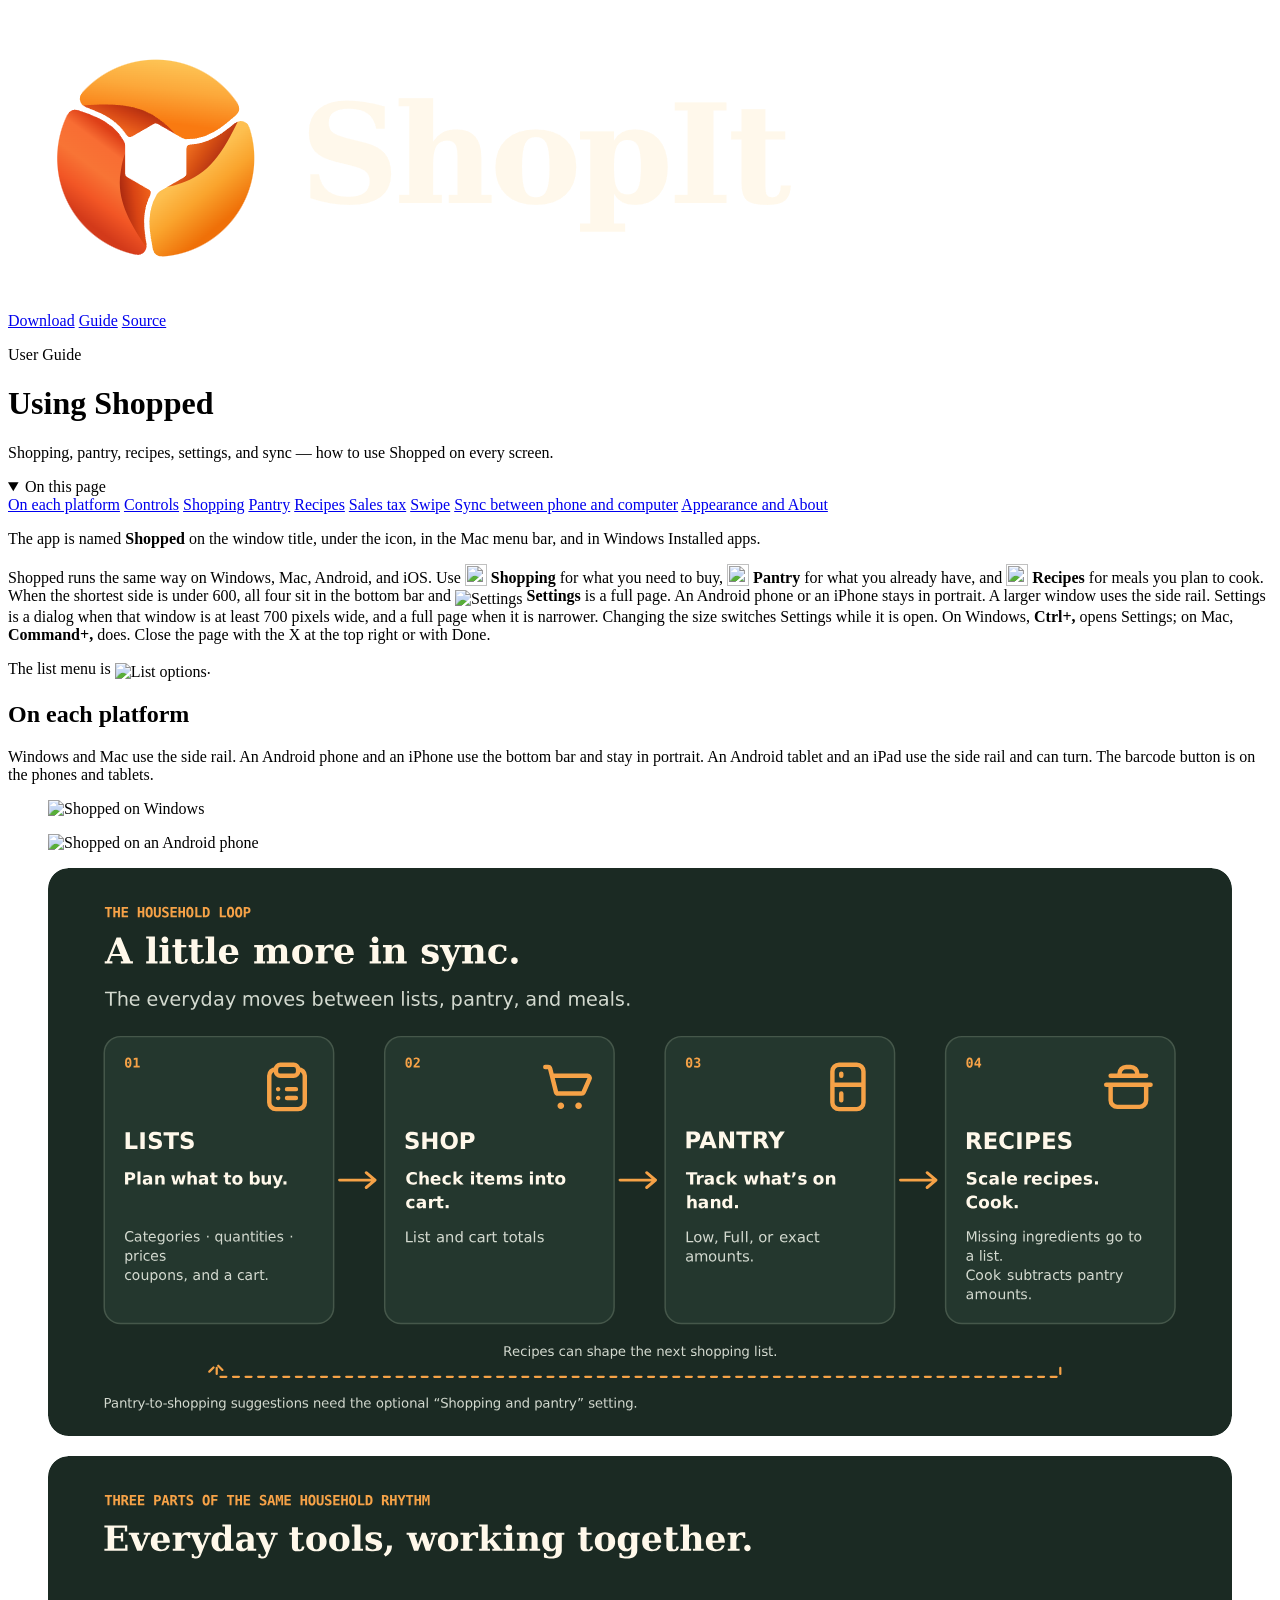
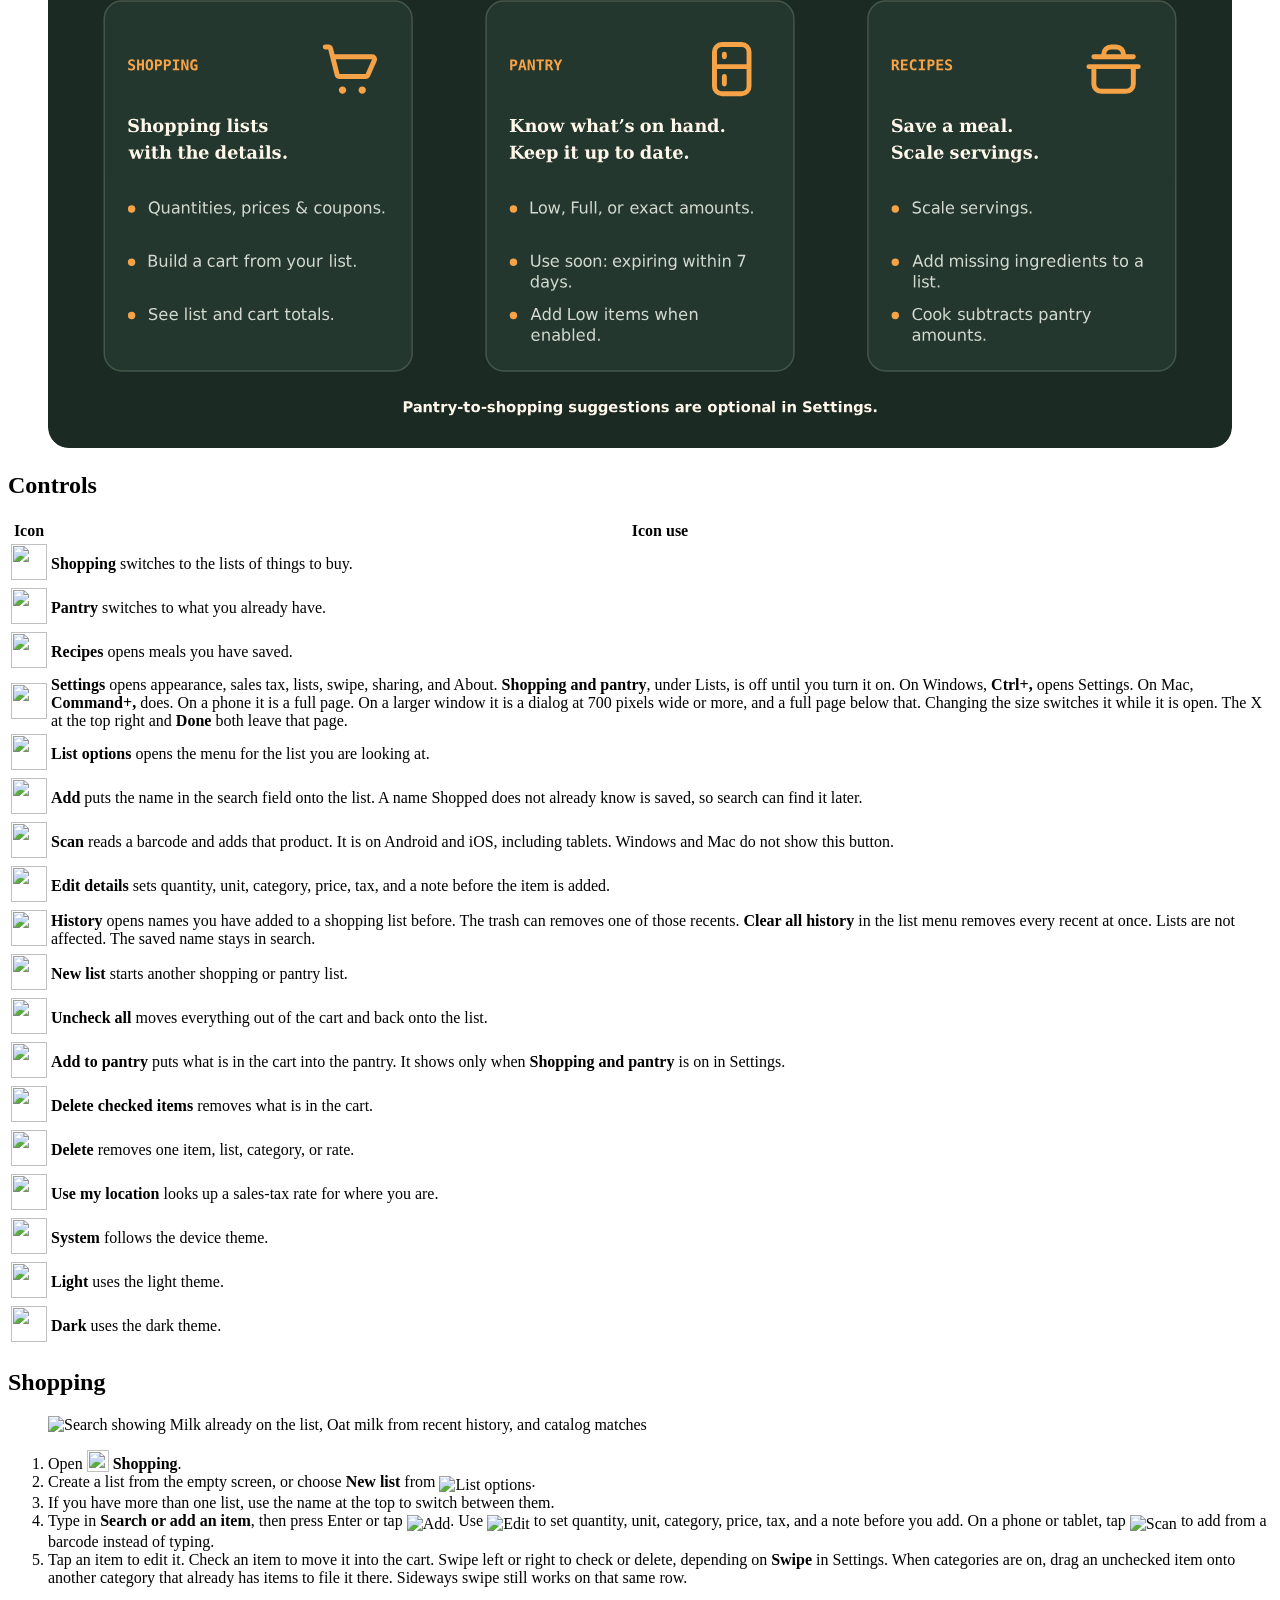
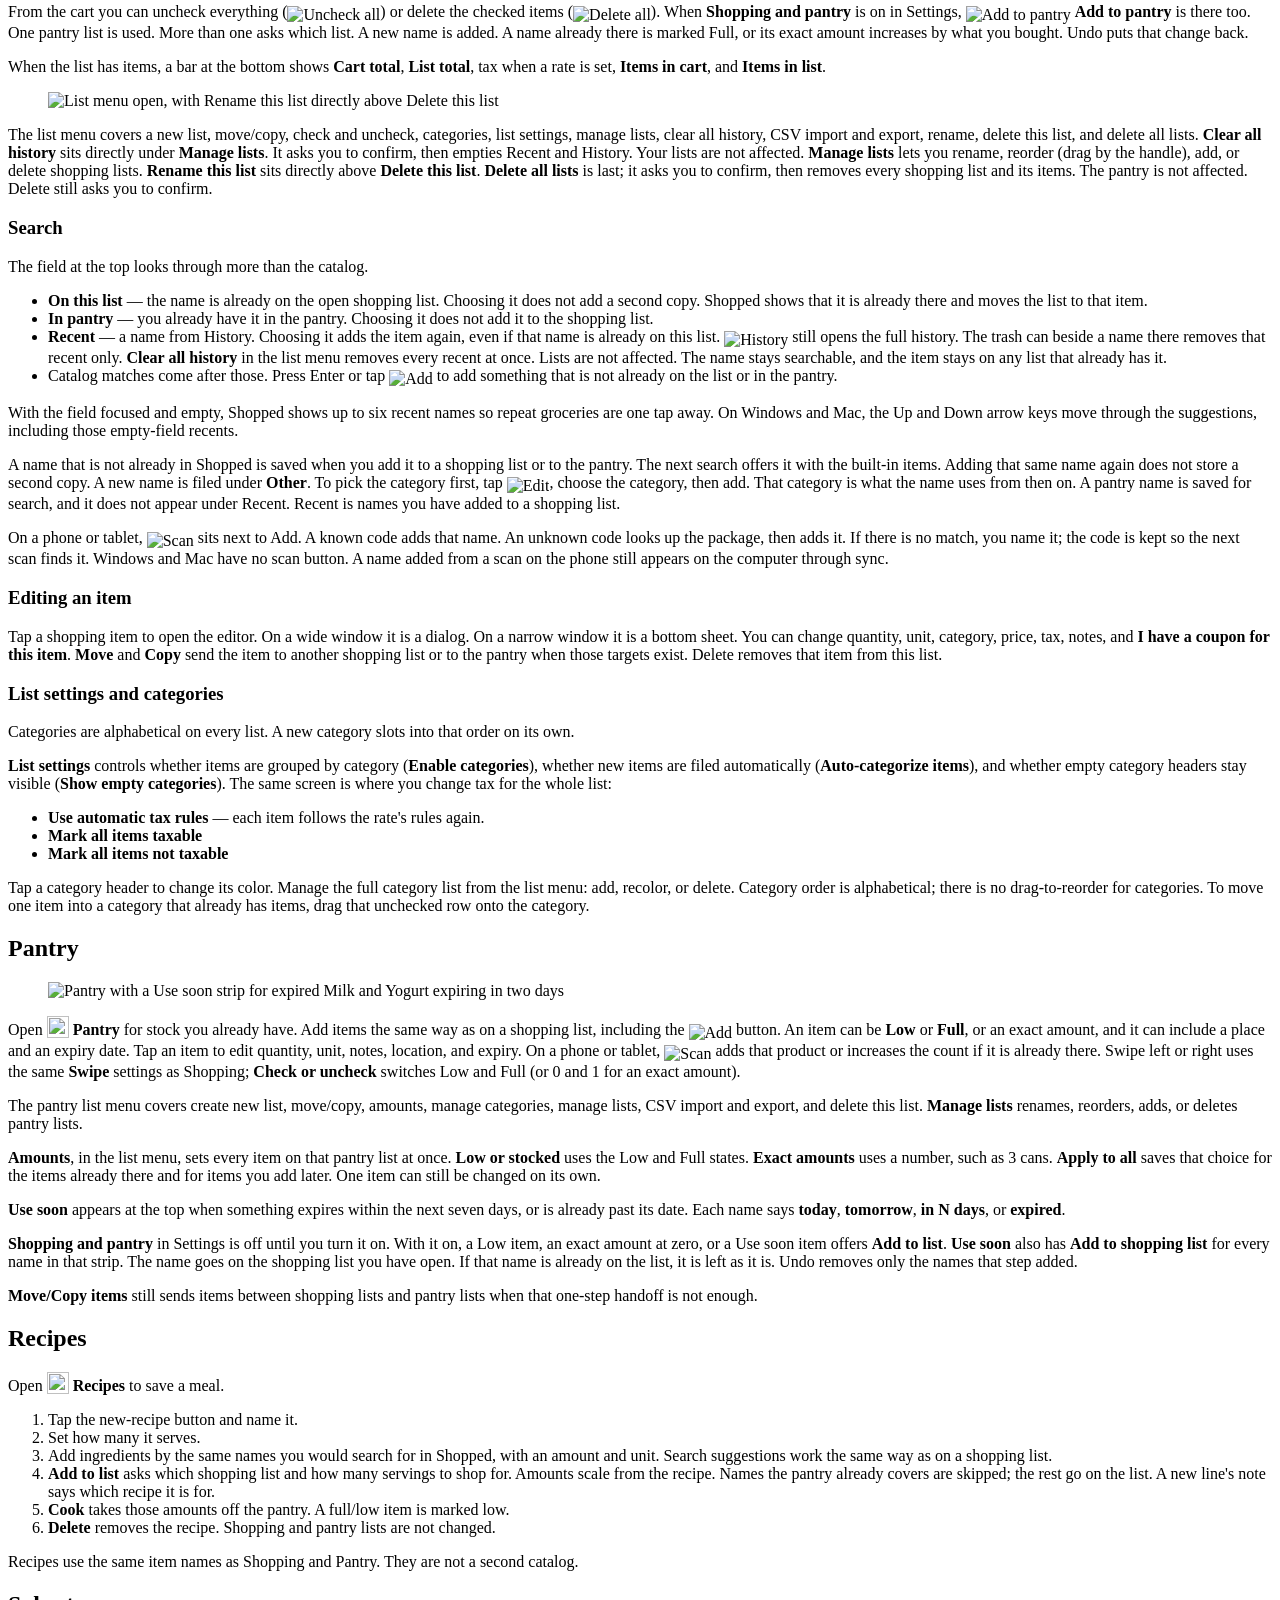
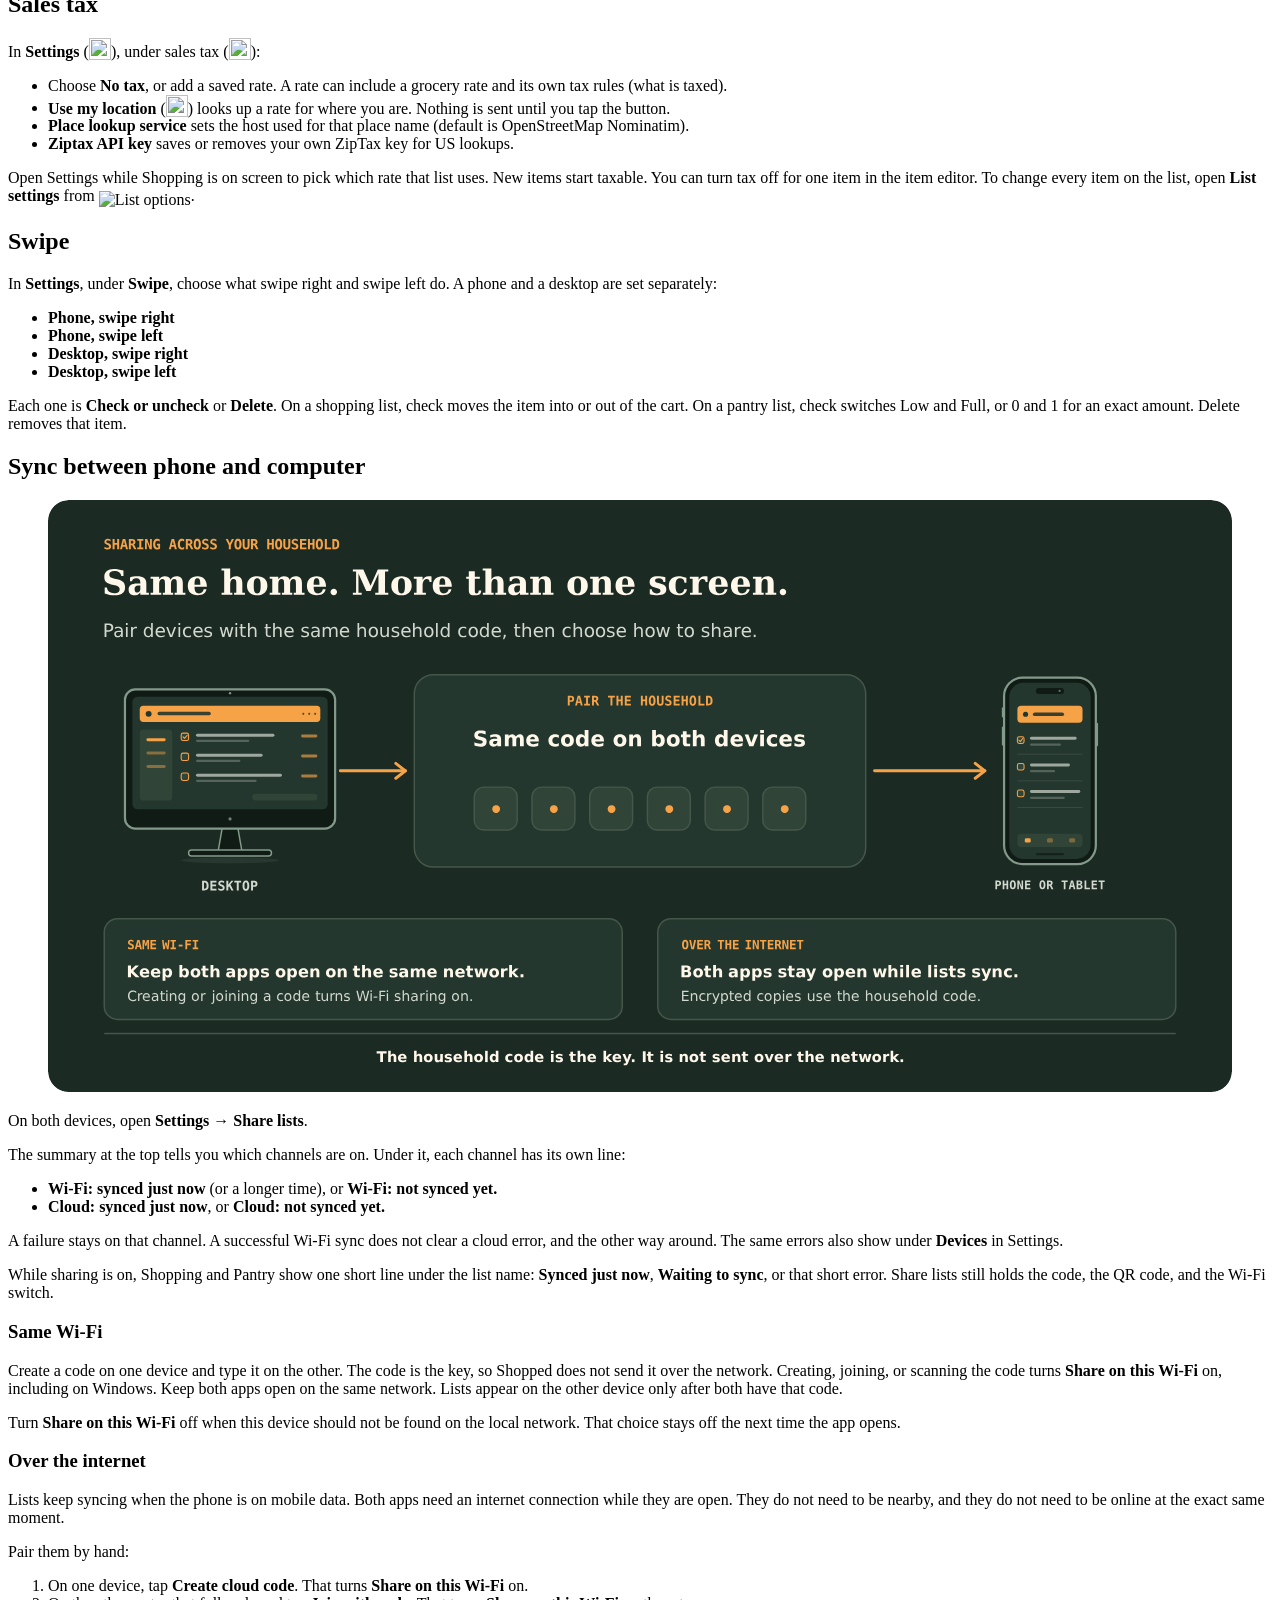
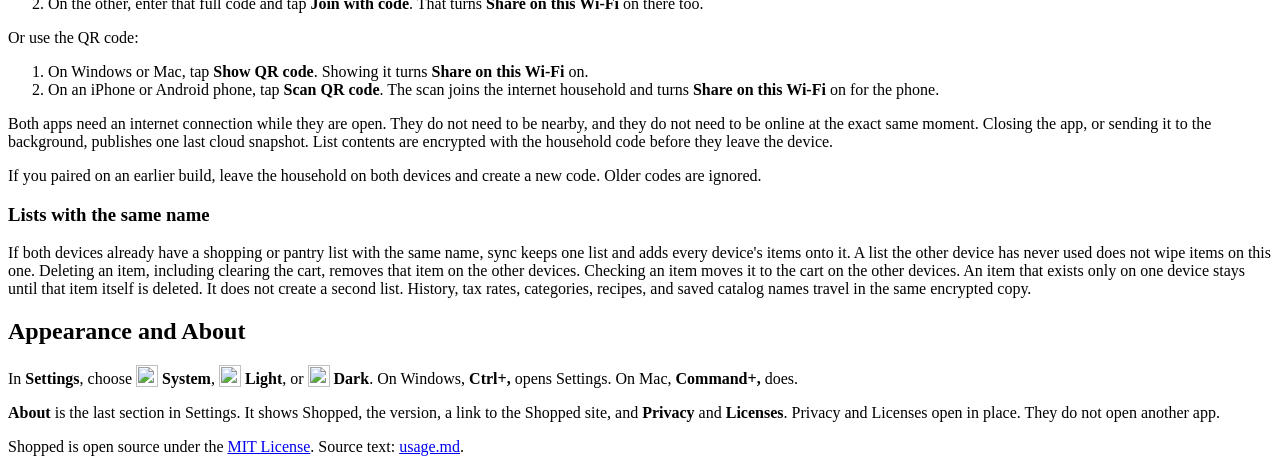
==== docs/guide.html @ 1390ad04 "Rename ShopIt to Shopped across the app, installers, and signing. Co-authored-by: Cursor <cursoragen" ====
<!DOCTYPE html>
<html lang="en">
  <head>
    <meta charset="utf-8" />
    <meta name="viewport" content="width=device-width, initial-scale=1" />
    <title>Using Shopped — User Guide</title>
    <meta
      name="description"
      content="User guide for Shopped: shopping lists, pantry, recipes, settings, and sync on Windows, macOS, Android, and iOS."
    />
    <meta property="og:title" content="Using Shopped" />
    <meta
      property="og:description"
      content="Walk through Shopping, Pantry, Recipes, Settings, and sync."
    />
    <meta property="og:image" content="assets/readme-banner-dark.png" />
    <link rel="icon" href="brand/shopped-horizontal-dark.png" type="image/png" />
    <link rel="preconnect" href="https://fonts.googleapis.com" />
    <link rel="preconnect" href="https://fonts.gstatic.com" crossorigin />
    <link
      href="https://fonts.googleapis.com/css2?family=Fraunces:opsz,wght@9..144,560;9..144,700&family=Nunito+Sans:opsz,wght@6..12,500;6..12,700&display=swap"
      rel="stylesheet"
    />
    <link rel="stylesheet" href="site.css" />
  </head>
  <body class="guide-page" id="top">
    <div class="wrap guide-wrap">
      <header class="site-header">
        <a class="mark" href="./">
          <img
            src="brand/shopped-horizontal-dark.png"
            alt="Shopped"
            width="832"
            height="300"
          />
        </a>
        <nav class="nav" aria-label="Primary">
          <a href="./#download">Download</a>
          <a href="guide.html" aria-current="page">Guide</a>
          <a href="https://github.com/nuclearfessel/Shopped">Source</a>
        </nav>
      </header>

      <main>
        <header class="guide-intro">
          <p class="eyebrow">User Guide</p>
          <h1>Using Shopped</h1>
          <p class="lede">
            Shopping, pantry, recipes, settings, and sync — how to use Shopped
            on every screen.
          </p>
        </header>

        <details class="guide-toc" id="toc" open>
          <summary class="guide-toc-summary">On this page</summary>
          <nav class="guide-toc-links" aria-label="On this page">
            <!-- GUIDE_TOC_START -->
            <a href="#on-each-platform">On each platform</a>
            <a href="#controls">Controls</a>
            <a href="#shopping">Shopping</a>
            <a href="#pantry">Pantry</a>
            <a href="#recipes">Recipes</a>
            <a href="#sales-tax">Sales tax</a>
            <a href="#swipe">Swipe</a>
            <a href="#sync-between-phone-and-computer">Sync between phone and computer</a>
            <a href="#appearance-and-about">Appearance and About</a>
            <!-- GUIDE_TOC_END -->
          </nav>
        </details>

        <article class="guide-body" id="guide-body">
          <!-- GUIDE_BODY_START -->
<p>The app is named <strong>Shopped</strong> on the window title, under the icon, in the Mac menu bar, and in Windows Installed apps.</p>
<p>Shopped runs the same way on Windows, Mac, Android, and iOS. Use <img style="vertical-align: -0.2em" class="guide-icon" src="icons/shopping.png" width="22" height="22" alt="" role="presentation"> <strong>Shopping</strong> for what you need to buy, <img style="vertical-align: -0.2em" class="guide-icon" src="icons/pantry.png" width="22" height="22" alt="" role="presentation"> <strong>Pantry</strong> for what you already have, and <img style="vertical-align: -0.2em" class="guide-icon" src="icons/recipes.png" width="22" height="22" alt="" role="presentation"> <strong>Recipes</strong> for meals you plan to cook. When the shortest side is under 600, all four sit in the bottom bar and <img style="vertical-align: -0.2em" class="guide-icon" src="icons/settings.png" width="22" height="22" alt="Settings"> <strong>Settings</strong> is a full page. An Android phone or an iPhone stays in portrait. A larger window uses the side rail. Settings is a dialog when that window is at least 700 pixels wide, and a full page when it is narrower. Changing the size switches Settings while it is open. On Windows, <strong>Ctrl+,</strong> opens Settings; on Mac, <strong>Command+,</strong> does. Close the page with the X at the top right or with Done.</p>
<p>The list menu is <img style="vertical-align: -0.2em" class="guide-icon" src="icons/more.png" width="22" height="22" alt="List options">.</p>
<h2 id="on-each-platform">On each platform</h2>
<p>Windows and Mac use the side rail. An Android phone and an iPhone use the bottom bar and stay in portrait. An Android tablet and an iPad use the side rail and can turn. The barcode button is on the phones and tablets.</p>
<div class="guide-shots"><figure class="guide-figure guide-figure-desktop"><img src="screenshots/windows.png" alt="Shopped on Windows" width="800"></figure><figure class="guide-figure guide-figure-phone"><img src="screenshots/android.png" alt="Shopped on an Android phone" width="280"></figure></div>

<figure class="guide-figure guide-figure-wide"><img src="assets/workflow-dark.svg" alt="Shopped household loop: plan a shopping list, check items into the cart, track pantry items as Low, Full, or exact amounts, then scale a recipe and cook. Pantry-to-shopping suggestions require the optional Shopping and pantry setting." width="100%"></figure>
<figure class="guide-figure guide-figure-wide"><img src="assets/features-dark.svg" alt="Shopped has three connected areas: shopping lists with quantities, prices, coupons, and cart totals; pantry tracking with Low, Full, exact amounts, and Use soon; and recipes with serving scaling, missing-ingredient lists, and pantry deductions on Cook." width="100%"></figure>
<h2 id="controls">Controls</h2>
<table>
<thead>
<tr>
<th>Icon</th>
<th>Icon use</th>
</tr>
</thead>
<tbody>
<tr>
<td><img class="guide-icon" src="icons/shopping.png" width="36" height="36" alt="" role="presentation"></td>
<td><strong>Shopping</strong> switches to the lists of things to buy.</td>
</tr>
<tr>
<td><img class="guide-icon" src="icons/pantry.png" width="36" height="36" alt="" role="presentation"></td>
<td><strong>Pantry</strong> switches to what you already have.</td>
</tr>
<tr>
<td><img class="guide-icon" src="icons/recipes.png" width="36" height="36" alt="" role="presentation"></td>
<td><strong>Recipes</strong> opens meals you have saved.</td>
</tr>
<tr>
<td><img class="guide-icon" src="icons/settings.png" width="36" height="36" alt="" role="presentation"></td>
<td><strong>Settings</strong> opens appearance, sales tax, lists, swipe, sharing, and About. <strong>Shopping and pantry</strong>, under Lists, is off until you turn it on. On Windows, <strong>Ctrl+,</strong> opens Settings. On Mac, <strong>Command+,</strong> does. On a phone it is a full page. On a larger window it is a dialog at 700 pixels wide or more, and a full page below that. Changing the size switches it while it is open. The X at the top right and <strong>Done</strong> both leave that page.</td>
</tr>
<tr>
<td><img class="guide-icon" src="icons/more.png" width="36" height="36" alt="" role="presentation"></td>
<td><strong>List options</strong> opens the menu for the list you are looking at.</td>
</tr>
<tr>
<td><img class="guide-icon" src="icons/plus.png" width="36" height="36" alt="" role="presentation"></td>
<td><strong>Add</strong> puts the name in the search field onto the list. A name Shopped does not already know is saved, so search can find it later.</td>
</tr>
<tr>
<td><img class="guide-icon" src="icons/scan.png" width="36" height="36" alt="" role="presentation"></td>
<td><strong>Scan</strong> reads a barcode and adds that product. It is on Android and iOS, including tablets. Windows and Mac do not show this button.</td>
</tr>
<tr>
<td><img class="guide-icon" src="icons/pen.png" width="36" height="36" alt="" role="presentation"></td>
<td><strong>Edit details</strong> sets quantity, unit, category, price, tax, and a note before the item is added.</td>
</tr>
<tr>
<td><img class="guide-icon" src="icons/history.png" width="36" height="36" alt="" role="presentation"></td>
<td><strong>History</strong> opens names you have added to a shopping list before. The trash can removes one of those recents. <strong>Clear all history</strong> in the list menu removes every recent at once. Lists are not affected. The saved name stays in search.</td>
</tr>
<tr>
<td><img class="guide-icon" src="icons/new-list.png" width="36" height="36" alt="" role="presentation"></td>
<td><strong>New list</strong> starts another shopping or pantry list.</td>
</tr>
<tr>
<td><img class="guide-icon" src="icons/uncheck.png" width="36" height="36" alt="" role="presentation"></td>
<td><strong>Uncheck all</strong> moves everything out of the cart and back onto the list.</td>
</tr>
<tr>
<td><img class="guide-icon" src="icons/pantry.png" width="36" height="36" alt="" role="presentation"></td>
<td><strong>Add to pantry</strong> puts what is in the cart into the pantry. It shows only when <strong>Shopping and pantry</strong> is on in Settings.</td>
</tr>
<tr>
<td><img class="guide-icon" src="icons/delete.png" width="36" height="36" alt="" role="presentation"></td>
<td><strong>Delete checked items</strong> removes what is in the cart.</td>
</tr>
<tr>
<td><img class="guide-icon" src="icons/bin.png" width="36" height="36" alt="" role="presentation"></td>
<td><strong>Delete</strong> removes one item, list, category, or rate.</td>
</tr>
<tr>
<td><img class="guide-icon" src="icons/locate.png" width="36" height="36" alt="" role="presentation"></td>
<td><strong>Use my location</strong> looks up a sales-tax rate for where you are.</td>
</tr>
<tr>
<td><img class="guide-icon" src="icons/monitor.png" width="36" height="36" alt="" role="presentation"></td>
<td><strong>System</strong> follows the device theme.</td>
</tr>
<tr>
<td><img class="guide-icon" src="icons/sun.png" width="36" height="36" alt="" role="presentation"></td>
<td><strong>Light</strong> uses the light theme.</td>
</tr>
<tr>
<td><img class="guide-icon" src="icons/moon.png" width="36" height="36" alt="" role="presentation"></td>
<td><strong>Dark</strong> uses the dark theme.</td>
</tr>
</tbody>
</table>

<h2 id="shopping">Shopping</h2>
<figure class="guide-figure"><img src="screenshots/search.png" alt="Search showing Milk already on the list, Oat milk from recent history, and catalog matches" width="720"></figure>

<ol>
<li>Open <img style="vertical-align: -0.2em" class="guide-icon" src="icons/shopping.png" width="22" height="22" alt="" role="presentation"> <strong>Shopping</strong>.</li>
<li>Create a list from the empty screen, or choose <strong>New list</strong> from <img style="vertical-align: -0.2em" class="guide-icon" src="icons/more.png" width="22" height="22" alt="List options">.</li>
<li>If you have more than one list, use the name at the top to switch between them.</li>
<li>Type in <strong>Search or add an item</strong>, then press Enter or tap <img style="vertical-align: -0.2em" class="guide-icon" src="icons/plus.png" width="22" height="22" alt="Add">. Use <img style="vertical-align: -0.2em" class="guide-icon" src="icons/pen.png" width="22" height="22" alt="Edit"> to set quantity, unit, category, price, tax, and a note before you add. On a phone or tablet, tap <img style="vertical-align: -0.2em" class="guide-icon" src="icons/scan.png" width="22" height="22" alt="Scan"> to add from a barcode instead of typing.</li>
<li>Tap an item to edit it. Check an item to move it into the cart. Swipe left or right to check or delete, depending on <strong>Swipe</strong> in Settings. When categories are on, drag an unchecked item onto another category that already has items to file it there. Sideways swipe still works on that same row.</li>
</ol>
<p>From the cart you can uncheck everything (<img style="vertical-align: -0.2em" class="guide-icon" src="icons/uncheck.png" width="22" height="22" alt="Uncheck all">) or delete the checked items (<img style="vertical-align: -0.2em" class="guide-icon" src="icons/delete.png" width="22" height="22" alt="Delete all">). When <strong>Shopping and pantry</strong> is on in Settings, <img style="vertical-align: -0.2em" class="guide-icon" src="icons/pantry.png" width="22" height="22" alt="Add to pantry"> <strong>Add to pantry</strong> is there too. One pantry list is used. More than one asks which list. A new name is added. A name already there is marked Full, or its exact amount increases by what you bought. Undo puts that change back.</p>
<p>When the list has items, a bar at the bottom shows <strong>Cart total</strong>, <strong>List total</strong>, tax when a rate is set, <strong>Items in cart</strong>, and <strong>Items in list</strong>.</p>
<figure class="guide-figure"><img src="screenshots/menu.png" alt="List menu open, with Rename this list directly above Delete this list" width="720"></figure>

<p>The list menu covers a new list, move/copy, check and uncheck, categories, list settings, manage lists, clear all history, CSV import and export, rename, delete this list, and delete all lists. <strong>Clear all history</strong> sits directly under <strong>Manage lists</strong>. It asks you to confirm, then empties Recent and History. Your lists are not affected. <strong>Manage lists</strong> lets you rename, reorder (drag by the handle), add, or delete shopping lists. <strong>Rename this list</strong> sits directly above <strong>Delete this list</strong>. <strong>Delete all lists</strong> is last; it asks you to confirm, then removes every shopping list and its items. The pantry is not affected. Delete still asks you to confirm.</p>
<h3>Search</h3>
<p>The field at the top looks through more than the catalog.</p>
<ul>
<li><strong>On this list</strong> — the name is already on the open shopping list. Choosing it does not add a second copy. Shopped shows that it is already there and moves the list to that item.</li>
<li><strong>In pantry</strong> — you already have it in the pantry. Choosing it does not add it to the shopping list.</li>
<li><strong>Recent</strong> — a name from History. Choosing it adds the item again, even if that name is already on this list. <img style="vertical-align: -0.2em" class="guide-icon" src="icons/history.png" width="22" height="22" alt="History"> still opens the full history. The trash can beside a name there removes that recent only. <strong>Clear all history</strong> in the list menu removes every recent at once. Lists are not affected. The name stays searchable, and the item stays on any list that already has it.</li>
<li>Catalog matches come after those. Press Enter or tap <img style="vertical-align: -0.2em" class="guide-icon" src="icons/plus.png" width="22" height="22" alt="Add"> to add something that is not already on the list or in the pantry.</li>
</ul>
<p>With the field focused and empty, Shopped shows up to six recent names so repeat groceries are one tap away. On Windows and Mac, the Up and Down arrow keys move through the suggestions, including those empty-field recents.</p>
<p>A name that is not already in Shopped is saved when you add it to a shopping list or to the pantry. The next search offers it with the built-in items. Adding that same name again does not store a second copy. A new name is filed under <strong>Other</strong>. To pick the category first, tap <img style="vertical-align: -0.2em" class="guide-icon" src="icons/pen.png" width="22" height="22" alt="Edit">, choose the category, then add. That category is what the name uses from then on. A pantry name is saved for search, and it does not appear under Recent. Recent is names you have added to a shopping list.</p>
<p>On a phone or tablet, <img style="vertical-align: -0.2em" class="guide-icon" src="icons/scan.png" width="22" height="22" alt="Scan"> sits next to Add. A known code adds that name. An unknown code looks up the package, then adds it. If there is no match, you name it; the code is kept so the next scan finds it. Windows and Mac have no scan button. A name added from a scan on the phone still appears on the computer through sync.</p>
<h3>Editing an item</h3>
<p>Tap a shopping item to open the editor. On a wide window it is a dialog. On a narrow window it is a bottom sheet. You can change quantity, unit, category, price, tax, notes, and <strong>I have a coupon for this item</strong>. <strong>Move</strong> and <strong>Copy</strong> send the item to another shopping list or to the pantry when those targets exist. Delete removes that item from this list.</p>
<h3>List settings and categories</h3>
<p>Categories are alphabetical on every list. A new category slots into that order on its own.</p>
<p><strong>List settings</strong> controls whether items are grouped by category (<strong>Enable categories</strong>), whether new items are filed automatically (<strong>Auto-categorize items</strong>), and whether empty category headers stay visible (<strong>Show empty categories</strong>). The same screen is where you change tax for the whole list:</p>
<ul>
<li><strong>Use automatic tax rules</strong> — each item follows the rate's rules again.</li>
<li><strong>Mark all items taxable</strong></li>
<li><strong>Mark all items not taxable</strong></li>
</ul>
<p>Tap a category header to change its color. Manage the full category list from the list menu: add, recolor, or delete. Category order is alphabetical; there is no drag-to-reorder for categories. To move one item into a category that already has items, drag that unchecked row onto the category.</p>
<h2 id="pantry">Pantry</h2>
<figure class="guide-figure"><img src="screenshots/pantry.png" alt="Pantry with a Use soon strip for expired Milk and Yogurt expiring in two days" width="720"></figure>

<p>Open <img style="vertical-align: -0.2em" class="guide-icon" src="icons/pantry.png" width="22" height="22" alt="" role="presentation"> <strong>Pantry</strong> for stock you already have. Add items the same way as on a shopping list, including the <img style="vertical-align: -0.2em" class="guide-icon" src="icons/plus.png" width="22" height="22" alt="Add"> button. An item can be <strong>Low</strong> or <strong>Full</strong>, or an exact amount, and it can include a place and an expiry date. Tap an item to edit quantity, unit, notes, location, and expiry. On a phone or tablet, <img style="vertical-align: -0.2em" class="guide-icon" src="icons/scan.png" width="22" height="22" alt="Scan"> adds that product or increases the count if it is already there. Swipe left or right uses the same <strong>Swipe</strong> settings as Shopping; <strong>Check or uncheck</strong> switches Low and Full (or 0 and 1 for an exact amount).</p>
<p>The pantry list menu covers create new list, move/copy, amounts, manage categories, manage lists, CSV import and export, and delete this list. <strong>Manage lists</strong> renames, reorders, adds, or deletes pantry lists.</p>
<p><strong>Amounts</strong>, in the list menu, sets every item on that pantry list at once. <strong>Low or stocked</strong> uses the Low and Full states. <strong>Exact amounts</strong> uses a number, such as 3 cans. <strong>Apply to all</strong> saves that choice for the items already there and for items you add later. One item can still be changed on its own.</p>
<p><strong>Use soon</strong> appears at the top when something expires within the next seven days, or is already past its date. Each name says <strong>today</strong>, <strong>tomorrow</strong>, <strong>in N days</strong>, or <strong>expired</strong>.</p>
<p><strong>Shopping and pantry</strong> in Settings is off until you turn it on. With it on, a Low item, an exact amount at zero, or a Use soon item offers <strong>Add to list</strong>. <strong>Use soon</strong> also has <strong>Add to shopping list</strong> for every name in that strip. The name goes on the shopping list you have open. If that name is already on the list, it is left as it is. Undo removes only the names that step added.</p>
<p><strong>Move/Copy items</strong> still sends items between shopping lists and pantry lists when that one-step handoff is not enough.</p>
<h2 id="recipes">Recipes</h2>
<p>Open <img style="vertical-align: -0.2em" class="guide-icon" src="icons/recipes.png" width="22" height="22" alt="" role="presentation"> <strong>Recipes</strong> to save a meal.</p>
<ol>
<li>Tap the new-recipe button and name it.</li>
<li>Set how many it serves.</li>
<li>Add ingredients by the same names you would search for in Shopped, with an amount and unit. Search suggestions work the same way as on a shopping list.</li>
<li><strong>Add to list</strong> asks which shopping list and how many servings to shop for. Amounts scale from the recipe. Names the pantry already covers are skipped; the rest go on the list. A new line's note says which recipe it is for.</li>
<li><strong>Cook</strong> takes those amounts off the pantry. A full/low item is marked low.</li>
<li><strong>Delete</strong> removes the recipe. Shopping and pantry lists are not changed.</li>
</ol>
<p>Recipes use the same item names as Shopping and Pantry. They are not a second catalog.</p>
<h2 id="sales-tax">Sales tax</h2>
<p>In <strong>Settings</strong> (<img style="vertical-align: -0.2em" class="guide-icon" src="icons/settings.png" width="22" height="22" alt="" role="presentation">), under sales tax (<img style="vertical-align: -0.2em" class="guide-icon" src="icons/tax.png" width="22" height="22" alt="" role="presentation">):</p>
<ul>
<li>Choose <strong>No tax</strong>, or add a saved rate. A rate can include a grocery rate and its own tax rules (what is taxed).</li>
<li><strong>Use my location</strong> (<img style="vertical-align: -0.2em" class="guide-icon" src="icons/locate.png" width="22" height="22" alt="" role="presentation">) looks up a rate for where you are. Nothing is sent until you tap the button.</li>
<li><strong>Place lookup service</strong> sets the host used for that place name (default is OpenStreetMap Nominatim).</li>
<li><strong>Ziptax API key</strong> saves or removes your own ZipTax key for US lookups.</li>
</ul>
<p>Open Settings while Shopping is on screen to pick which rate that list uses. New items start taxable. You can turn tax off for one item in the item editor. To change every item on the list, open <strong>List settings</strong> from <img style="vertical-align: -0.2em" class="guide-icon" src="icons/more.png" width="22" height="22" alt="List options">.</p>
<h2 id="swipe">Swipe</h2>
<p>In <strong>Settings</strong>, under <strong>Swipe</strong>, choose what swipe right and swipe left do. A phone and a desktop are set separately:</p>
<ul>
<li><strong>Phone, swipe right</strong></li>
<li><strong>Phone, swipe left</strong></li>
<li><strong>Desktop, swipe right</strong></li>
<li><strong>Desktop, swipe left</strong></li>
</ul>
<p>Each one is <strong>Check or uncheck</strong> or <strong>Delete</strong>. On a shopping list, check moves the item into or out of the cart. On a pantry list, check switches Low and Full, or 0 and 1 for an exact amount. Delete removes that item.</p>
<h2 id="sync-between-phone-and-computer">Sync between phone and computer</h2>
<figure class="guide-figure guide-figure-wide"><img src="assets/sharing-dark.svg" alt="Illustrative Shopped device diagram: enter the same household code on both devices. Share on the same Wi-Fi while both apps are open, or over the internet while both apps are open. List copies are encrypted, and the household code itself is not sent over the network." width="100%"></figure>
<p>On both devices, open <strong>Settings → Share lists</strong>.</p>
<p>The summary at the top tells you which channels are on. Under it, each channel has its own line:</p>
<ul>
<li><strong>Wi-Fi: synced just now</strong> (or a longer time), or <strong>Wi-Fi: not synced yet.</strong></li>
<li><strong>Cloud: synced just now</strong>, or <strong>Cloud: not synced yet.</strong></li>
</ul>
<p>A failure stays on that channel. A successful Wi-Fi sync does not clear a cloud error, and the other way around. The same errors also show under <strong>Devices</strong> in Settings.</p>
<p>While sharing is on, Shopping and Pantry show one short line under the list name: <strong>Synced just now</strong>, <strong>Waiting to sync</strong>, or that short error. Share lists still holds the code, the QR code, and the Wi-Fi switch.</p>
<h3>Same Wi-Fi</h3>
<p>Create a code on one device and type it on the other. The code is the key, so Shopped does not send it over the network. Creating, joining, or scanning the code turns <strong>Share on this Wi-Fi</strong> on, including on Windows. Keep both apps open on the same network. Lists appear on the other device only after both have that code.</p>
<p>Turn <strong>Share on this Wi-Fi</strong> off when this device should not be found on the local network. That choice stays off the next time the app opens.</p>
<h3>Over the internet</h3>
<p>Lists keep syncing when the phone is on mobile data. Both apps need an internet connection while they are open. They do not need to be nearby, and they do not need to be online at the exact same moment.</p>
<p>Pair them by hand:</p>
<ol>
<li>On one device, tap <strong>Create cloud code</strong>. That turns <strong>Share on this Wi-Fi</strong> on.</li>
<li>On the other, enter that full code and tap <strong>Join with code</strong>. That turns <strong>Share on this Wi-Fi</strong> on there too.</li>
</ol>
<p>Or use the QR code:</p>
<ol>
<li>On Windows or Mac, tap <strong>Show QR code</strong>. Showing it turns <strong>Share on this Wi-Fi</strong> on.</li>
<li>On an iPhone or Android phone, tap <strong>Scan QR code</strong>. The scan joins the internet household and turns <strong>Share on this Wi-Fi</strong> on for the phone.</li>
</ol>
<p>Both apps need an internet connection while they are open. They do not need to be nearby, and they do not need to be online at the exact same moment. Closing the app, or sending it to the background, publishes one last cloud snapshot. List contents are encrypted with the household code before they leave the device.</p>
<p>If you paired on an earlier build, leave the household on both devices and create a new code. Older codes are ignored.</p>
<h3>Lists with the same name</h3>
<p>If both devices already have a shopping or pantry list with the same name, sync keeps one list and adds every device's items onto it. A list the other device has never used does not wipe items on this one. Deleting an item, including clearing the cart, removes that item on the other devices. Checking an item moves it to the cart on the other devices. An item that exists only on one device stays until that item itself is deleted. It does not create a second list. History, tax rates, categories, recipes, and saved catalog names travel in the same encrypted copy.</p>
<h2 id="appearance-and-about">Appearance and About</h2>
<p>In <strong>Settings</strong>, choose <img style="vertical-align: -0.2em" class="guide-icon" src="icons/monitor.png" width="22" height="22" alt="" role="presentation"> <strong>System</strong>, <img style="vertical-align: -0.2em" class="guide-icon" src="icons/sun.png" width="22" height="22" alt="" role="presentation"> <strong>Light</strong>, or <img style="vertical-align: -0.2em" class="guide-icon" src="icons/moon.png" width="22" height="22" alt="" role="presentation"> <strong>Dark</strong>. On Windows, <strong>Ctrl+,</strong> opens Settings. On Mac, <strong>Command+,</strong> does.</p>
<p><strong>About</strong> is the last section in Settings. It shows Shopped, the version, a link to the Shopped site, and <strong>Privacy</strong> and <strong>Licenses</strong>. Privacy and Licenses open in place. They do not open another app.</p>
          <!-- GUIDE_BODY_END -->
        </article>
      </main>

      <footer class="site-footer">
        <p>
          Shopped is open source under the
          <a href="https://github.com/nuclearfessel/Shopped/blob/main/LICENSE"
            >MIT License</a
          >.
          Source text:
          <a href="usage.md">usage.md</a>.
        </p>
      </footer>
    </div>

    <a
      class="back-to-top"
      href="#top"
      id="back-to-top"
      hidden
      aria-label="Back to top"
      >Back to top</a
    >
    <script>
      (function () {
        var button = document.getElementById("back-to-top");
        var toc = document.getElementById("toc");
        var narrow = window.matchMedia("(max-width: 900px)");

        function syncTop() {
          if (!button) return;
          button.hidden = window.scrollY < 1;
        }

        function syncToc() {
          if (!toc) return;
          if (narrow.matches) toc.removeAttribute("open");
          else toc.setAttribute("open", "");
        }

        function closeTocOutside(event) {
          if (!toc || !narrow.matches || !toc.open) return;
          if (toc.contains(event.target)) return;
          toc.removeAttribute("open");
        }

        window.addEventListener("scroll", syncTop, { passive: true });
        document.addEventListener("pointerdown", closeTocOutside);
        if (narrow.addEventListener) narrow.addEventListener("change", syncToc);
        else narrow.addListener(syncToc);
        syncTop();
        syncToc();
      })();
    </script>
  </body>
</html>
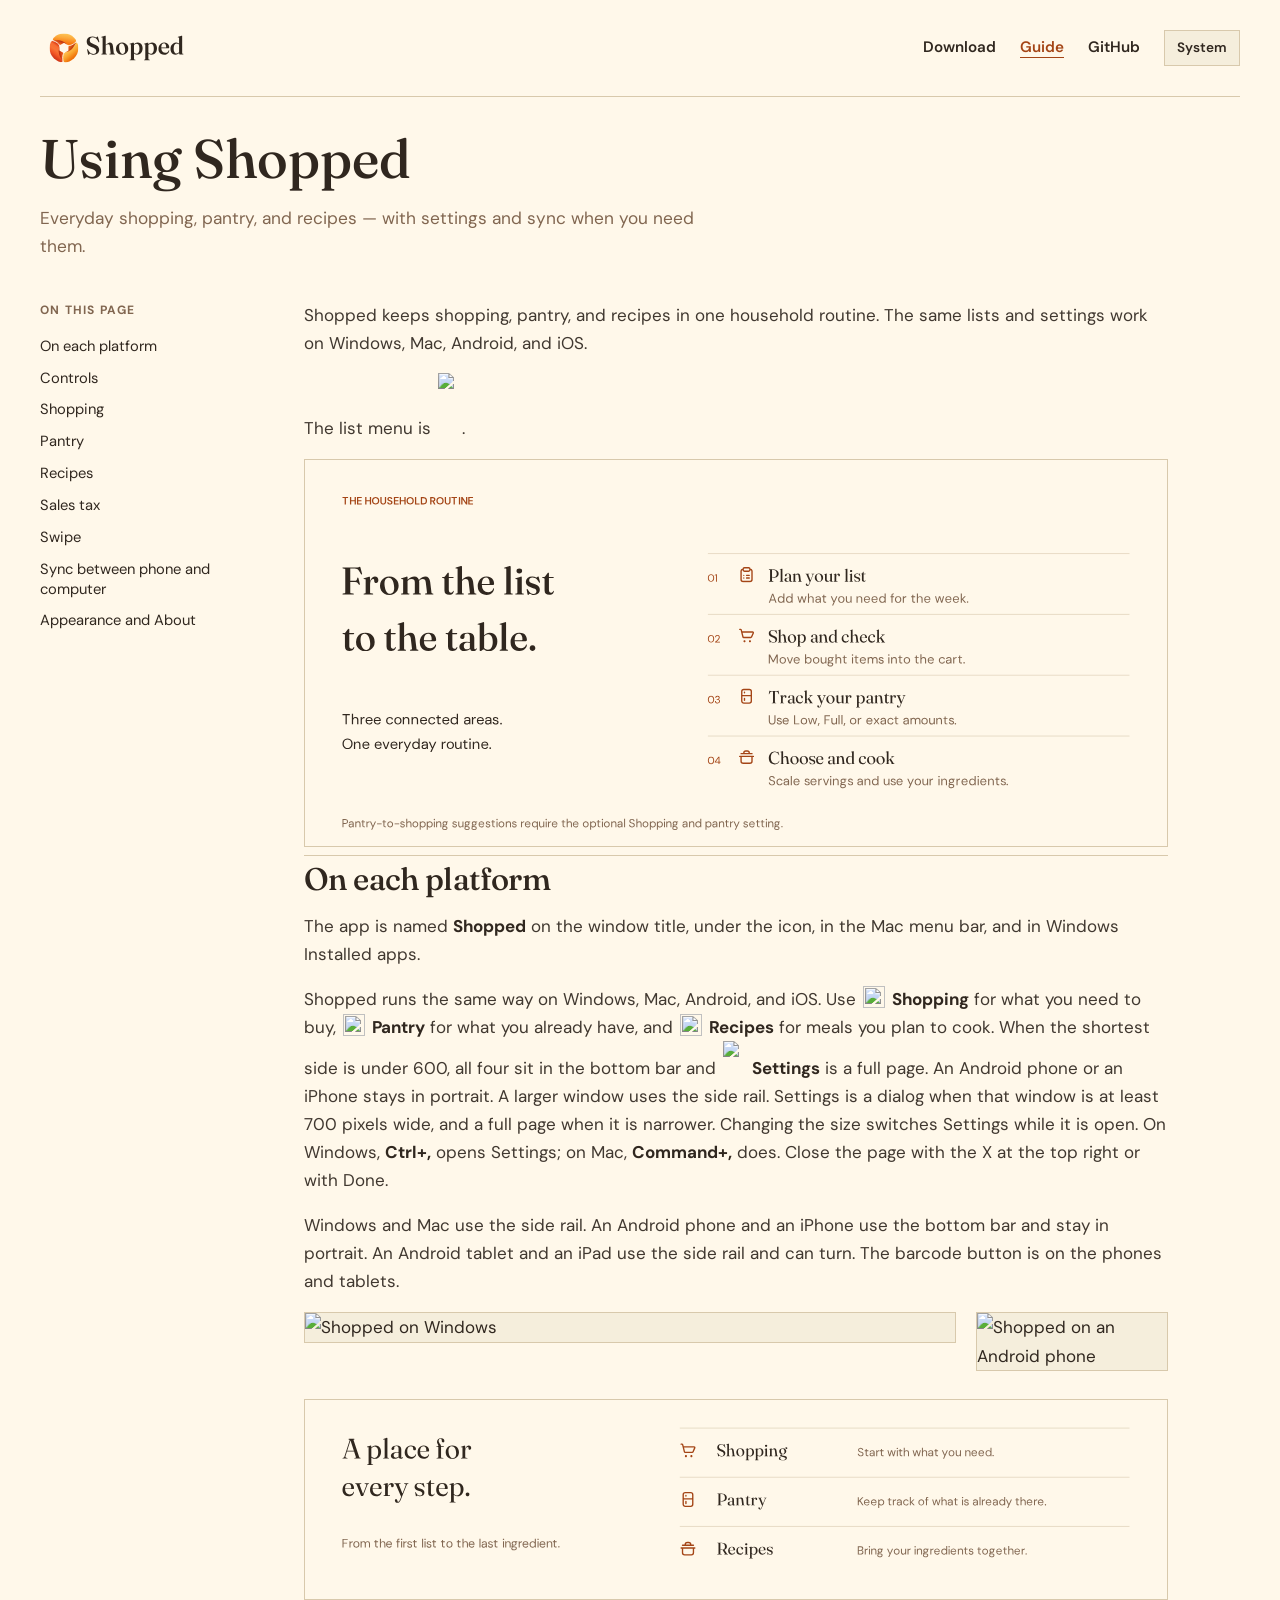
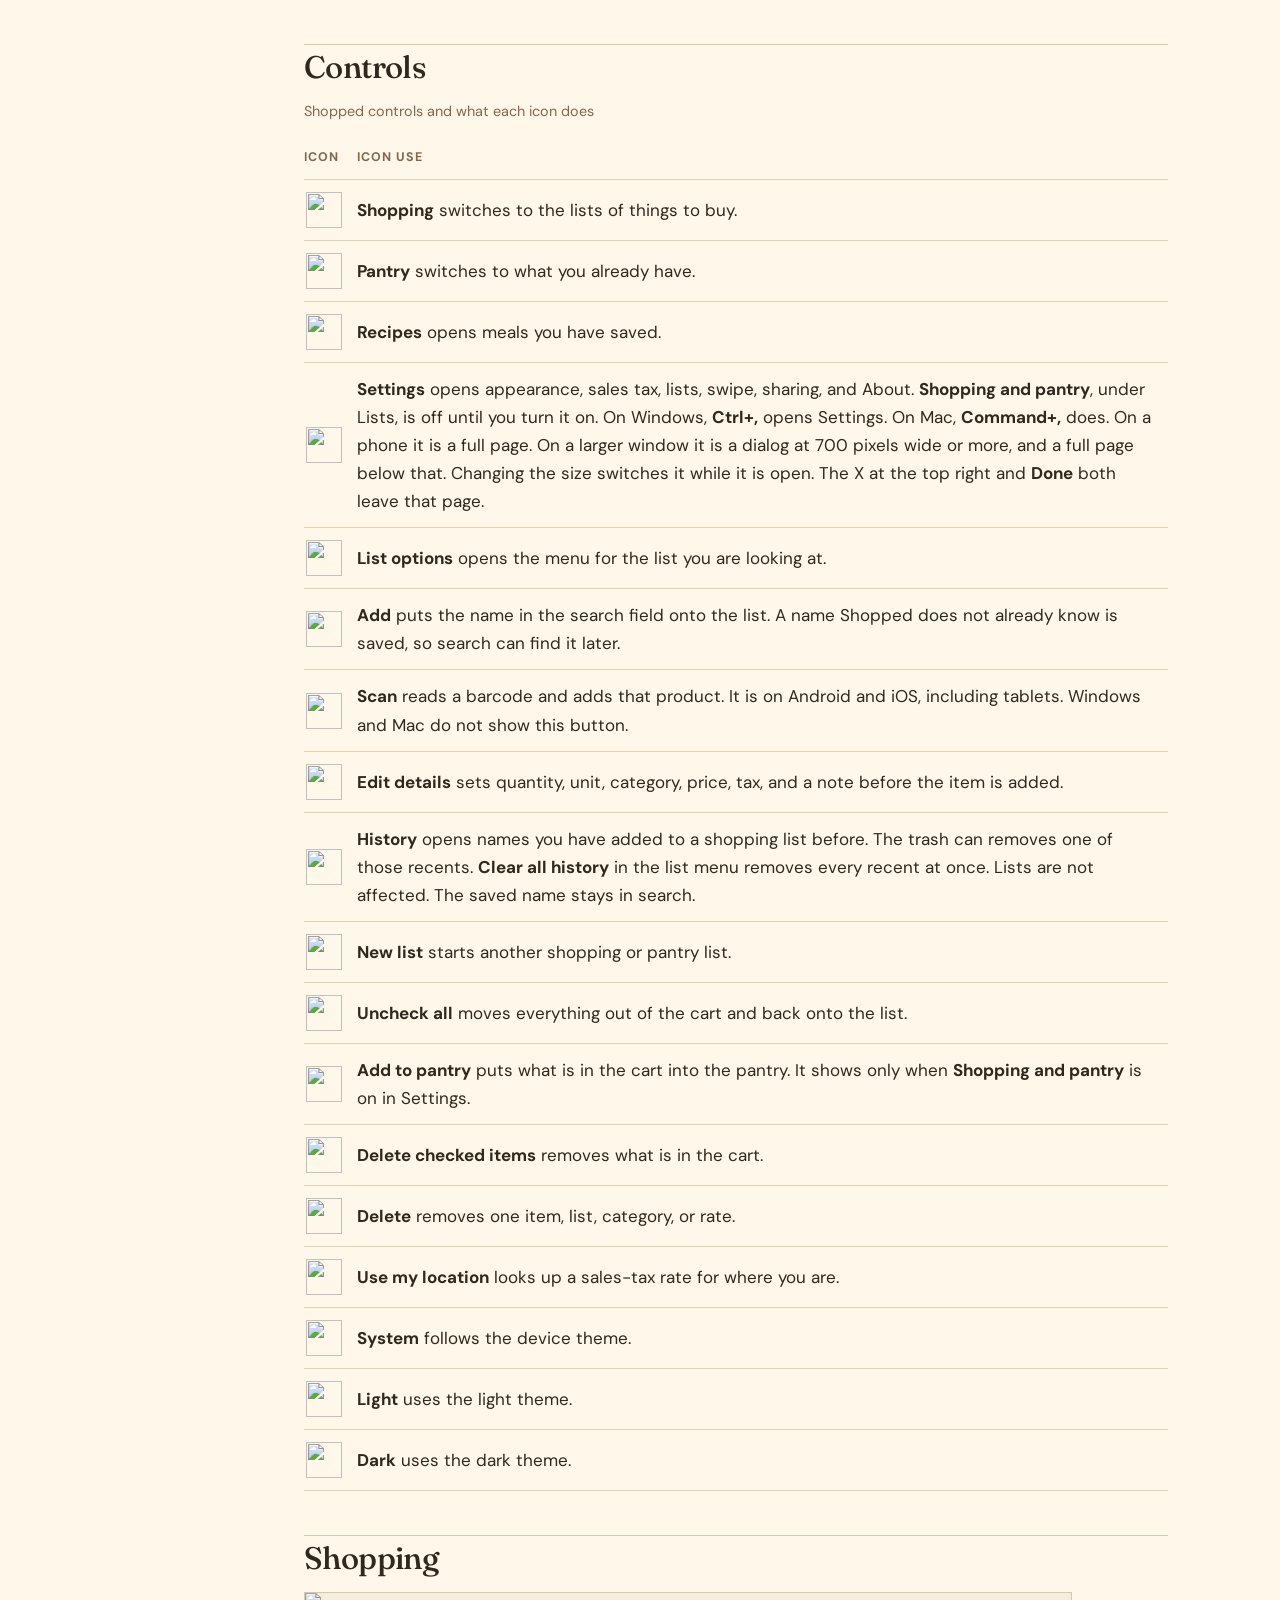
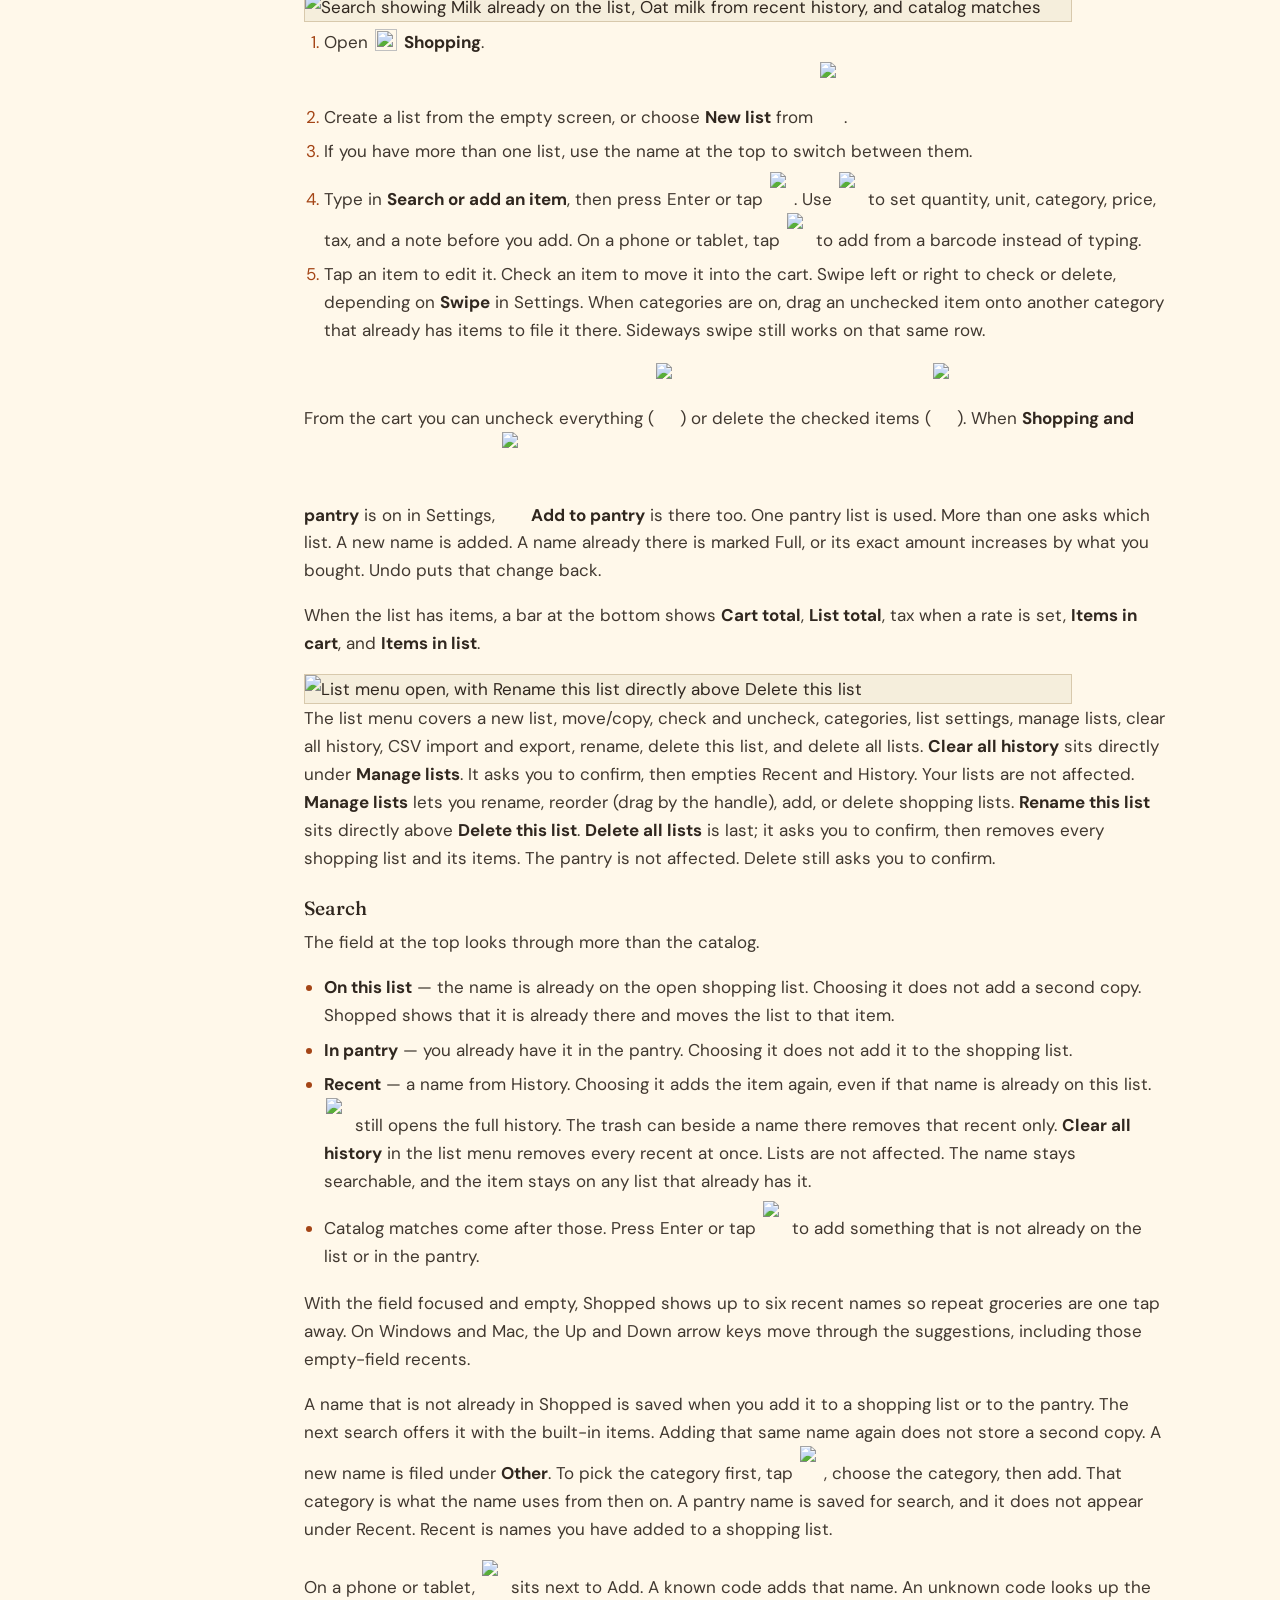
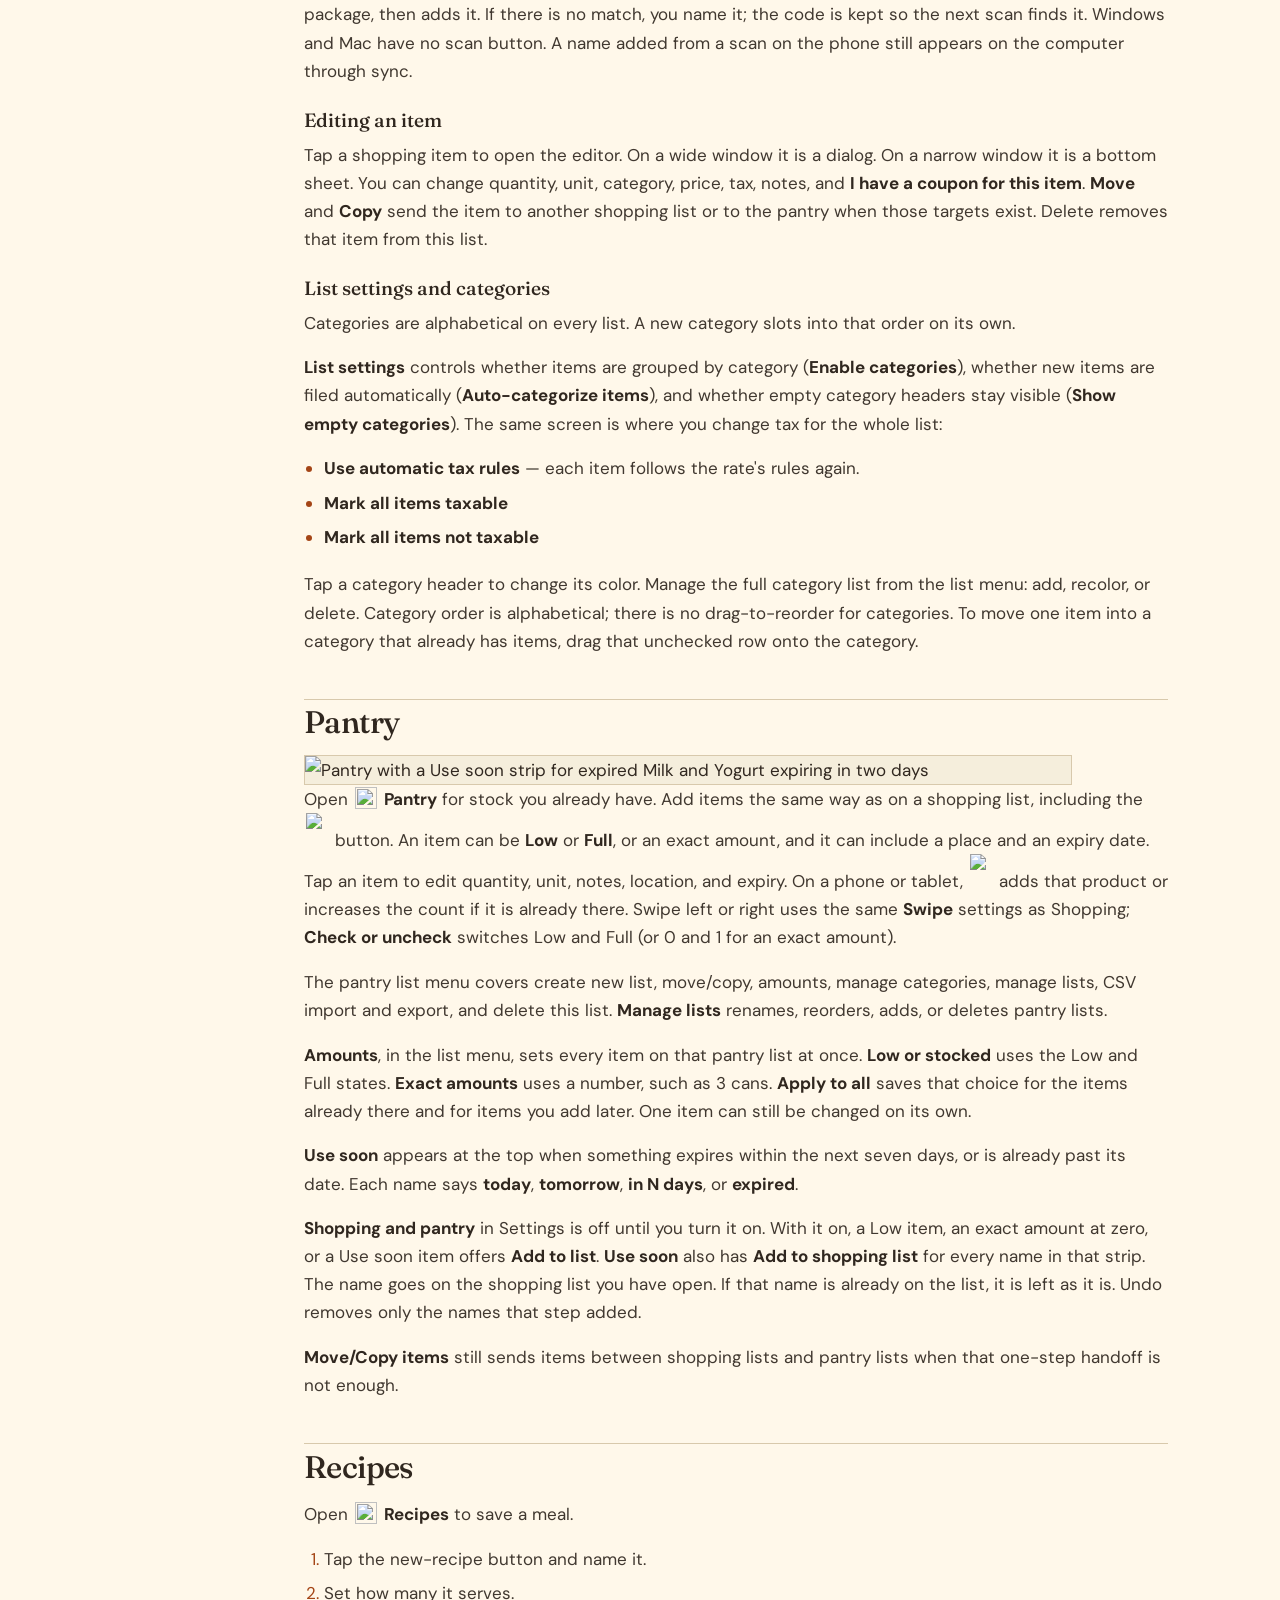
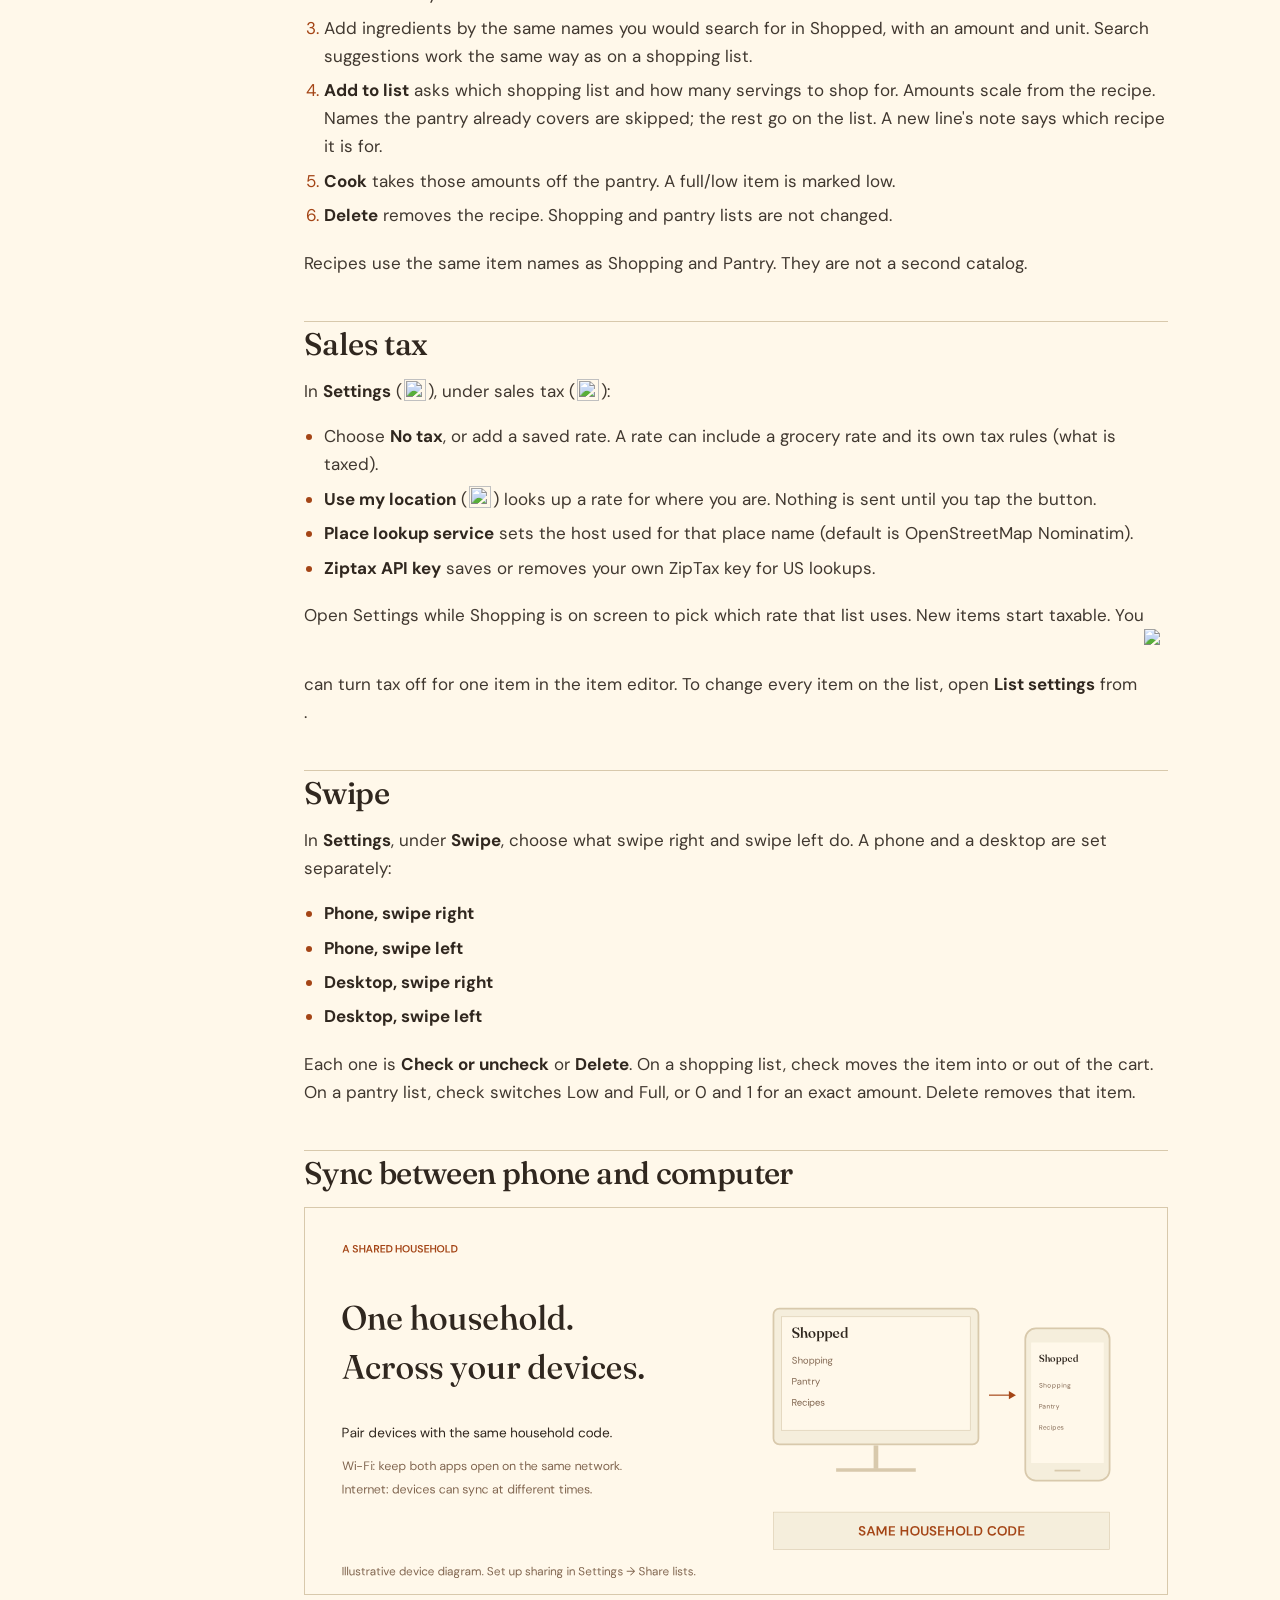
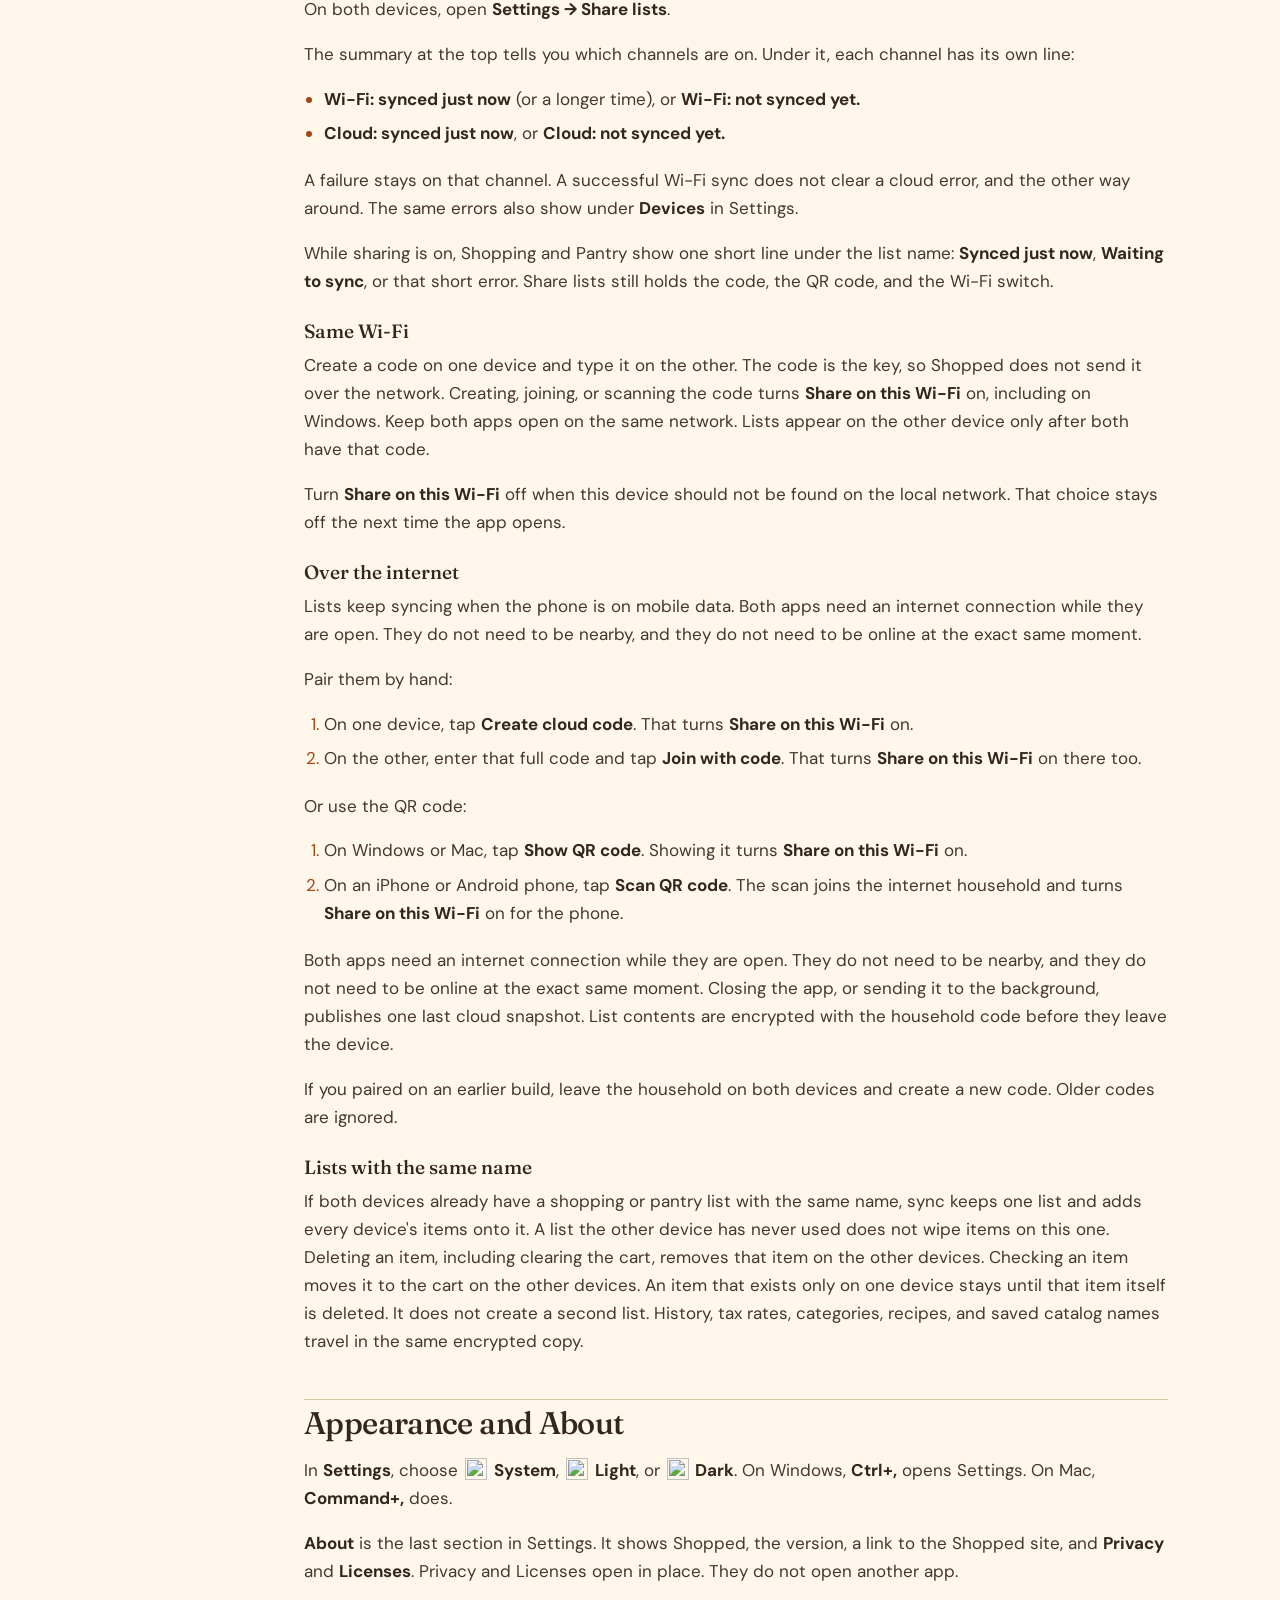
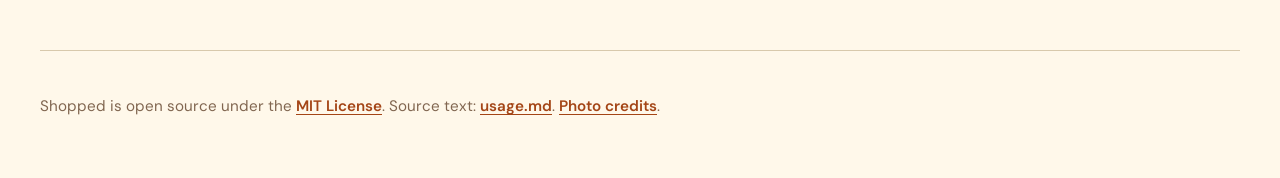
==== commit 56d77c81: "Revamp GitHub Pages with the Shopped brand handoff graphics. Co-authored-by: Cursor <cursoragent@cur" ====
--- a/docs/guide.html
+++ b/docs/guide.html
@@ -13,47 +13,57 @@
       property="og:description"
       content="Walk through Shopping, Pantry, Recipes, Settings, and sync."
     />
-    <meta property="og:image" content="assets/readme-banner-dark.png" />
-    <link rel="icon" href="brand/shopped-horizontal-dark.png" type="image/png" />
-    <link rel="preconnect" href="https://fonts.googleapis.com" />
-    <link rel="preconnect" href="https://fonts.gstatic.com" crossorigin />
+    <meta
+      property="og:image"
+      content="https://nuclearfessel.github.io/Shopped/assets/brand/Graphics/social-card-light.png"
+    />
+    <meta property="og:image:width" content="1200" />
+    <meta property="og:image:height" content="630" />
     <link
-      href="https://fonts.googleapis.com/css2?family=Fraunces:opsz,wght@9..144,560;9..144,700&family=Nunito+Sans:opsz,wght@6..12,500;6..12,700&display=swap"
-      rel="stylesheet"
+      rel="icon"
+      href="assets/brand/Brand/logo-color.png"
+      type="image/png"
     />
+    <link rel="stylesheet" href="assets/brand/Web/brand.css" />
     <link rel="stylesheet" href="site.css" />
+    <script src="theme.js"></script>
   </head>
-  <body class="guide-page" id="top">
-    <div class="wrap guide-wrap">
+  <body class="brand-site guide-page" id="top">
+    <a class="skip-link" href="#main">Skip to content</a>
+    <div class="site-shell">
       <header class="site-header">
-        <a class="mark" href="./">
+        <a class="site-brand" href="./">
           <img
-            src="brand/shopped-horizontal-dark.png"
+            src="assets/brand/Brand/shopped-horizontal-light.svg"
+            data-theme-src-light="assets/brand/Brand/shopped-horizontal-light.svg"
+            data-theme-src-dark="assets/brand/Brand/shopped-horizontal-dark.svg"
             alt="Shopped"
-            width="832"
-            height="300"
+            width="511"
+            height="160"
           />
         </a>
-        <nav class="nav" aria-label="Primary">
+        <nav class="site-nav" aria-label="Primary">
           <a href="./#download">Download</a>
           <a href="guide.html" aria-current="page">Guide</a>
-          <a href="https://github.com/nuclearfessel/Shopped">Source</a>
+          <a href="https://github.com/nuclearfessel/Shopped">GitHub</a>
+          <button type="button" class="theme-toggle" data-theme-toggle>
+            <span data-theme-label>System</span>
+          </button>
         </nav>
       </header>
 
-      <main>
+      <main id="main">
         <header class="guide-intro">
-          <p class="eyebrow">User Guide</p>
           <h1>Using Shopped</h1>
           <p class="lede">
-            Shopping, pantry, recipes, settings, and sync — how to use Shopped
-            on every screen.
+            Everyday shopping, pantry, and recipes — with settings and sync when
+            you need them.
           </p>
         </header>
 
-        <details class="guide-toc" id="toc" open>
-          <summary class="guide-toc-summary">On this page</summary>
-          <nav class="guide-toc-links" aria-label="On this page">
+        <div class="guide-layout">
+          <aside class="guide-nav" aria-label="On this page">
+            <p class="guide-nav-title">On this page</p>
             <!-- GUIDE_TOC_START -->
             <a href="#on-each-platform">On each platform</a>
             <a href="#controls">Controls</a>
@@ -65,26 +75,44 @@
             <a href="#sync-between-phone-and-computer">Sync between phone and computer</a>
             <a href="#appearance-and-about">Appearance and About</a>
             <!-- GUIDE_TOC_END -->
-          </nav>
-        </details>
-
-        <article class="guide-body" id="guide-body">
+          </aside>
+
+          <div>
+            <details class="guide-toc" id="toc">
+              <summary class="guide-toc-summary">On this page</summary>
+              <nav class="guide-toc-links" aria-label="On this page">
+                <a href="#on-each-platform">On each platform</a>
+                <a href="#controls">Controls</a>
+                <a href="#shopping">Shopping</a>
+                <a href="#pantry">Pantry</a>
+                <a href="#recipes">Recipes</a>
+                <a href="#sales-tax">Sales tax</a>
+                <a href="#swipe">Swipe</a>
+                <a href="#sync-between-phone-and-computer">Sync between phone and computer</a>
+                <a href="#appearance-and-about">Appearance and About</a>
+              </nav>
+            </details>
+
+            <article class="guide-body" id="guide-body">
           <!-- GUIDE_BODY_START -->
+<p>Shopped keeps shopping, pantry, and recipes in one household routine. The same lists and settings work on Windows, Mac, Android, and iOS.</p>
+<p>The list menu is <img style="vertical-align: -0.2em" class="guide-icon" src="icons/more.png" width="22" height="22" alt="List options">.</p>
+<figure class="guide-figure guide-figure-wide"><img src="assets/brand/Graphics/workflow-light.svg" data-theme-src-light="assets/brand/Graphics/workflow-light.svg" data-theme-src-dark="assets/brand/Graphics/workflow-dark.svg" alt="Plan a shopping list, shop and check items, track pantry amounts, then choose and cook a recipe. Shopping and pantry suggestions require opting in." width="1472" height="660"></figure>
+
+<h2 id="on-each-platform">On each platform</h2>
 <p>The app is named <strong>Shopped</strong> on the window title, under the icon, in the Mac menu bar, and in Windows Installed apps.</p>
 <p>Shopped runs the same way on Windows, Mac, Android, and iOS. Use <img style="vertical-align: -0.2em" class="guide-icon" src="icons/shopping.png" width="22" height="22" alt="" role="presentation"> <strong>Shopping</strong> for what you need to buy, <img style="vertical-align: -0.2em" class="guide-icon" src="icons/pantry.png" width="22" height="22" alt="" role="presentation"> <strong>Pantry</strong> for what you already have, and <img style="vertical-align: -0.2em" class="guide-icon" src="icons/recipes.png" width="22" height="22" alt="" role="presentation"> <strong>Recipes</strong> for meals you plan to cook. When the shortest side is under 600, all four sit in the bottom bar and <img style="vertical-align: -0.2em" class="guide-icon" src="icons/settings.png" width="22" height="22" alt="Settings"> <strong>Settings</strong> is a full page. An Android phone or an iPhone stays in portrait. A larger window uses the side rail. Settings is a dialog when that window is at least 700 pixels wide, and a full page when it is narrower. Changing the size switches Settings while it is open. On Windows, <strong>Ctrl+,</strong> opens Settings; on Mac, <strong>Command+,</strong> does. Close the page with the X at the top right or with Done.</p>
-<p>The list menu is <img style="vertical-align: -0.2em" class="guide-icon" src="icons/more.png" width="22" height="22" alt="List options">.</p>
-<h2 id="on-each-platform">On each platform</h2>
 <p>Windows and Mac use the side rail. An Android phone and an iPhone use the bottom bar and stay in portrait. An Android tablet and an iPad use the side rail and can turn. The barcode button is on the phones and tablets.</p>
 <div class="guide-shots"><figure class="guide-figure guide-figure-desktop"><img src="screenshots/windows.png" alt="Shopped on Windows" width="800"></figure><figure class="guide-figure guide-figure-phone"><img src="screenshots/android.png" alt="Shopped on an Android phone" width="280"></figure></div>
 
-<figure class="guide-figure guide-figure-wide"><img src="assets/workflow-dark.svg" alt="Shopped household loop: plan a shopping list, check items into the cart, track pantry items as Low, Full, or exact amounts, then scale a recipe and cook. Pantry-to-shopping suggestions require the optional Shopping and pantry setting." width="100%"></figure>
-<figure class="guide-figure guide-figure-wide"><img src="assets/features-dark.svg" alt="Shopped has three connected areas: shopping lists with quantities, prices, coupons, and cart totals; pantry tracking with Low, Full, exact amounts, and Use soon; and recipes with serving scaling, missing-ingredient lists, and pantry deductions on Cook." width="100%"></figure>
+<figure class="guide-figure guide-figure-wide"><img src="assets/brand/Graphics/features-light.svg" data-theme-src-light="assets/brand/Graphics/features-light.svg" data-theme-src-dark="assets/brand/Graphics/features-dark.svg" alt="Shopped's three equal areas: Shopping, Pantry and Recipes. Keyline icons, MIT licensed." width="1472" height="340"></figure>
 <h2 id="controls">Controls</h2>
-<table>
+<div class="table-scroll"><table>
+<caption>Shopped controls and what each icon does</caption>
 <thead>
 <tr>
-<th>Icon</th>
-<th>Icon use</th>
+<th scope="col">Icon</th>
+<th scope="col">Icon use</th>
 </tr>
 </thead>
 <tbody>
@@ -161,7 +189,7 @@
 <td><strong>Dark</strong> uses the dark theme.</td>
 </tr>
 </tbody>
-</table>
+</table></div>
 
 <h2 id="shopping">Shopping</h2>
 <figure class="guide-figure"><img src="screenshots/search.png" alt="Search showing Milk already on the list, Oat milk from recent history, and catalog matches" width="720"></figure>
@@ -239,7 +267,7 @@
 </ul>
 <p>Each one is <strong>Check or uncheck</strong> or <strong>Delete</strong>. On a shopping list, check moves the item into or out of the cart. On a pantry list, check switches Low and Full, or 0 and 1 for an exact amount. Delete removes that item.</p>
 <h2 id="sync-between-phone-and-computer">Sync between phone and computer</h2>
-<figure class="guide-figure guide-figure-wide"><img src="assets/sharing-dark.svg" alt="Illustrative Shopped device diagram: enter the same household code on both devices. Share on the same Wi-Fi while both apps are open, or over the internet while both apps are open. List copies are encrypted, and the household code itself is not sent over the network." width="100%"></figure>
+<figure class="guide-figure guide-figure-wide"><img src="assets/brand/Graphics/sharing-light.svg" data-theme-src-light="assets/brand/Graphics/sharing-light.svg" data-theme-src-dark="assets/brand/Graphics/sharing-dark.svg" alt="Illustrative Shopped desktop and phone sharing diagram. Pair with the same household code; use Wi-Fi or internet sharing." width="1472" height="660"></figure>
 <p>On both devices, open <strong>Settings → Share lists</strong>.</p>
 <p>The summary at the top tells you which channels are on. Under it, each channel has its own line:</p>
 <ul>
@@ -271,7 +299,9 @@
 <p>In <strong>Settings</strong>, choose <img style="vertical-align: -0.2em" class="guide-icon" src="icons/monitor.png" width="22" height="22" alt="" role="presentation"> <strong>System</strong>, <img style="vertical-align: -0.2em" class="guide-icon" src="icons/sun.png" width="22" height="22" alt="" role="presentation"> <strong>Light</strong>, or <img style="vertical-align: -0.2em" class="guide-icon" src="icons/moon.png" width="22" height="22" alt="" role="presentation"> <strong>Dark</strong>. On Windows, <strong>Ctrl+,</strong> opens Settings. On Mac, <strong>Command+,</strong> does.</p>
 <p><strong>About</strong> is the last section in Settings. It shows Shopped, the version, a link to the Shopped site, and <strong>Privacy</strong> and <strong>Licenses</strong>. Privacy and Licenses open in place. They do not open another app.</p>
           <!-- GUIDE_BODY_END -->
-        </article>
+            </article>
+          </div>
+        </div>
       </main>
 
       <footer class="site-footer">
@@ -282,6 +312,7 @@
           >.
           Source text:
           <a href="usage.md">usage.md</a>.
+          <a href="assets/brand/Photography/PHOTO-CREDITS.md">Photo credits</a>.
         </p>
       </footer>
     </div>
@@ -292,7 +323,7 @@
       id="back-to-top"
       hidden
       aria-label="Back to top"
-      >Back to top</a
+      >Top</a
     >
     <script>
       (function () {
@@ -308,7 +339,7 @@
         function syncToc() {
           if (!toc) return;
           if (narrow.matches) toc.removeAttribute("open");
-          else toc.setAttribute("open", "");
+          else toc.removeAttribute("open");
         }
 
         function closeTocOutside(event) {
--- a/docs/assets/brand/Web/brand.css
+++ b/docs/assets/brand/Web/brand.css
@@ -0,0 +1,36 @@
+@font-face{font-family:"Fraunces";src:url("../Fonts/Fraunces.woff") format("woff");font-weight:100 900;font-style:normal;font-display:swap;}
+@font-face{font-family:"DMSans";src:url("../Fonts/DMSans.woff") format("woff");font-weight:100 900;font-style:normal;font-display:swap;}
+:root{color-scheme:light;--brand-bg:#FFF8EA;--brand-panel:#F5EEDC;--brand-ink:#30271F;--brand-dim:#816650;--brand-line:#D8C9AC;--brand-accent:#A44516;}
+:root[data-theme="light"]{color-scheme:light;--brand-bg:#FFF8EA;--brand-panel:#F5EEDC;--brand-ink:#30271F;--brand-dim:#816650;--brand-line:#D8C9AC;--brand-accent:#A44516;}
+:root[data-theme="dark"]{color-scheme:dark;--brand-bg:#172820;--brand-panel:#22382C;--brand-ink:#FFF8EA;--brand-dim:#D3C7AD;--brand-line:#49604E;--brand-accent:#FFA754;}
+@media(prefers-color-scheme:light){:root:not([data-theme]){color-scheme:light;--brand-bg:#FFF8EA;--brand-panel:#F5EEDC;--brand-ink:#30271F;--brand-dim:#816650;--brand-line:#D8C9AC;--brand-accent:#A44516;}}
+@media(prefers-color-scheme:dark){:root:not([data-theme]){color-scheme:dark;--brand-bg:#172820;--brand-panel:#22382C;--brand-ink:#FFF8EA;--brand-dim:#D3C7AD;--brand-line:#49604E;--brand-accent:#FFA754;}}
+.brand-site{margin:0;background:var(--brand-bg);color:var(--brand-ink);font:400 18px/1.65 "DMSans",sans-serif;}
+.brand-site h1,.brand-site h2,.brand-site h3{font-family:"Fraunces",serif;line-height:1.12;font-weight:500;text-wrap:balance;}
+
+.brand-site *{box-sizing:border-box}
+.brand-site .site-shell{width:min(100% - 48px,1200px);margin-inline:auto}
+.brand-site .site-header{display:flex;align-items:center;justify-content:space-between;gap:24px;padding-block:24px;border-bottom:1px solid var(--brand-line)}
+.brand-site .site-brand img{display:block;height:48px;width:auto;max-width:100%}
+.brand-site .site-nav{display:flex;flex-wrap:wrap;align-items:baseline;gap:24px}
+.brand-site a{color:var(--brand-accent);text-underline-offset:.2em}
+.brand-site :focus-visible{outline:3px solid var(--brand-accent);outline-offset:4px}
+.brand-site .hero{display:grid;grid-template-columns:1fr 1fr;gap:64px;align-items:start;padding-block:64px}
+.brand-site h1{font-size:clamp(2.5rem,5vw,5rem);margin:0 0 24px}
+.brand-site .photo-triptych{display:grid;grid-template-columns:repeat(3,minmax(0,1fr));gap:12px}
+.brand-site figure{margin:0}.brand-site .photo-triptych img{display:block;width:100%;aspect-ratio:1/2;object-fit:cover}
+.brand-site figcaption{font-size:.9rem;margin-top:12px}
+.brand-site img{max-width:100%;height:auto}
+.brand-site .guide-layout{display:grid;grid-template-columns:220px minmax(0,1fr);gap:48px;padding-block:48px}
+.brand-site .guide-nav{position:sticky;top:24px;align-self:start;max-height:calc(100vh - 48px);overflow:auto}
+.brand-site .guide-nav a{display:block;padding-block:6px}
+.brand-site .guide-body{min-width:0;max-width:72ch}
+.brand-site section{margin-block:48px}
+.brand-site :is(h2,h3,[id]){scroll-margin-top:24px}
+.brand-site .table-scroll,.brand-site pre{max-width:100%;overflow-x:auto}
+.brand-site table{width:100%;border-collapse:collapse}
+.brand-site :is(th,td){padding:12px 16px;text-align:left;vertical-align:top;border-bottom:1px solid var(--brand-line)}
+.brand-site code,.brand-site kbd{font-family:"BrandMono",ui-monospace,monospace}
+.brand-site .photo-credit{font-size:.8rem;color:var(--brand-dim)}
+@media(max-width:800px){.brand-site .hero,.brand-site .guide-layout{grid-template-columns:1fr;gap:32px}.brand-site .guide-nav{position:static;max-height:none}.brand-site .site-header{align-items:flex-start;flex-direction:column}.brand-site .site-shell{width:calc(100% - 32px)}}
+@media(prefers-reduced-motion:reduce){.brand-site *{scroll-behavior:auto!important;transition:none!important}}
--- a/docs/site.css
+++ b/docs/site.css
@@ -0,0 +1,775 @@
+/* Shopped Pages — extends assets/brand/Web/brand.css tokens. */
+
+.brand-site {
+  --brand-radius: 0;
+  --brand-gap: 12px;
+  --brand-measure: 70ch;
+}
+
+.brand-site a {
+  text-decoration-thickness: 1px;
+}
+
+.brand-site a:hover {
+  text-decoration-thickness: 2px;
+}
+
+.skip-link {
+  position: absolute;
+  left: 1rem;
+  top: -100px;
+  z-index: 100;
+  padding: 0.65rem 1rem;
+  background: var(--brand-accent);
+  color: var(--brand-bg);
+  font-weight: 600;
+  text-decoration: none;
+}
+
+.skip-link:focus {
+  top: 1rem;
+}
+
+.site-shell {
+  width: min(100% - 48px, 1200px);
+  margin-inline: auto;
+}
+
+.site-header {
+  display: flex;
+  align-items: center;
+  justify-content: space-between;
+  gap: 1.25rem;
+  padding-block: 1.25rem;
+  border-bottom: 1px solid var(--brand-line);
+}
+
+.site-brand {
+  display: inline-flex;
+  align-items: center;
+  text-decoration: none;
+  color: inherit;
+}
+
+.site-brand img {
+  display: block;
+  height: 46px;
+  width: auto;
+  max-width: min(220px, 48vw);
+}
+
+.site-nav {
+  display: flex;
+  flex-wrap: wrap;
+  align-items: baseline;
+  gap: 1.1rem 1.5rem;
+  font-size: 0.95rem;
+  font-weight: 600;
+}
+
+.site-nav a {
+  color: var(--brand-ink);
+  text-decoration: none;
+}
+
+.site-nav a:hover,
+.site-nav a:focus-visible,
+.site-nav a[aria-current="page"] {
+  color: var(--brand-accent);
+}
+
+.site-nav a[aria-current="page"] {
+  text-decoration: underline;
+  text-underline-offset: 0.35em;
+}
+
+.theme-toggle {
+  appearance: none;
+  border: 1px solid var(--brand-line);
+  background: var(--brand-panel);
+  color: var(--brand-ink);
+  font: inherit;
+  font-size: 0.85rem;
+  font-weight: 600;
+  min-height: 2.25rem;
+  padding: 0.35rem 0.75rem;
+  cursor: pointer;
+}
+
+.theme-toggle:hover,
+.theme-toggle:focus-visible {
+  border-color: var(--brand-accent);
+  color: var(--brand-accent);
+}
+
+.theme-pair {
+  display: grid;
+  grid-template-areas: "stack";
+}
+
+.theme-pair > * {
+  grid-area: stack;
+}
+
+.theme-pair .for-dark {
+  display: none;
+}
+
+html[data-theme="dark"] .theme-pair .for-light {
+  display: none;
+}
+
+html[data-theme="dark"] .theme-pair .for-dark {
+  display: block;
+}
+
+.hero {
+  display: grid;
+  grid-template-columns: minmax(0, 1.05fr) minmax(0, 0.95fr);
+  gap: 4rem;
+  align-items: start;
+  padding-block: 4rem 3.5rem;
+}
+
+.hero-copy {
+  display: grid;
+  gap: 1.25rem;
+  align-content: start;
+}
+
+.hero-copy h1 {
+  margin: 0;
+  font-size: clamp(2.6rem, 5.5vw, 4.75rem);
+  line-height: 1.05;
+  letter-spacing: -0.03em;
+}
+
+.hero-copy .lede {
+  margin: 0;
+  max-width: 34rem;
+  color: var(--brand-dim);
+  font-size: 1.125rem;
+  line-height: 1.65;
+}
+
+.cta-row {
+  display: flex;
+  flex-wrap: wrap;
+  gap: 0.75rem;
+  margin-top: 0.35rem;
+}
+
+.button {
+  display: inline-flex;
+  align-items: center;
+  justify-content: center;
+  min-height: 2.85rem;
+  padding: 0.65rem 1.15rem;
+  border: 1.5px solid transparent;
+  text-decoration: none;
+  font-weight: 700;
+}
+
+.brand-site .button-primary {
+  background: var(--brand-accent);
+  color: var(--brand-bg);
+  text-decoration: none;
+}
+
+.brand-site .button-primary:hover,
+.brand-site .button-primary:focus-visible {
+  filter: brightness(1.05);
+  color: var(--brand-bg);
+}
+
+.brand-site .button-secondary {
+  background: transparent;
+  color: var(--brand-ink);
+  border-color: var(--brand-line);
+  text-decoration: none;
+}
+
+.brand-site .button-secondary:hover,
+.brand-site .button-secondary:focus-visible {
+  border-color: var(--brand-accent);
+  color: var(--brand-accent);
+}
+
+.brand-site .download-card {
+  color: inherit;
+  text-decoration: none;
+}
+
+.photo-triptych {
+  display: grid;
+  grid-template-columns: repeat(3, minmax(0, 1fr));
+  gap: var(--brand-gap);
+  margin: 0;
+}
+
+.photo-triptych figure {
+  margin: 0;
+  min-width: 0;
+}
+
+.photo-triptych img {
+  display: block;
+  width: 100%;
+  aspect-ratio: 1 / 2;
+  object-fit: cover;
+  background: var(--brand-panel);
+}
+
+.photo-triptych figcaption {
+  margin-top: 0.75rem;
+  font-size: 0.92rem;
+  font-weight: 600;
+  line-height: 1.3;
+}
+
+.photo-credit {
+  margin: 0.85rem 0 0;
+  color: var(--brand-dim);
+  font-size: 0.8rem;
+  line-height: 1.45;
+}
+
+.photo-credit a {
+  color: inherit;
+}
+
+.section {
+  padding-block: 1.25rem 3.75rem;
+  border-top: 1px solid var(--brand-line);
+}
+
+.section > h2 {
+  margin: 0 0 0.75rem;
+  font-size: clamp(1.7rem, 3.5vw, 2.4rem);
+  letter-spacing: -0.02em;
+}
+
+.section > p {
+  margin: 0 0 1.5rem;
+  max-width: 42rem;
+  color: var(--brand-dim);
+  line-height: 1.65;
+}
+
+.shots {
+  display: grid;
+  grid-template-columns: minmax(0, 1.7fr) minmax(0, 0.75fr);
+  gap: 1.25rem;
+  align-items: start;
+}
+
+.shot-frame {
+  margin: 0;
+  min-width: 0;
+}
+
+.shot-frame img {
+  display: block;
+  width: 100%;
+  height: auto;
+  border: 1px solid var(--brand-line);
+  background: var(--brand-panel);
+}
+
+.shot-frame figcaption {
+  margin-top: 0.65rem;
+  color: var(--brand-dim);
+  font-size: 0.9rem;
+}
+
+.shot-phone {
+  max-width: 260px;
+  justify-self: center;
+}
+
+.areas {
+  display: grid;
+  gap: 0;
+}
+
+.area-row {
+  display: grid;
+  grid-template-columns: 3.5rem minmax(0, 1fr);
+  gap: 1rem 1.25rem;
+  align-items: start;
+  padding: 1.35rem 0;
+  border-top: 1px solid var(--brand-line);
+}
+
+.area-row:last-child {
+  border-bottom: 1px solid var(--brand-line);
+}
+
+.area-row img {
+  display: block;
+  width: 2.5rem;
+  height: 2.5rem;
+  margin-top: 0.15rem;
+  color: var(--brand-ink);
+}
+
+.area-row h3 {
+  margin: 0 0 0.35rem;
+  font-size: 1.35rem;
+}
+
+.area-row p {
+  margin: 0;
+  color: var(--brand-dim);
+  max-width: 40rem;
+  line-height: 1.6;
+}
+
+.sharing-block {
+  display: grid;
+  grid-template-columns: minmax(0, 0.9fr) minmax(0, 1.1fr);
+  gap: 2.5rem;
+  align-items: start;
+}
+
+.sharing-block .lede-block {
+  display: grid;
+  gap: 1rem;
+  align-content: start;
+}
+
+.sharing-block > img {
+  display: block;
+  width: 100%;
+  height: auto;
+  border: 1px solid var(--brand-line);
+  background: var(--brand-panel);
+}
+
+.downloads {
+  display: grid;
+  grid-template-columns: repeat(3, minmax(0, 1fr));
+  gap: 0.85rem;
+}
+
+.download-card {
+  display: grid;
+  gap: 0.35rem;
+  padding: 1.1rem 1.15rem;
+  border: 1px solid var(--brand-line);
+  background: var(--brand-panel);
+  text-decoration: none;
+  color: inherit;
+}
+
+.download-card:hover,
+.download-card:focus-visible {
+  border-color: var(--brand-accent);
+}
+
+.download-card strong {
+  font-family: "Fraunces", serif;
+  font-size: 1.2rem;
+  font-weight: 500;
+}
+
+.download-card span {
+  color: var(--brand-dim);
+  font-size: 0.95rem;
+}
+
+.platform-note {
+  margin-top: 1rem;
+  color: var(--brand-dim);
+  font-size: 0.92rem;
+  max-width: 42rem;
+}
+
+.site-footer {
+  padding: 1.75rem 0 2.75rem;
+  border-top: 1px solid var(--brand-line);
+  color: var(--brand-dim);
+  font-size: 0.95rem;
+}
+
+.site-footer a {
+  font-weight: 600;
+}
+
+.back-to-top {
+  position: fixed;
+  right: max(1rem, calc((100vw - 1200px) / 2));
+  bottom: 1.25rem;
+  z-index: 40;
+  display: inline-flex;
+  align-items: center;
+  justify-content: center;
+  min-height: 2.75rem;
+  padding: 0.55rem 0.9rem;
+  border: 1px solid var(--brand-line);
+  background: var(--brand-panel);
+  color: var(--brand-ink);
+  font-size: 0.8rem;
+  font-weight: 700;
+  letter-spacing: 0.06em;
+  text-decoration: none;
+  text-transform: uppercase;
+}
+
+.back-to-top[hidden] {
+  display: none !important;
+}
+
+.back-to-top:hover,
+.back-to-top:focus-visible {
+  border-color: var(--brand-accent);
+  color: var(--brand-accent);
+}
+
+/* Guide */
+.guide-page .guide-layout {
+  display: grid;
+  grid-template-columns: 13.5rem minmax(0, 1fr);
+  gap: 3rem;
+  padding-block: 2.5rem 3rem;
+  align-items: start;
+}
+
+.guide-intro {
+  display: grid;
+  gap: 0.85rem;
+  padding: 2rem 0 0;
+  max-width: 42rem;
+}
+
+.guide-intro h1 {
+  margin: 0;
+  font-size: clamp(2.2rem, 4.5vw, 3.4rem);
+}
+
+.guide-intro .lede {
+  margin: 0;
+  color: var(--brand-dim);
+  font-size: 1.08rem;
+  line-height: 1.65;
+}
+
+.guide-nav {
+  position: sticky;
+  top: 1.25rem;
+  align-self: start;
+  max-height: calc(100vh - 2.5rem);
+  overflow: auto;
+  padding-right: 0.35rem;
+}
+
+.guide-nav-title {
+  margin: 0 0 0.65rem;
+  color: var(--brand-dim);
+  font-size: 0.75rem;
+  font-weight: 700;
+  letter-spacing: 0.1em;
+  text-transform: uppercase;
+}
+
+.guide-nav a {
+  display: block;
+  padding-block: 0.35rem;
+  color: var(--brand-ink);
+  text-decoration: none;
+  font-size: 0.92rem;
+  line-height: 1.35;
+}
+
+.guide-nav a:hover,
+.guide-nav a:focus-visible {
+  color: var(--brand-accent);
+}
+
+.guide-toc {
+  display: none;
+  margin: 0 0 1.25rem;
+}
+
+.guide-toc-summary {
+  list-style: none;
+  cursor: pointer;
+  margin: 0;
+  padding: 0.7rem 0.85rem;
+  border: 1px solid var(--brand-line);
+  background: var(--brand-panel);
+  font-size: 0.85rem;
+  font-weight: 700;
+}
+
+.guide-toc-summary::-webkit-details-marker {
+  display: none;
+}
+
+.guide-toc-links {
+  display: grid;
+  gap: 0.15rem;
+  padding: 0.5rem 0.75rem 0.75rem;
+  border: 1px solid var(--brand-line);
+  border-top: 0;
+  background: var(--brand-panel);
+}
+
+.guide-toc-links a {
+  display: block;
+  padding: 0.4rem 0.25rem;
+  color: var(--brand-ink);
+  text-decoration: none;
+  font-size: 0.92rem;
+}
+
+.guide-body {
+  min-width: 0;
+  max-width: var(--brand-measure);
+  font-size: 1.0625rem;
+  line-height: 1.65;
+}
+
+.guide-body > :first-child {
+  margin-top: 0;
+}
+
+.guide-body h2 {
+  margin: 2.75rem 0 0.95rem;
+  padding-top: 0.35rem;
+  border-top: 1px solid var(--brand-line);
+  font-size: clamp(1.5rem, 3vw, 1.95rem);
+  letter-spacing: -0.02em;
+  scroll-margin-top: 1.25rem;
+}
+
+.guide-body h2:first-of-type {
+  margin-top: 0.5rem;
+}
+
+.guide-body h3 {
+  margin: 1.6rem 0 0.55rem;
+  font-size: 1.2rem;
+  scroll-margin-top: 1.25rem;
+}
+
+.guide-body p,
+.guide-body li {
+  color: color-mix(in srgb, var(--brand-ink) 92%, transparent);
+}
+
+.guide-body p {
+  margin: 0 0 1.05rem;
+}
+
+.guide-body ul,
+.guide-body ol {
+  margin: 0 0 1.2rem;
+  padding-left: 1.25rem;
+}
+
+.guide-body li {
+  margin: 0.4rem 0;
+}
+
+.guide-body li::marker {
+  color: var(--brand-accent);
+}
+
+.guide-body strong {
+  color: var(--brand-ink);
+}
+
+.guide-shots {
+  display: grid;
+  grid-template-columns: minmax(0, 1.65fr) minmax(7.5rem, 12rem);
+  gap: 1.25rem;
+  align-items: start;
+  margin: 1.1rem 0 1.75rem;
+}
+
+.guide-figure {
+  margin: 1.15rem 0 1.65rem;
+  max-width: min(100%, 48rem);
+}
+
+.guide-figure img,
+.guide-body img[src*="workflow"],
+.guide-body img[src*="features"],
+.guide-body img[src*="sharing"],
+.guide-body img[src*="screenshots"] {
+  display: block;
+  width: 100%;
+  height: auto;
+  margin: 0;
+  border: 1px solid var(--brand-line);
+  background: var(--brand-panel);
+}
+
+.guide-figure-phone {
+  max-width: 220px;
+  justify-self: center;
+}
+
+.guide-figure-wide {
+  max-width: none;
+}
+
+.guide-body img[src*="icons/"],
+.guide-body img.guide-icon {
+  display: inline-block;
+  width: auto;
+  margin: 0 0.12rem;
+  padding: 0;
+  border: 0 !important;
+  box-shadow: none !important;
+  background: transparent !important;
+  vertical-align: middle;
+  object-fit: contain;
+}
+
+.guide-body p img.guide-icon,
+.guide-body li img.guide-icon,
+.guide-body p img[src*="icons/"],
+.guide-body li img[src*="icons/"] {
+  vertical-align: -0.2em;
+}
+
+.guide-body img[width="22"] {
+  width: 22px !important;
+  height: 22px !important;
+  max-width: 22px;
+  max-height: 22px;
+}
+
+.guide-body img[width="36"] {
+  width: 36px !important;
+  height: 36px !important;
+  max-width: 36px;
+  max-height: 36px;
+}
+
+.table-scroll {
+  max-width: 100%;
+  overflow-x: auto;
+  margin: 0.75rem 0 1.75rem;
+}
+
+.guide-body table {
+  width: 100%;
+  min-width: 28rem;
+  border-collapse: collapse;
+  margin: 0;
+  background: transparent;
+}
+
+.guide-body caption {
+  caption-side: top;
+  text-align: left;
+  margin-bottom: 0.65rem;
+  color: var(--brand-dim);
+  font-size: 0.9rem;
+}
+
+.guide-body th,
+.guide-body td {
+  padding: 0.75rem 0.85rem 0.75rem 0;
+  text-align: left;
+  vertical-align: middle;
+  border-bottom: 1px solid color-mix(in srgb, var(--brand-line) 80%, transparent);
+}
+
+.guide-body th {
+  color: var(--brand-dim);
+  font-family: "DMSans", sans-serif;
+  font-size: 0.78rem;
+  font-weight: 700;
+  letter-spacing: 0.08em;
+  text-transform: uppercase;
+}
+
+.guide-body td:first-child {
+  width: 3.25rem;
+  padding-right: 0.85rem;
+  white-space: nowrap;
+}
+
+.guide-body code {
+  font-family: ui-monospace, SFMono-Regular, Menlo, Consolas, monospace;
+  font-size: 0.92em;
+  color: var(--brand-accent);
+}
+
+@media (max-width: 900px) {
+  .site-shell {
+    width: calc(100% - 32px);
+  }
+
+  .site-header {
+    align-items: flex-start;
+    flex-direction: column;
+  }
+
+  .hero,
+  .sharing-block,
+  .guide-page .guide-layout {
+    grid-template-columns: 1fr;
+    gap: 2rem;
+  }
+
+  .hero {
+    padding-block: 2.5rem 2rem;
+  }
+
+  .photo-triptych {
+    order: 2;
+  }
+
+  .guide-nav {
+    display: none;
+  }
+
+  .guide-toc {
+    display: block;
+  }
+
+  .shots,
+  .downloads {
+    grid-template-columns: 1fr;
+  }
+
+  .shot-phone {
+    max-width: 220px;
+    justify-self: start;
+  }
+
+  .guide-shots {
+    grid-template-columns: 1fr;
+  }
+
+  .guide-figure-phone {
+    max-width: 200px;
+    justify-self: start;
+  }
+}
+
+@media (max-width: 520px) {
+  .photo-triptych {
+    grid-template-columns: 1fr;
+    gap: 1rem;
+  }
+
+  .photo-triptych img {
+    aspect-ratio: 16 / 10;
+  }
+
+  .area-row {
+    grid-template-columns: 2.75rem minmax(0, 1fr);
+  }
+}
+
+@media (prefers-reduced-motion: reduce) {
+  html {
+    scroll-behavior: auto;
+  }
+}
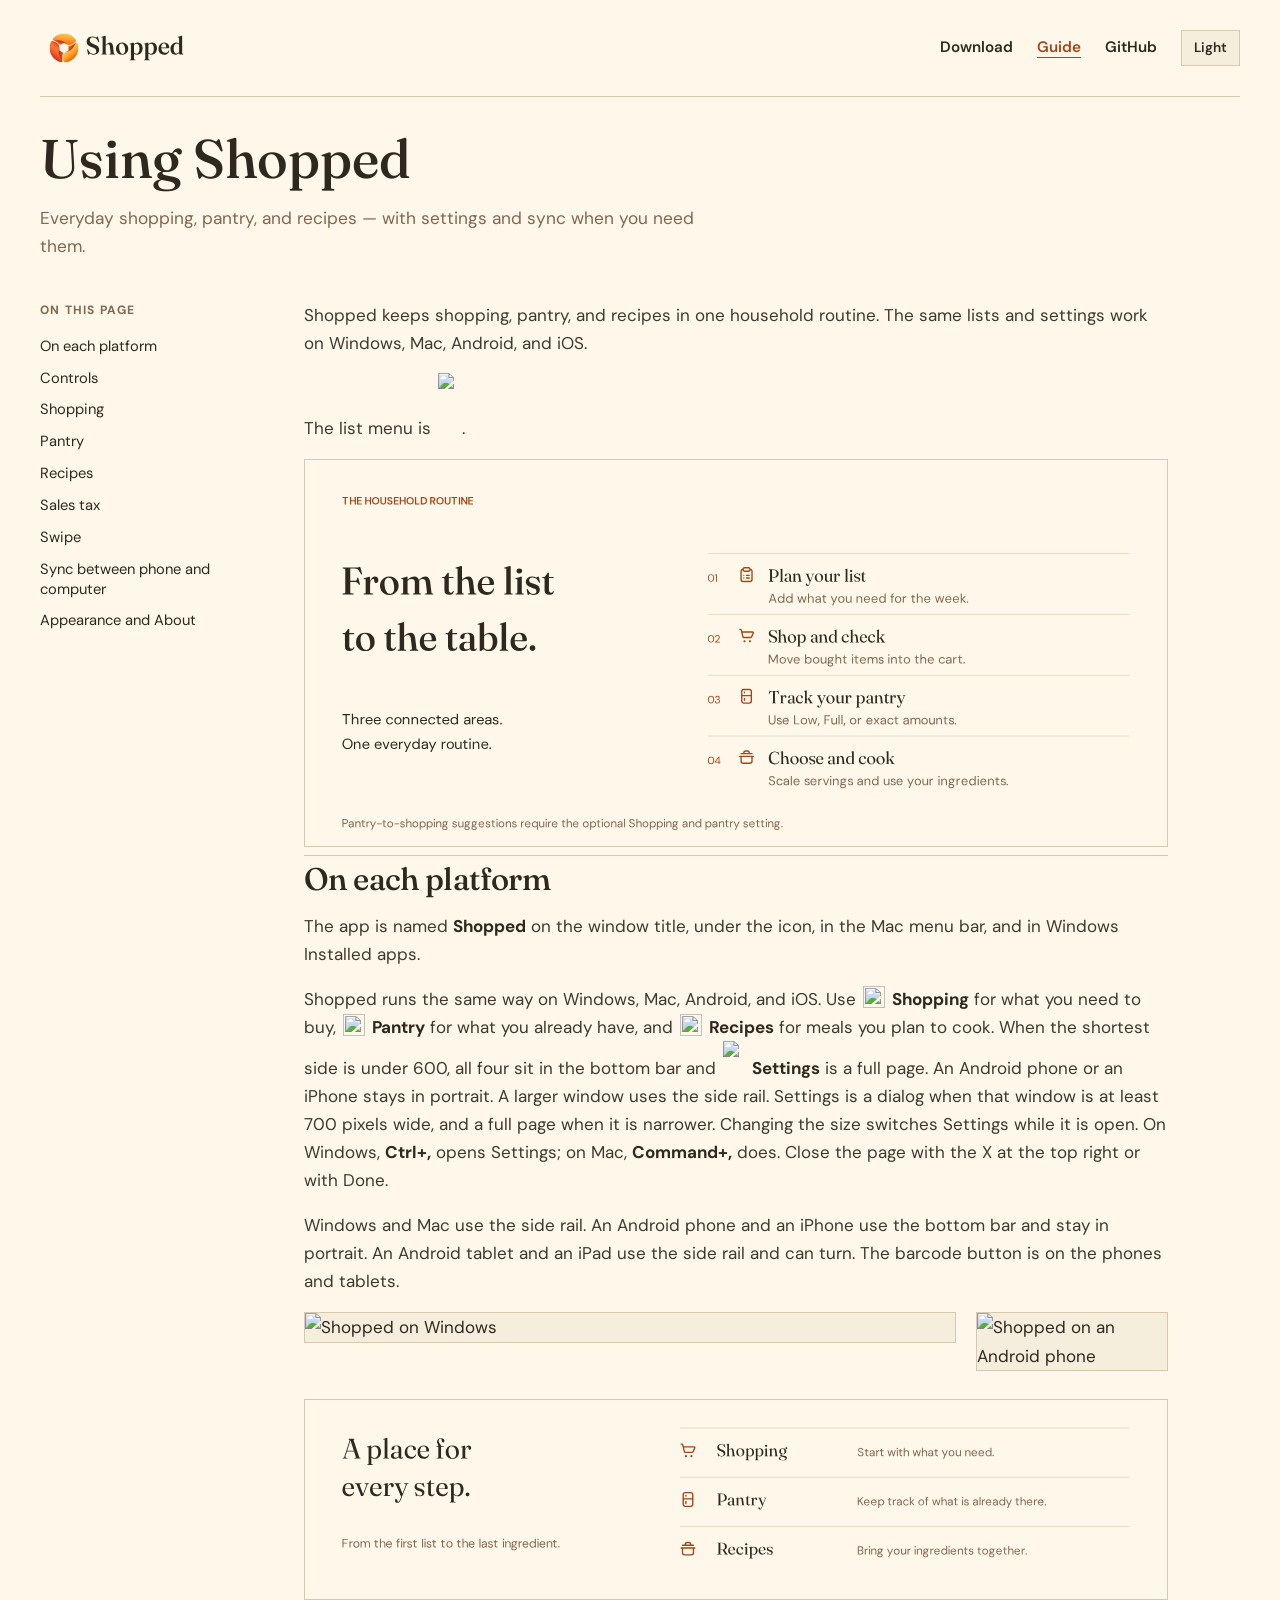
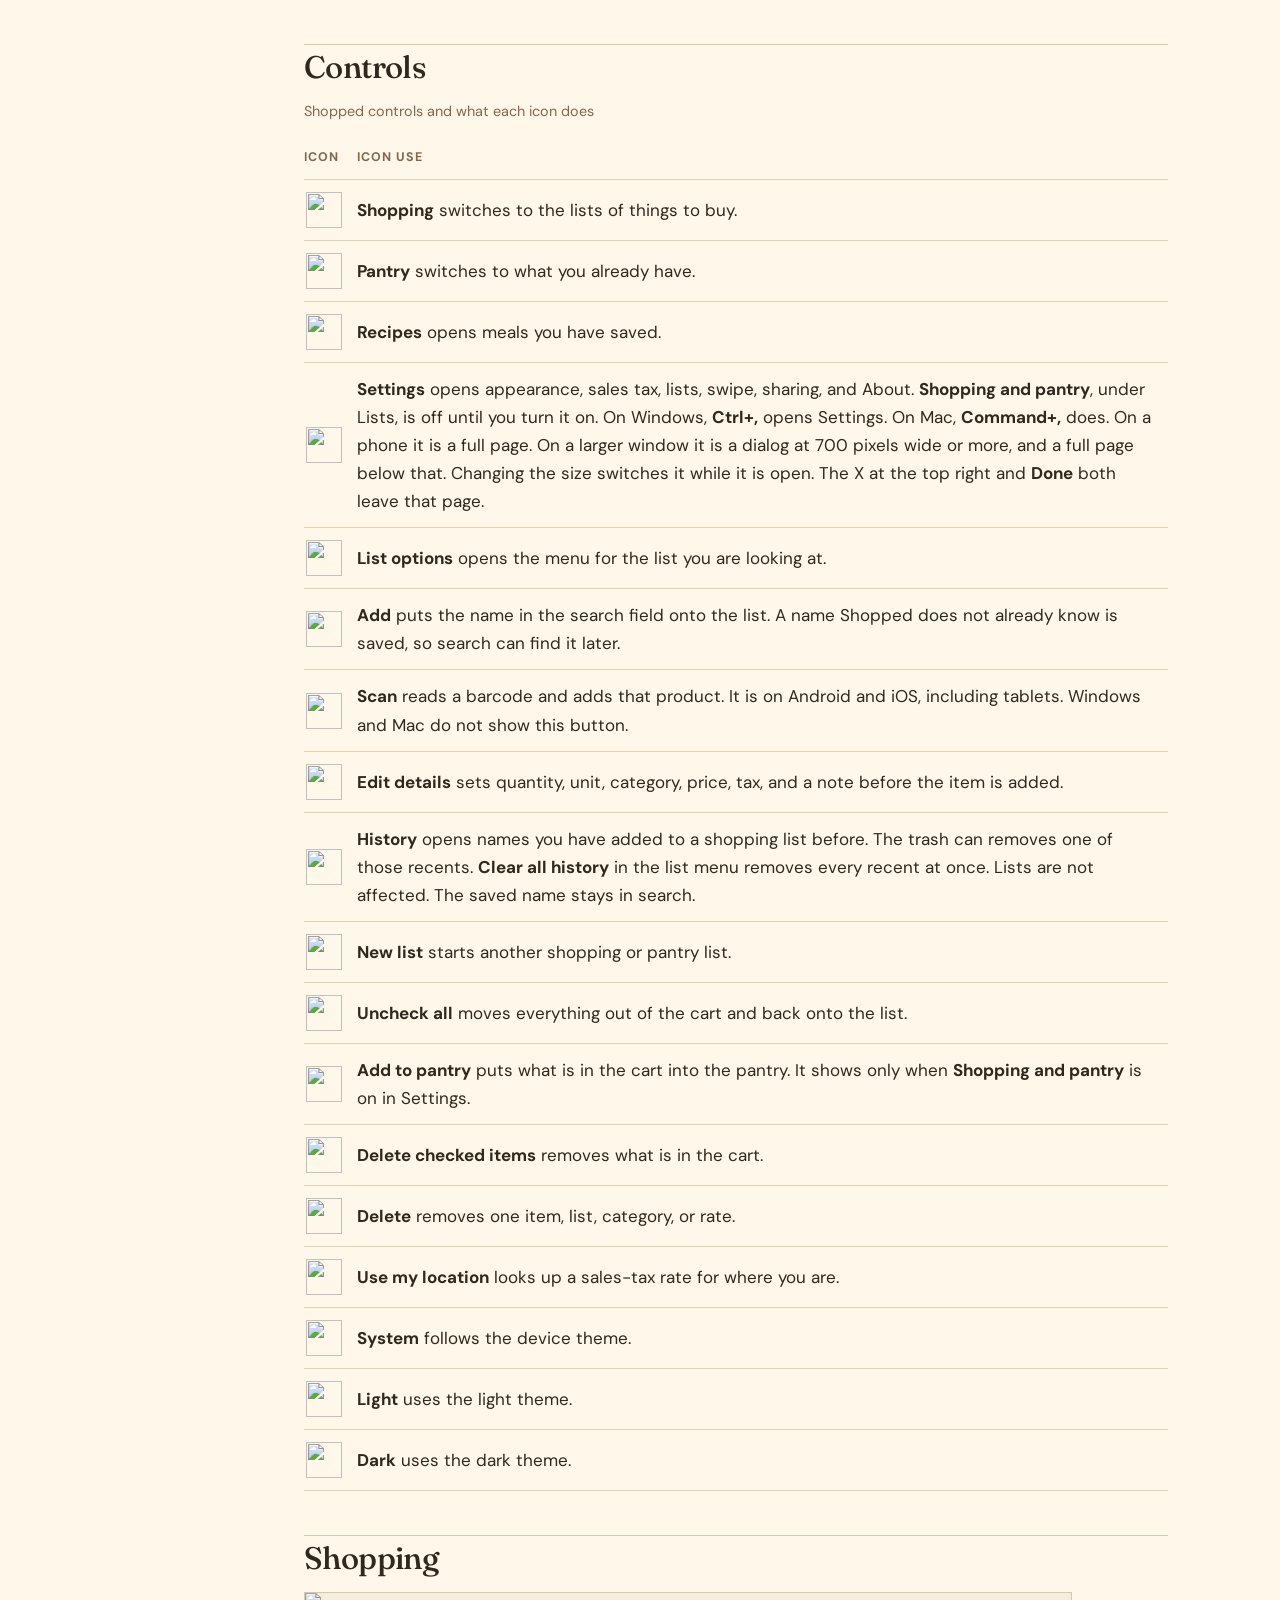
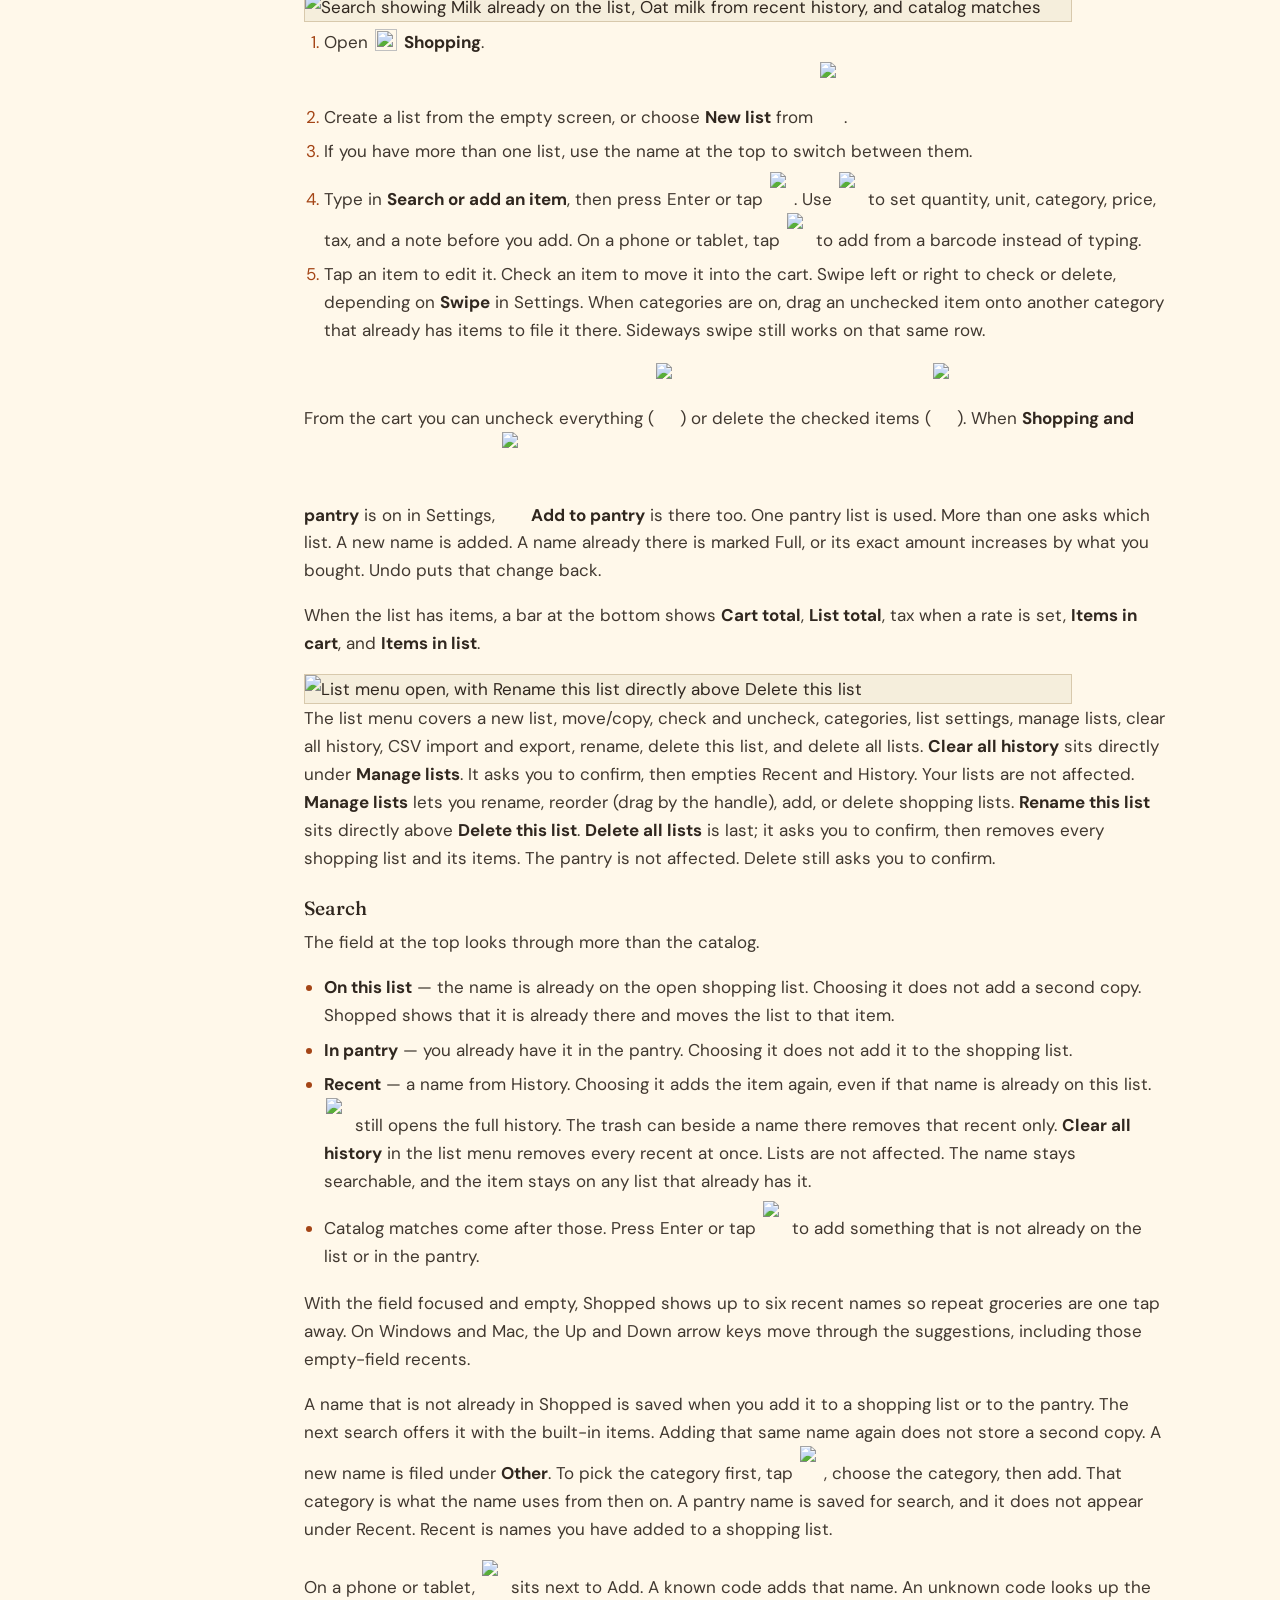
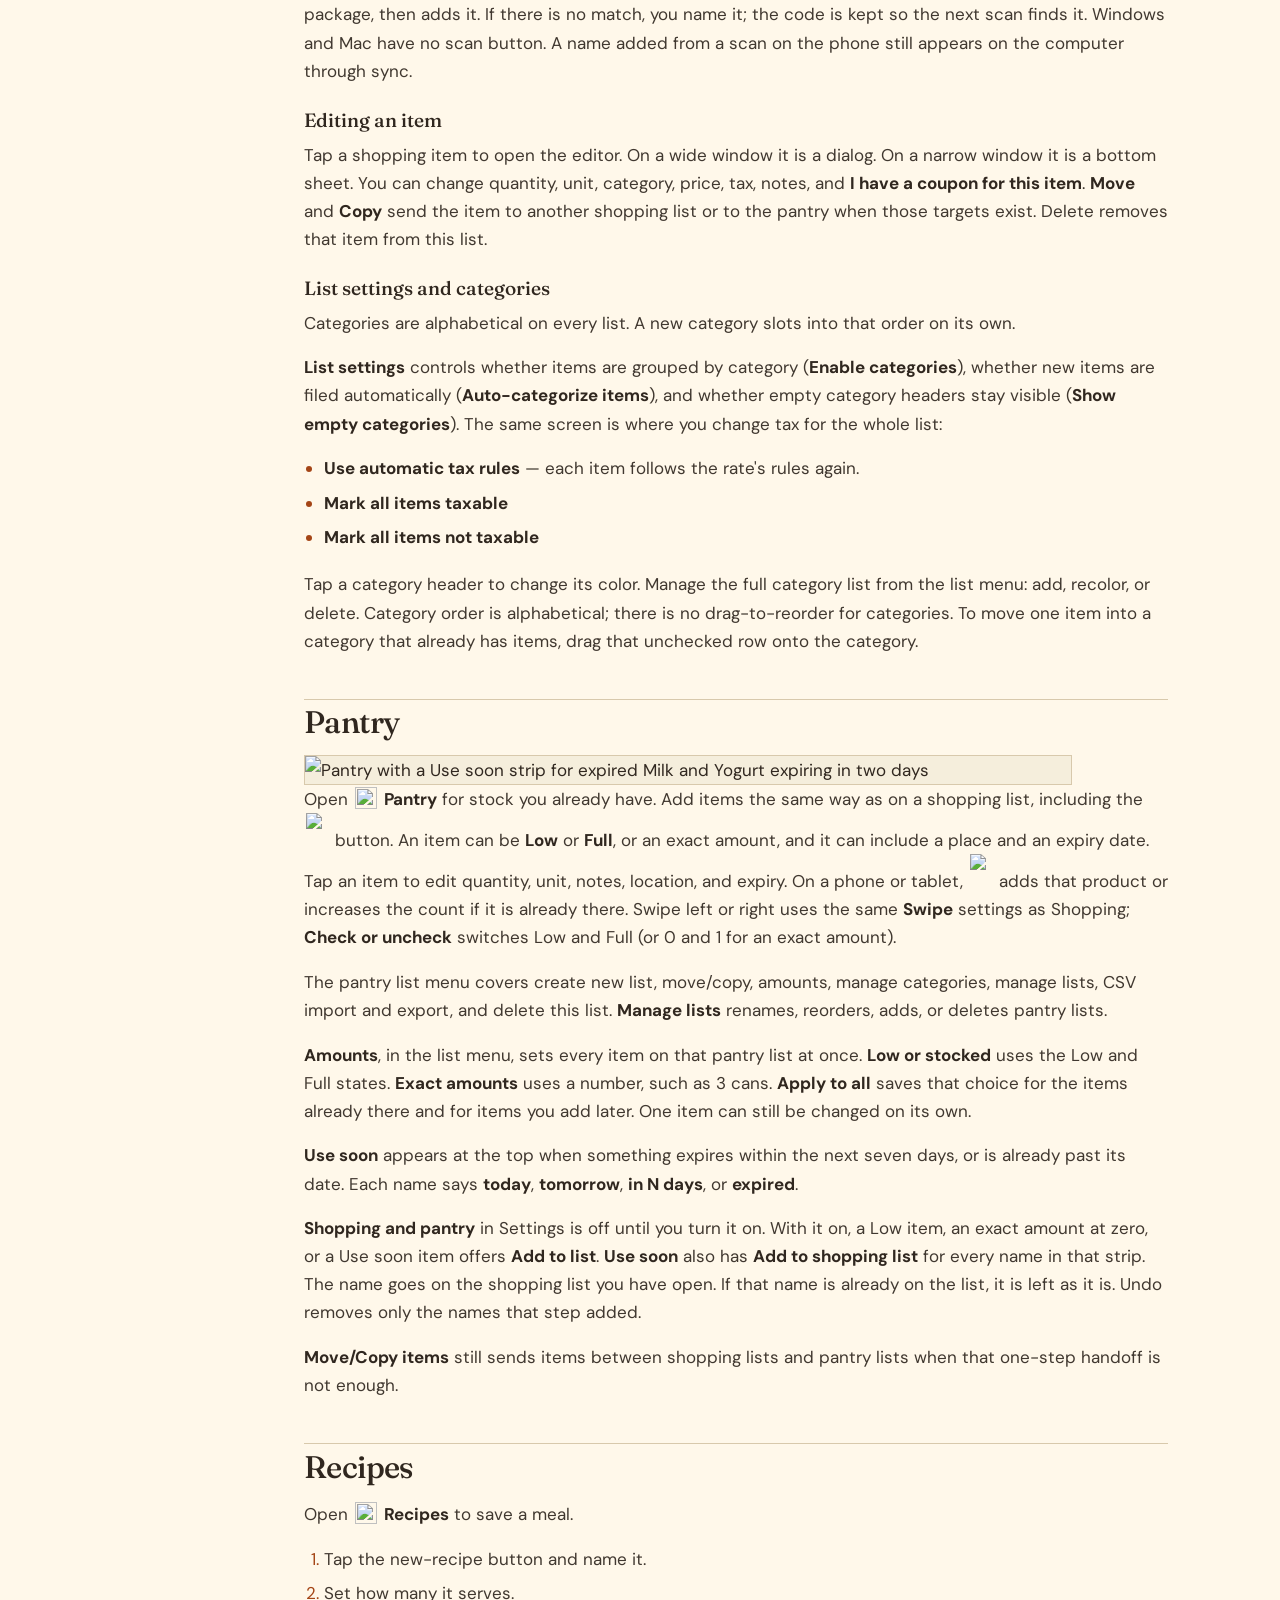
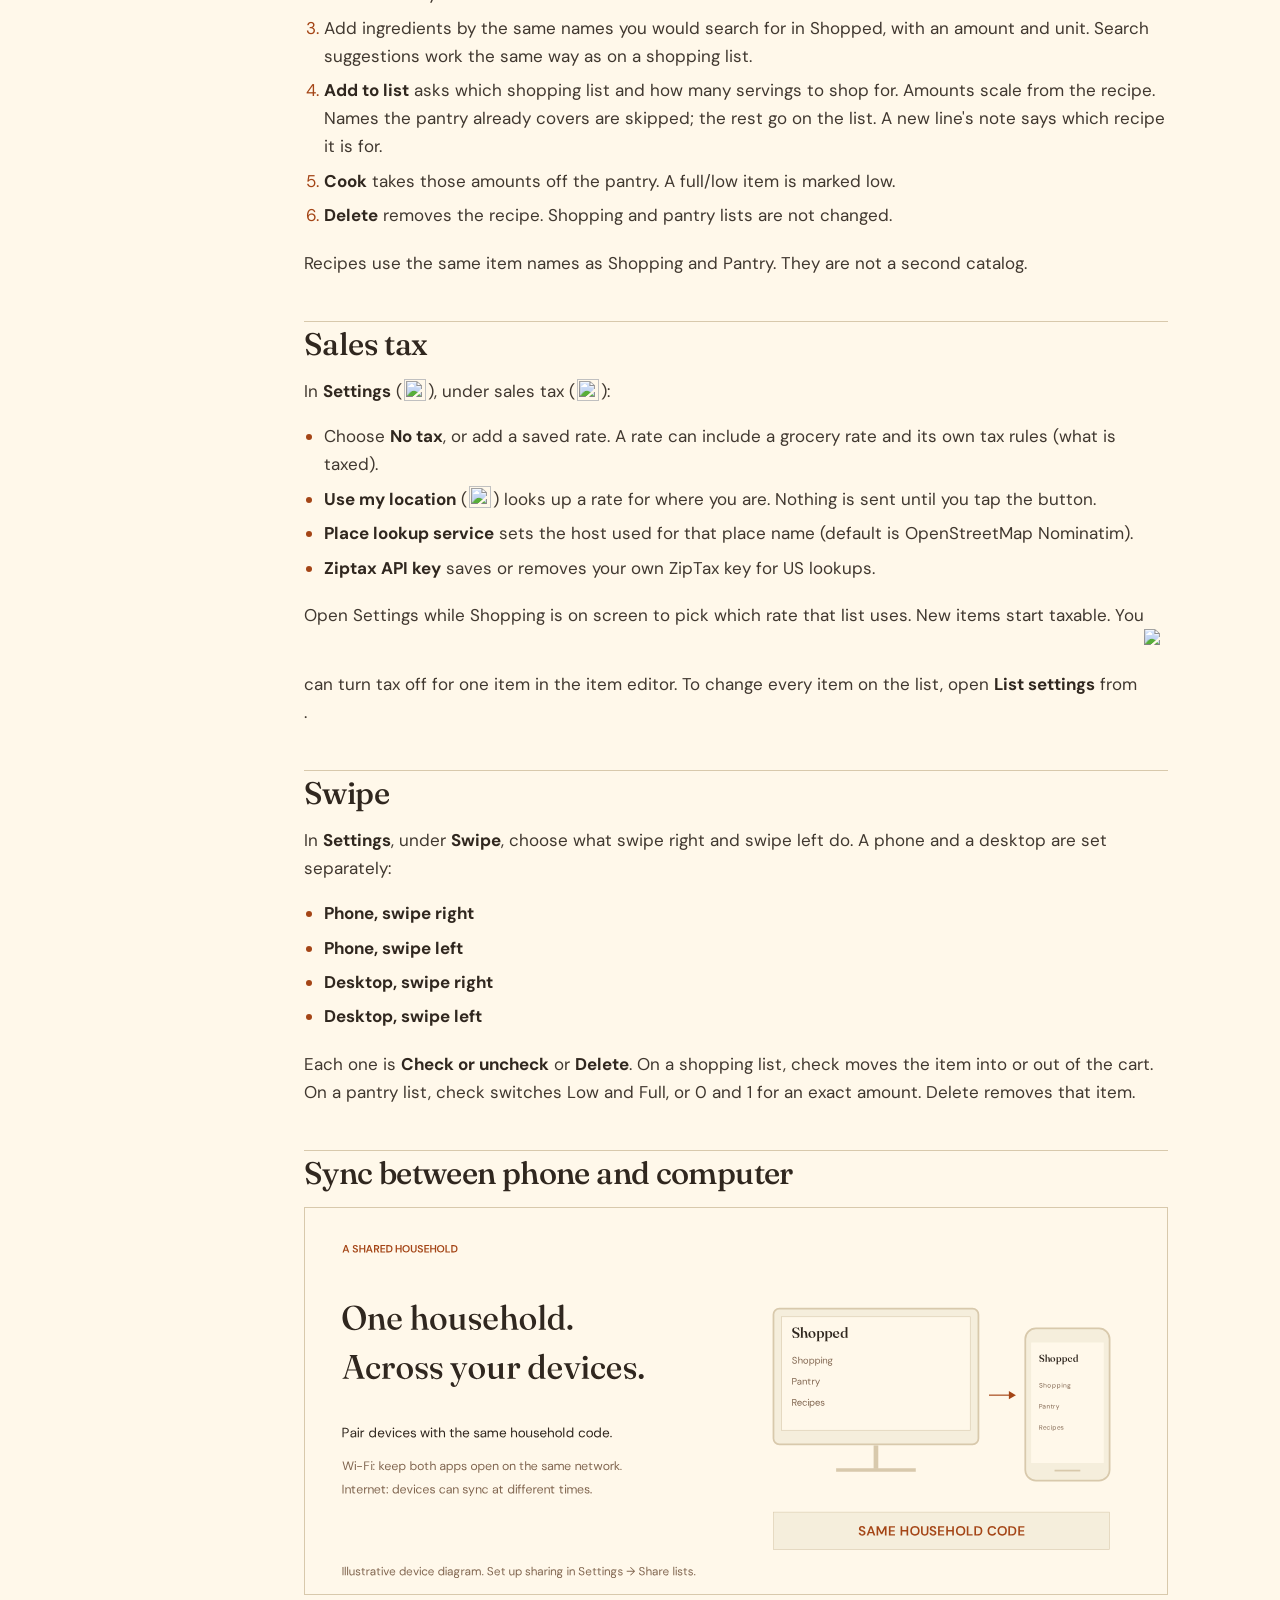
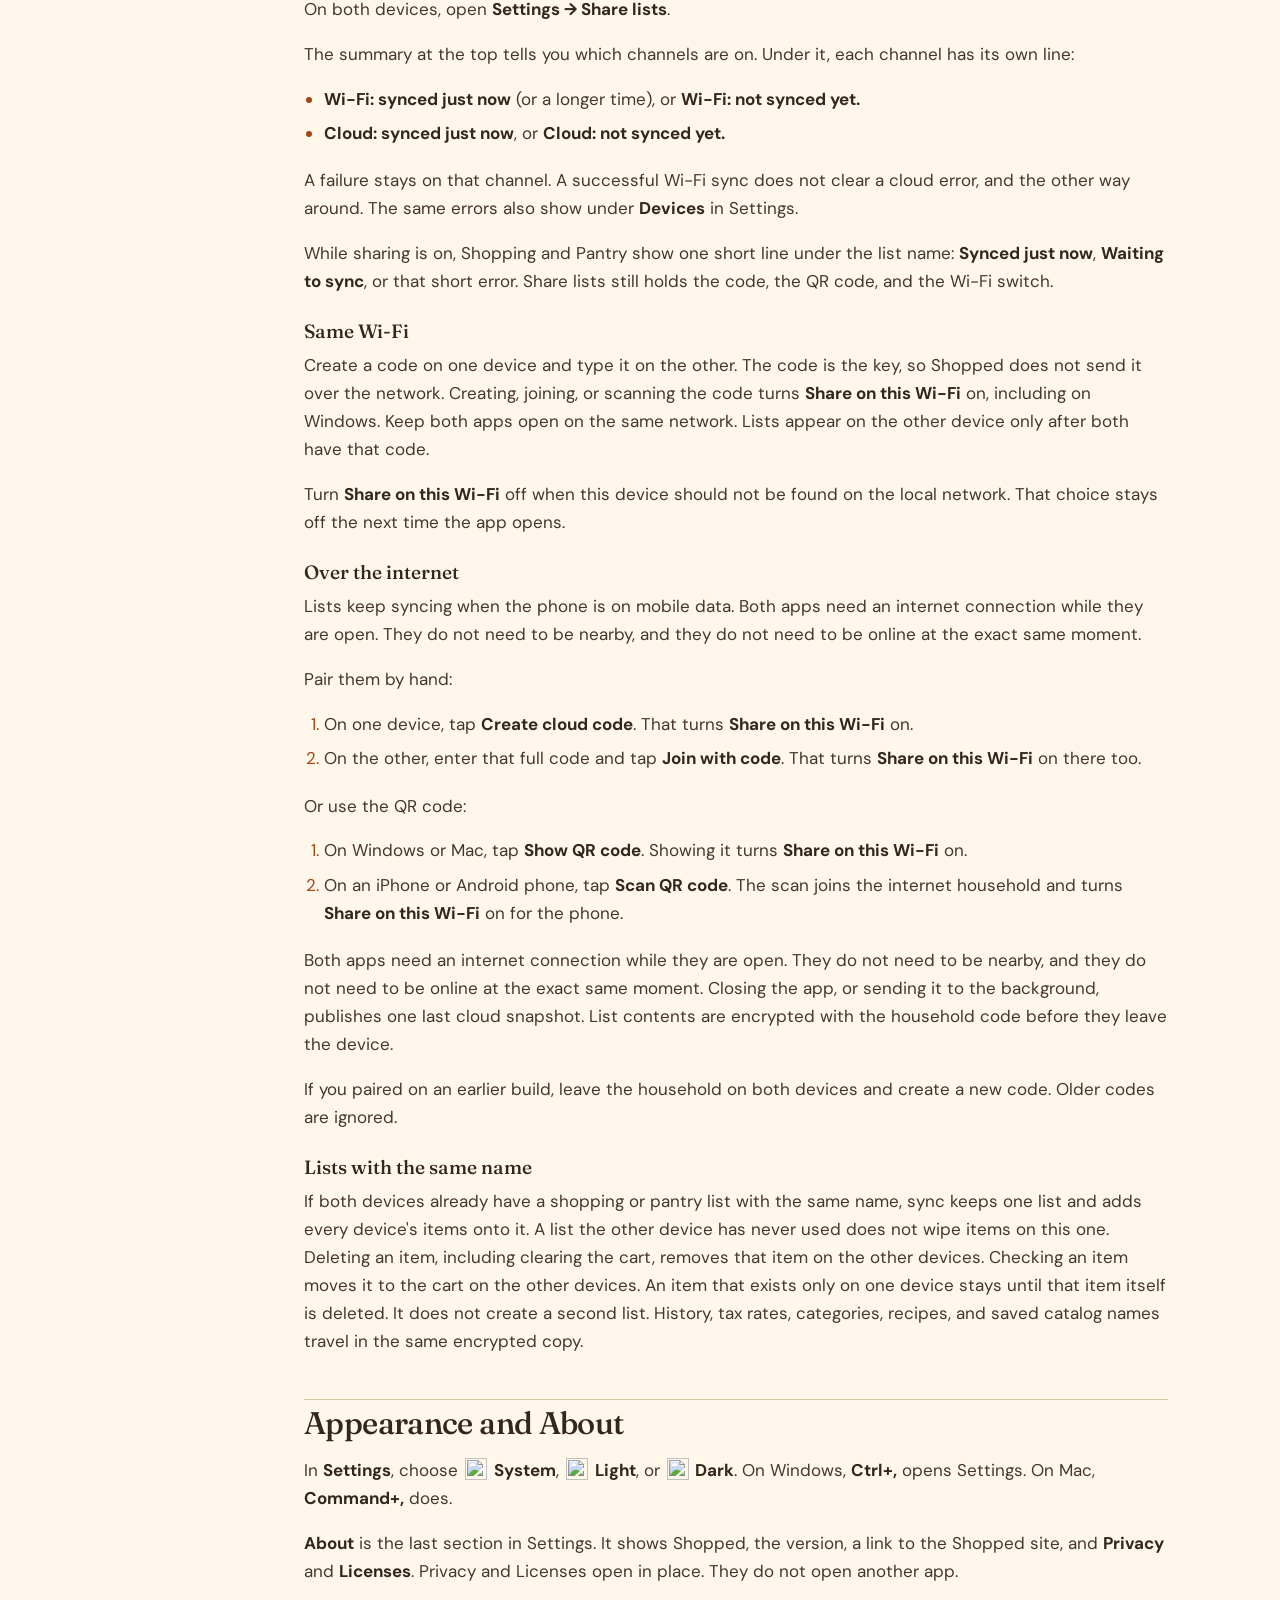
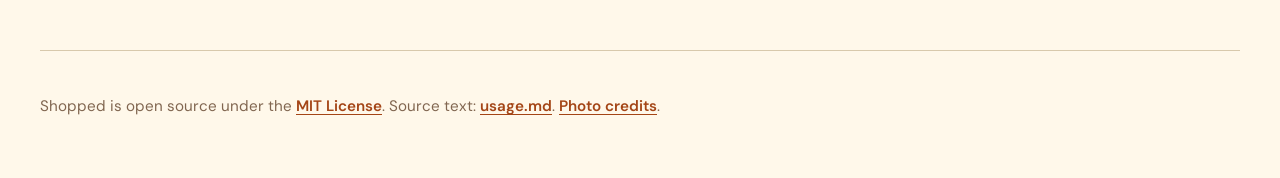
==== commit 7e97e410: "Gold keyline icons in dark theme; limit theme toggle to light and dark. Co-authored-by: Cursor <curs" ====
--- a/docs/guide.html
+++ b/docs/guide.html
@@ -47,7 +47,7 @@
           <a href="guide.html" aria-current="page">Guide</a>
           <a href="https://github.com/nuclearfessel/Shopped">GitHub</a>
           <button type="button" class="theme-toggle" data-theme-toggle>
-            <span data-theme-label>System</span>
+            <span data-theme-label>Light</span>
           </button>
         </nav>
       </header>
--- a/docs/site.css
+++ b/docs/site.css
@@ -305,12 +305,18 @@
   border-bottom: 1px solid var(--brand-line);
 }
 
-.area-row img {
+.area-icon {
   display: block;
   width: 2.5rem;
   height: 2.5rem;
   margin-top: 0.15rem;
-  color: var(--brand-ink);
+  background-color: var(--brand-ink);
+  -webkit-mask: var(--icon) center / contain no-repeat;
+  mask: var(--icon) center / contain no-repeat;
+}
+
+html[data-theme="dark"] .area-icon {
+  background-color: var(--brand-accent);
 }
 
 .area-row h3 {
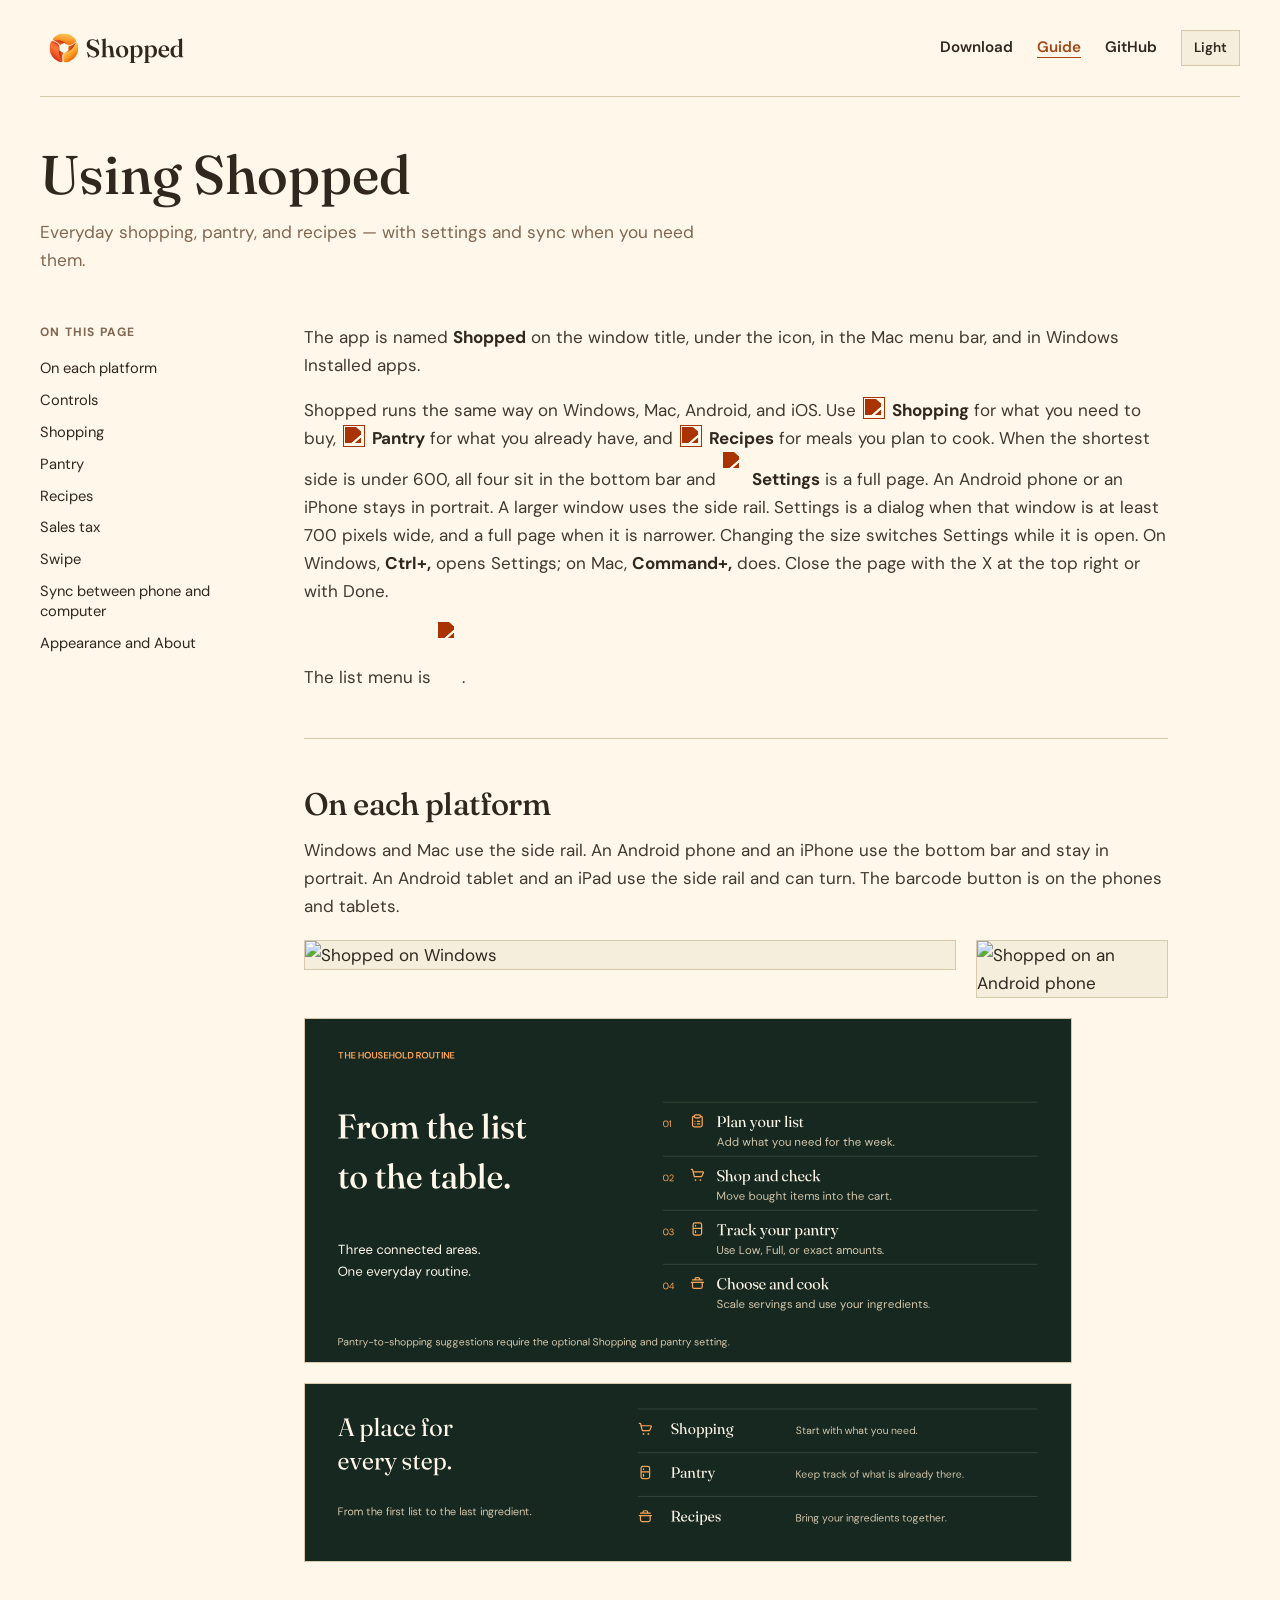
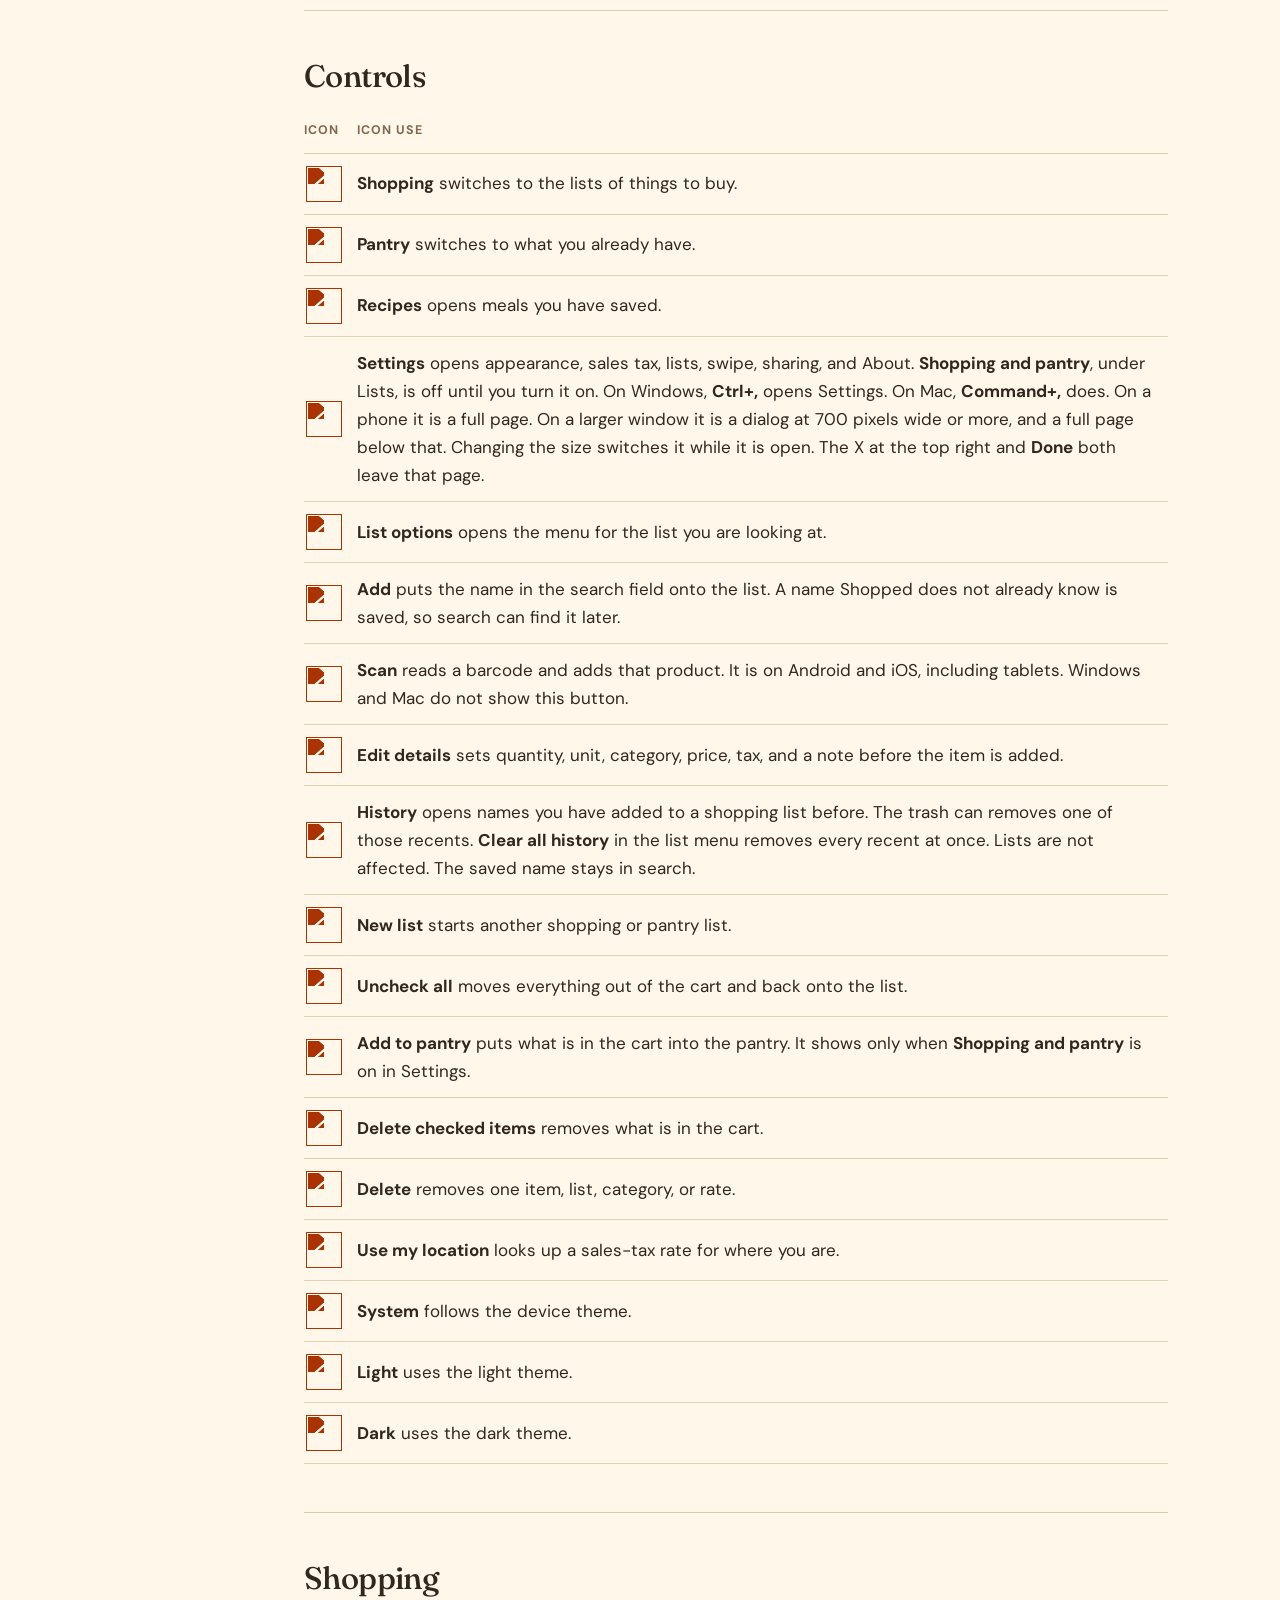
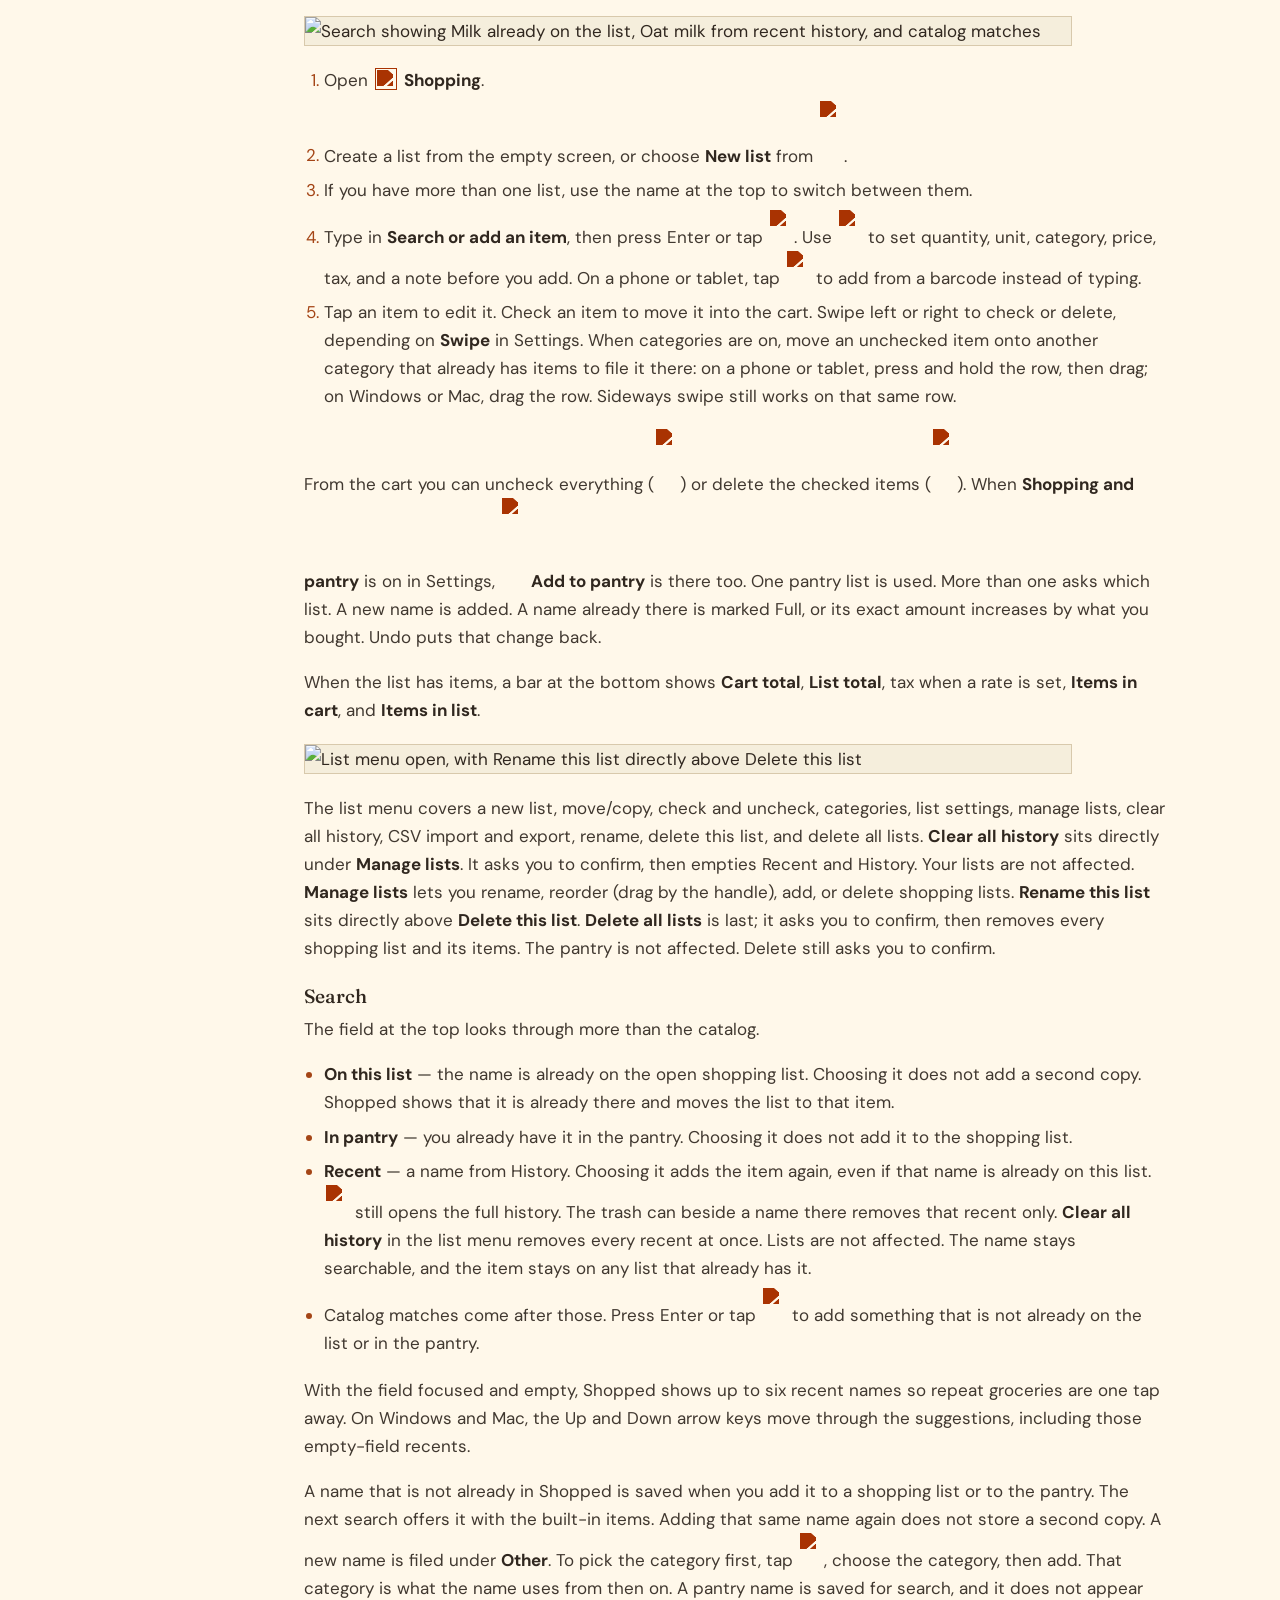
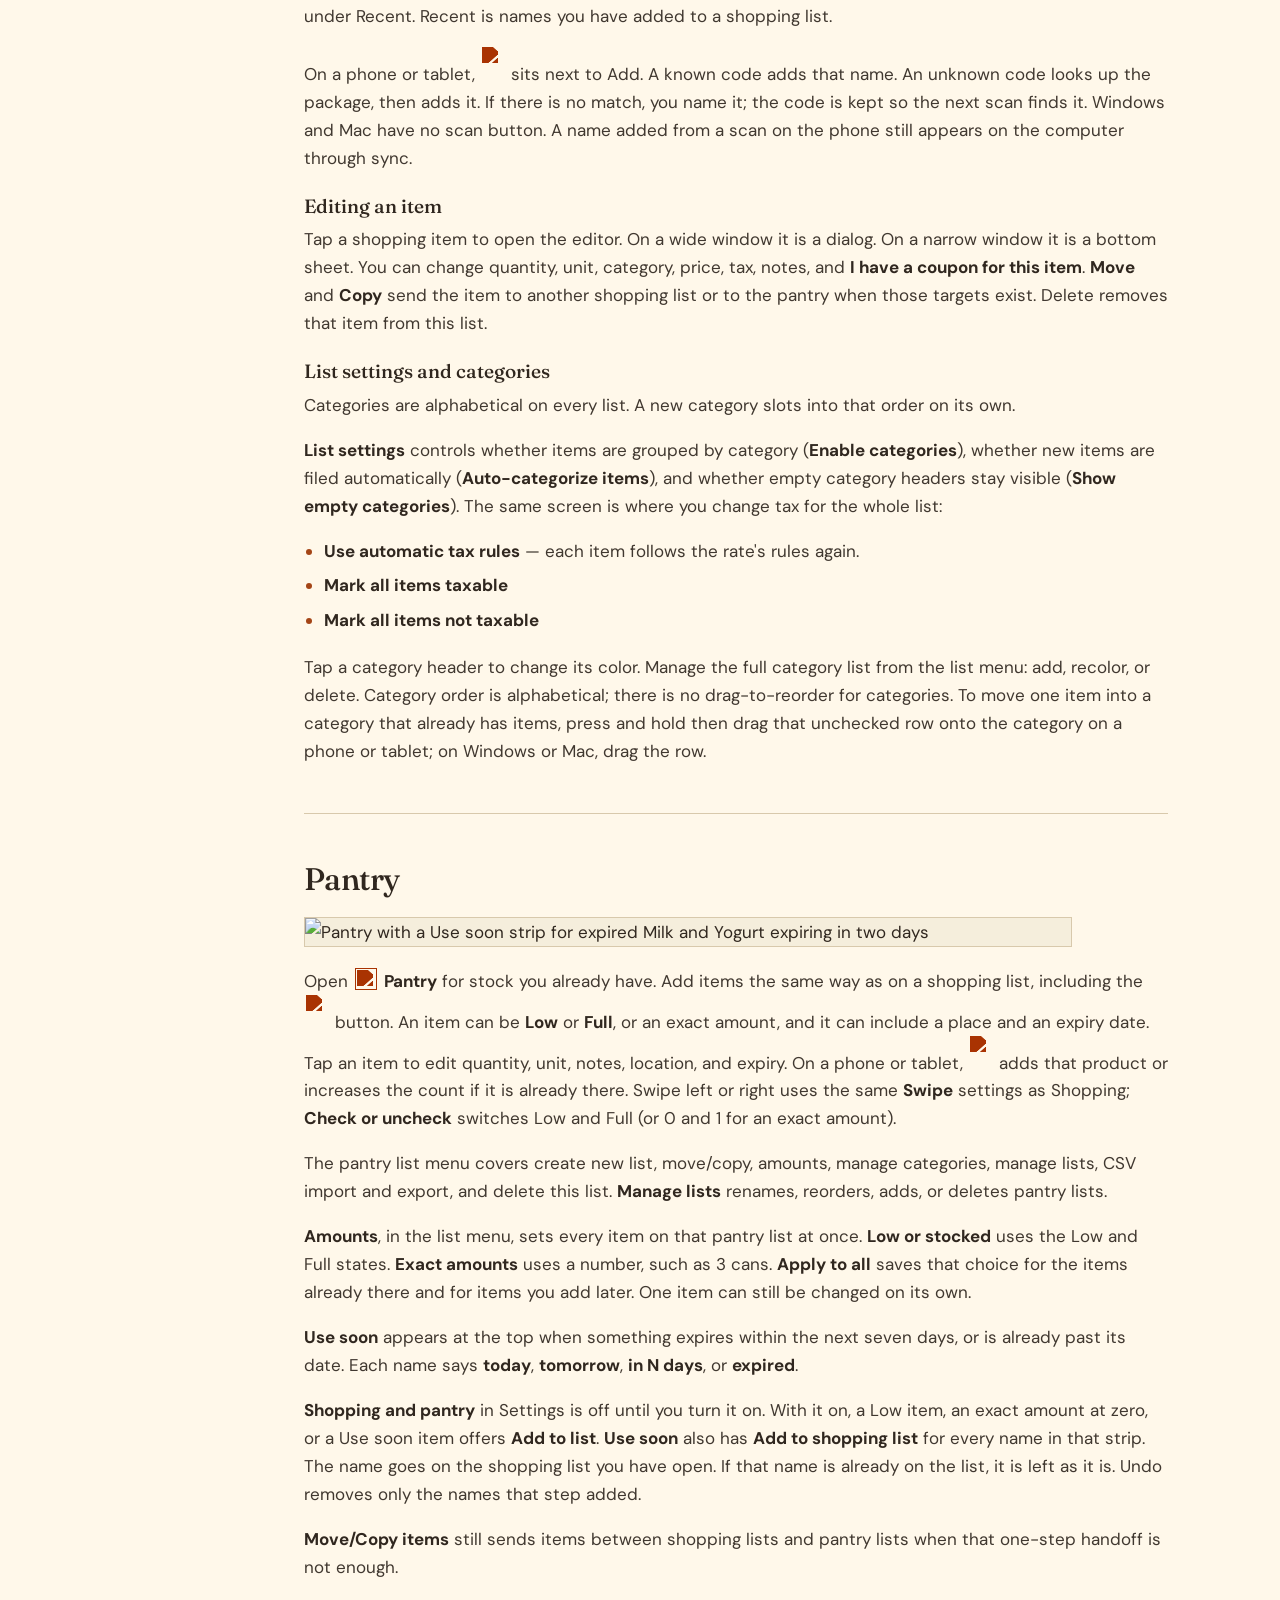
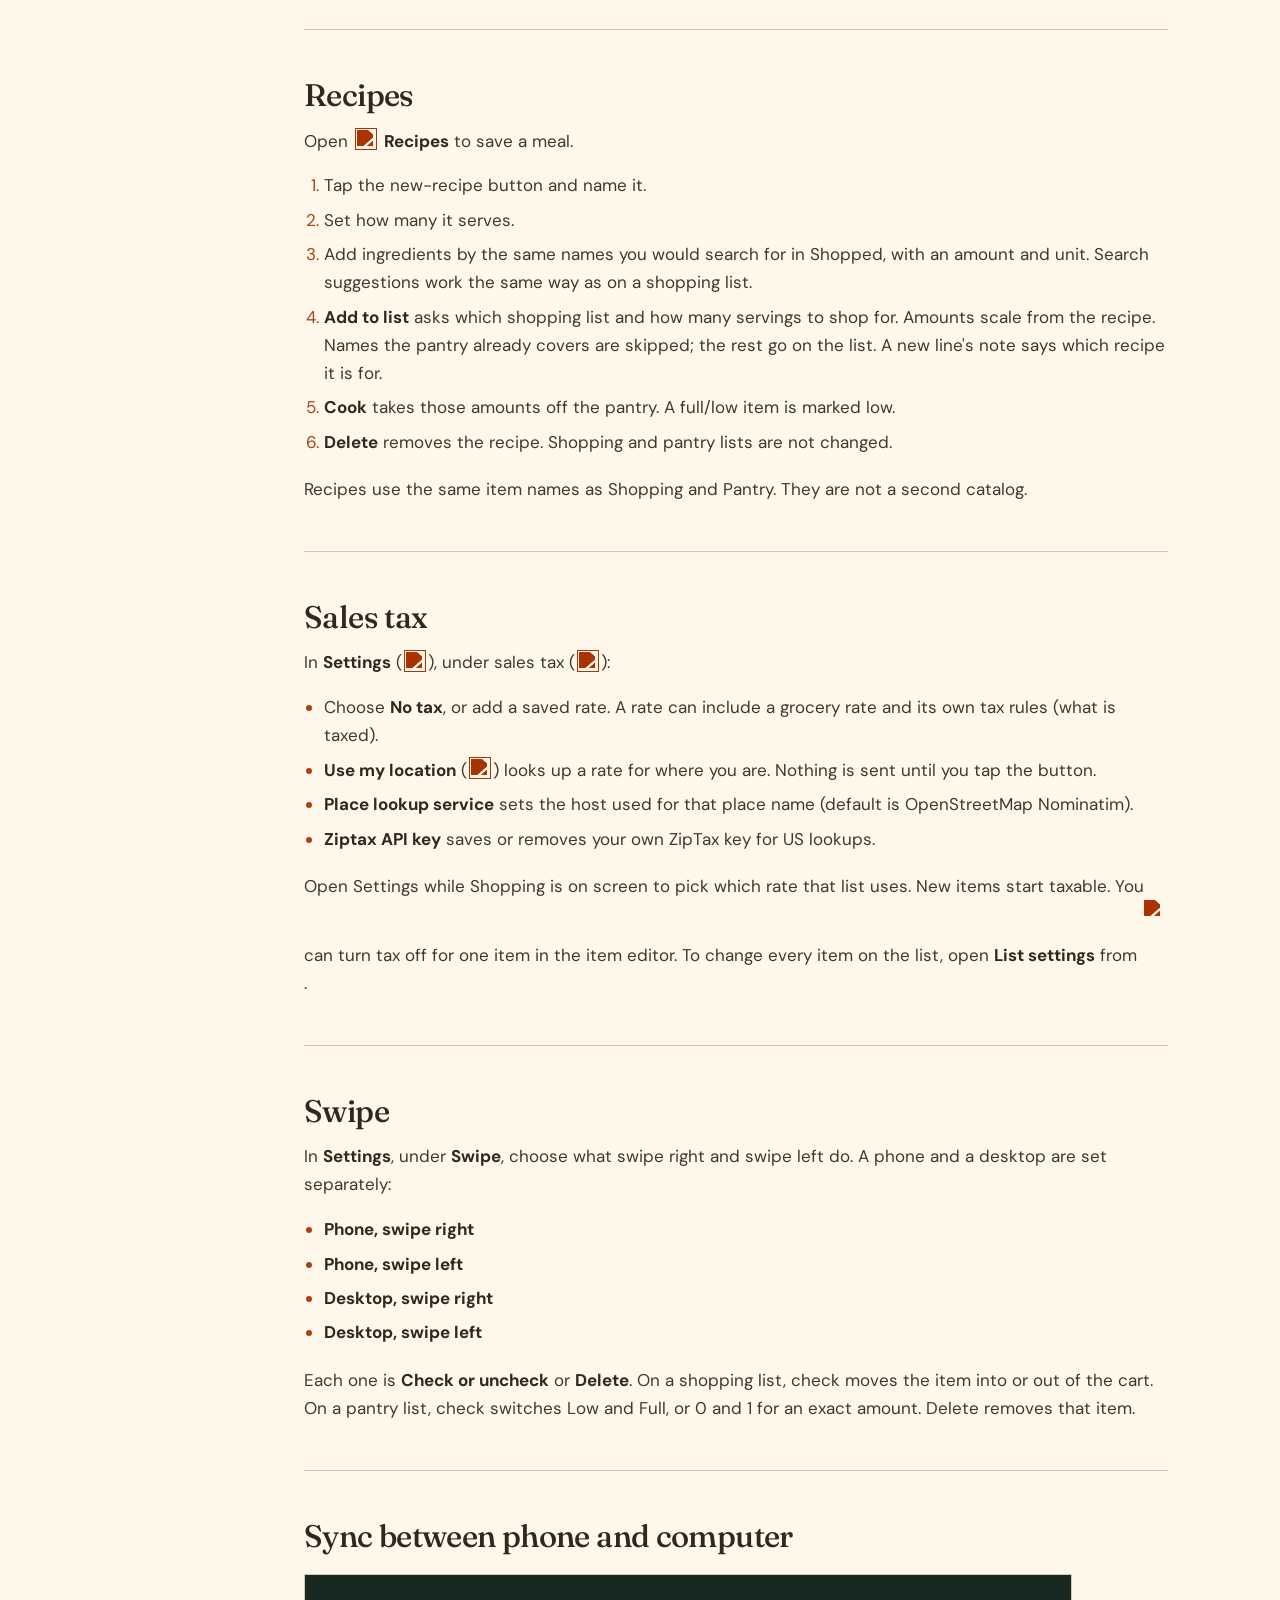
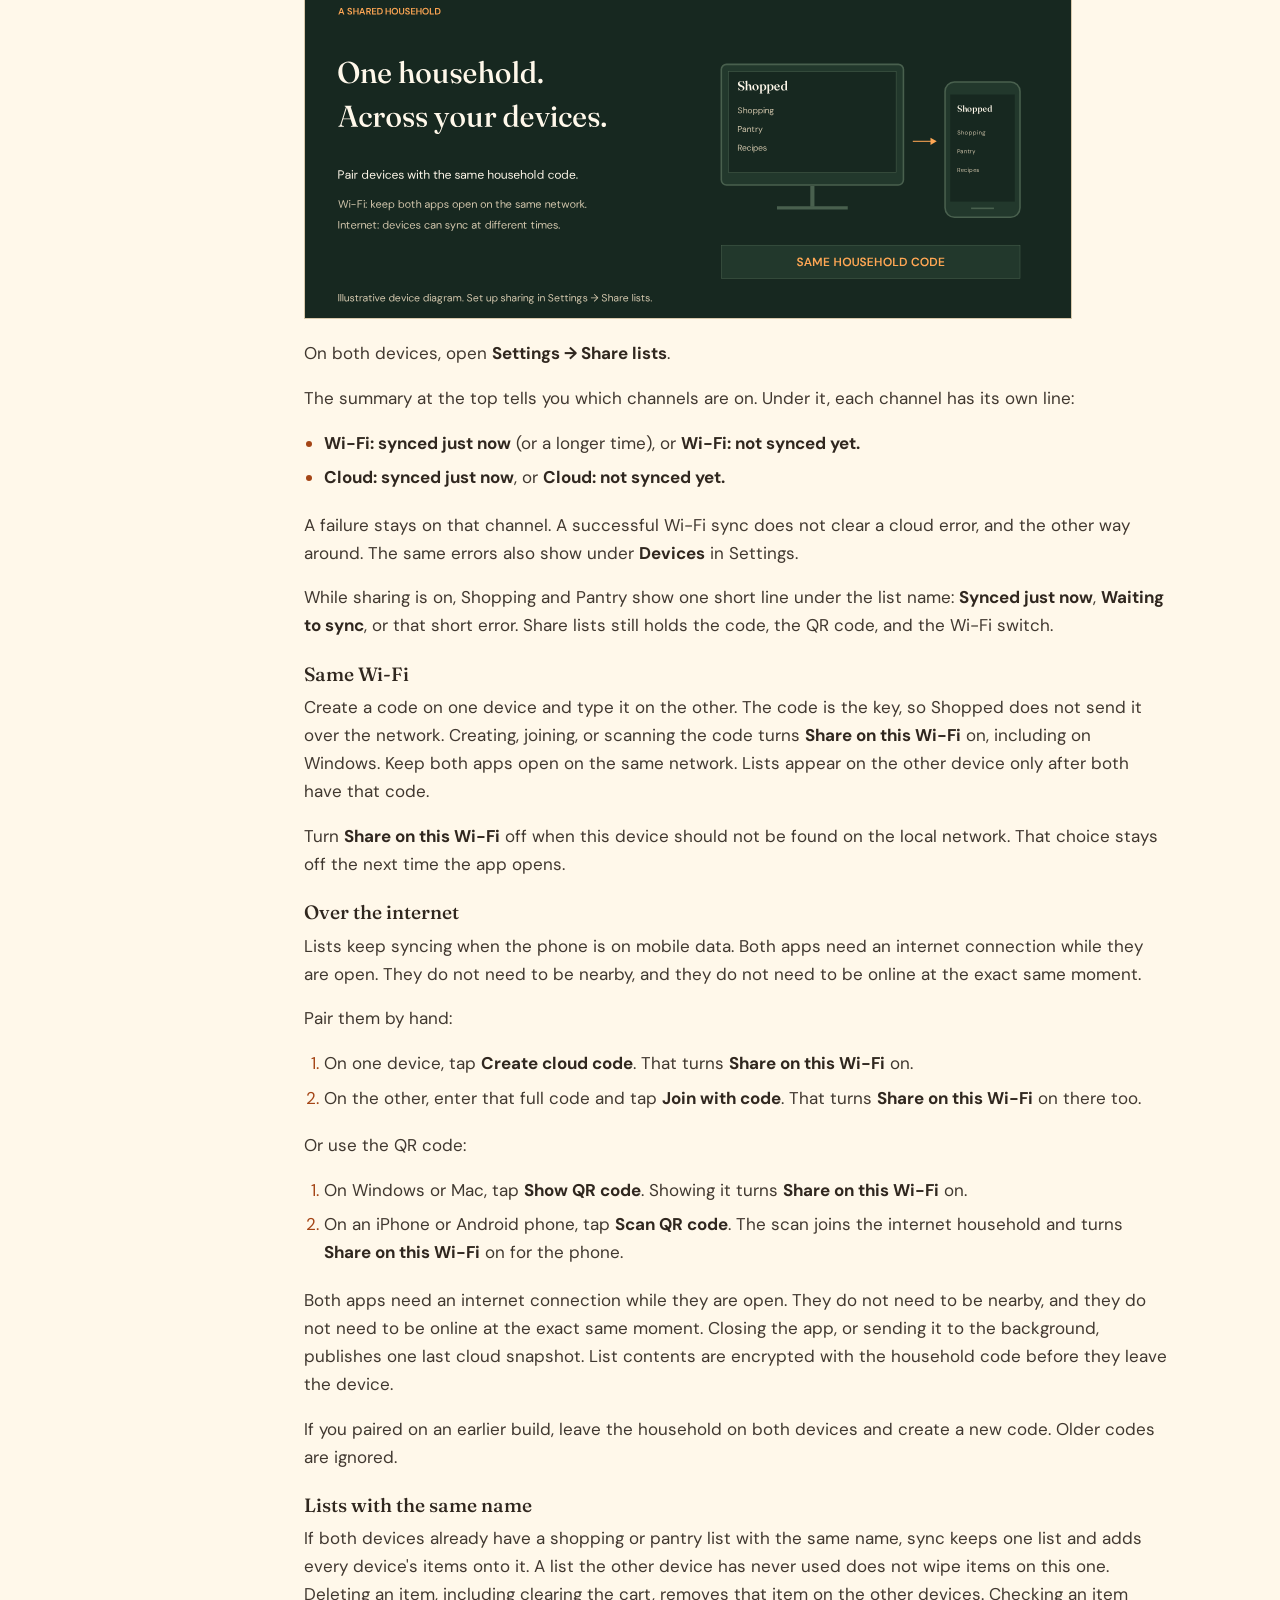
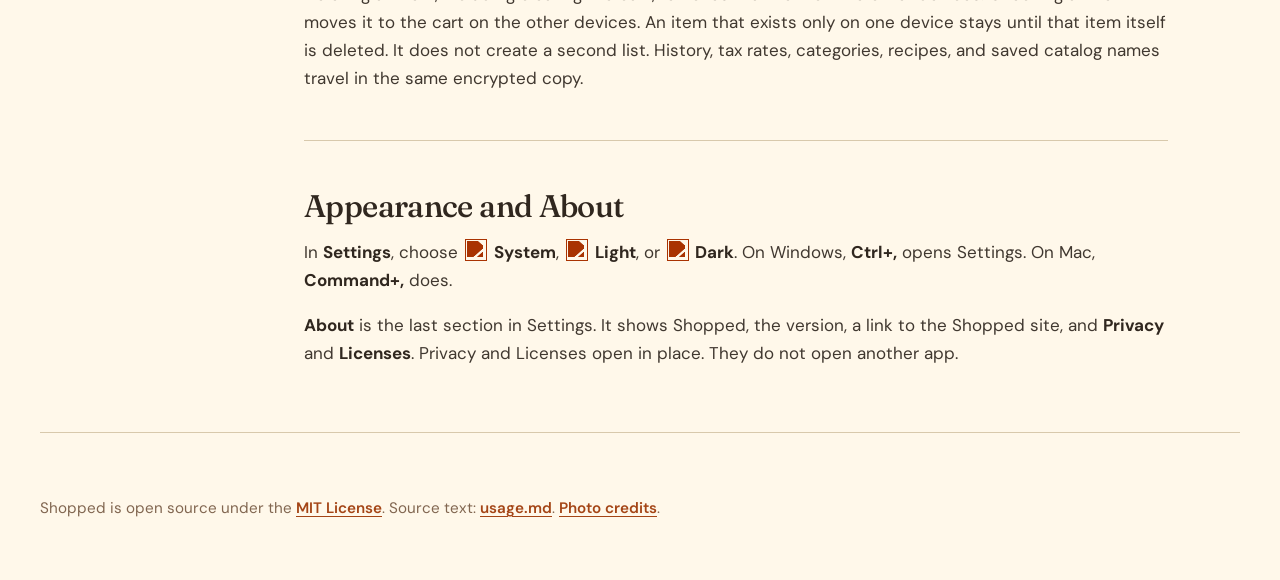
==== commit 8d756b02: "Require long-press for category moves on touch so scrolling works. Co-authored-by: Cursor <cursorage" ====
--- a/docs/guide.html
+++ b/docs/guide.html
@@ -95,24 +95,21 @@
 
             <article class="guide-body" id="guide-body">
           <!-- GUIDE_BODY_START -->
-<p>Shopped keeps shopping, pantry, and recipes in one household routine. The same lists and settings work on Windows, Mac, Android, and iOS.</p>
-<p>The list menu is <img style="vertical-align: -0.2em" class="guide-icon" src="icons/more.png" width="22" height="22" alt="List options">.</p>
-<figure class="guide-figure guide-figure-wide"><img src="assets/brand/Graphics/workflow-light.svg" data-theme-src-light="assets/brand/Graphics/workflow-light.svg" data-theme-src-dark="assets/brand/Graphics/workflow-dark.svg" alt="Plan a shopping list, shop and check items, track pantry amounts, then choose and cook a recipe. Shopping and pantry suggestions require opting in." width="1472" height="660"></figure>
-
-<h2 id="on-each-platform">On each platform</h2>
 <p>The app is named <strong>Shopped</strong> on the window title, under the icon, in the Mac menu bar, and in Windows Installed apps.</p>
 <p>Shopped runs the same way on Windows, Mac, Android, and iOS. Use <img style="vertical-align: -0.2em" class="guide-icon" src="icons/shopping.png" width="22" height="22" alt="" role="presentation"> <strong>Shopping</strong> for what you need to buy, <img style="vertical-align: -0.2em" class="guide-icon" src="icons/pantry.png" width="22" height="22" alt="" role="presentation"> <strong>Pantry</strong> for what you already have, and <img style="vertical-align: -0.2em" class="guide-icon" src="icons/recipes.png" width="22" height="22" alt="" role="presentation"> <strong>Recipes</strong> for meals you plan to cook. When the shortest side is under 600, all four sit in the bottom bar and <img style="vertical-align: -0.2em" class="guide-icon" src="icons/settings.png" width="22" height="22" alt="Settings"> <strong>Settings</strong> is a full page. An Android phone or an iPhone stays in portrait. A larger window uses the side rail. Settings is a dialog when that window is at least 700 pixels wide, and a full page when it is narrower. Changing the size switches Settings while it is open. On Windows, <strong>Ctrl+,</strong> opens Settings; on Mac, <strong>Command+,</strong> does. Close the page with the X at the top right or with Done.</p>
+<p>The list menu is <img style="vertical-align: -0.2em" class="guide-icon" src="icons/more.png" width="22" height="22" alt="List options">.</p>
+<h2 id="on-each-platform">On each platform</h2>
 <p>Windows and Mac use the side rail. An Android phone and an iPhone use the bottom bar and stay in portrait. An Android tablet and an iPad use the side rail and can turn. The barcode button is on the phones and tablets.</p>
 <div class="guide-shots"><figure class="guide-figure guide-figure-desktop"><img src="screenshots/windows.png" alt="Shopped on Windows" width="800"></figure><figure class="guide-figure guide-figure-phone"><img src="screenshots/android.png" alt="Shopped on an Android phone" width="280"></figure></div>
 
-<figure class="guide-figure guide-figure-wide"><img src="assets/brand/Graphics/features-light.svg" data-theme-src-light="assets/brand/Graphics/features-light.svg" data-theme-src-dark="assets/brand/Graphics/features-dark.svg" alt="Shopped's three equal areas: Shopping, Pantry and Recipes. Keyline icons, MIT licensed." width="1472" height="340"></figure>
+<figure class="guide-figure guide-figure-wide"><img src="assets/brand/Graphics/workflow-dark.svg" alt="Plan a shopping list, shop and check items, track pantry amounts, then choose and cook a recipe. Shopping and pantry suggestions require opting in." width="1472" height="660"></figure>
+<figure class="guide-figure guide-figure-wide"><img src="assets/brand/Graphics/features-dark.svg" alt="Shopped's three equal areas: Shopping, Pantry and Recipes. Keyline icons, MIT licensed." width="1472" height="340"></figure>
 <h2 id="controls">Controls</h2>
-<div class="table-scroll"><table>
-<caption>Shopped controls and what each icon does</caption>
+<table>
 <thead>
 <tr>
-<th scope="col">Icon</th>
-<th scope="col">Icon use</th>
+<th>Icon</th>
+<th>Icon use</th>
 </tr>
 </thead>
 <tbody>
@@ -189,7 +186,7 @@
 <td><strong>Dark</strong> uses the dark theme.</td>
 </tr>
 </tbody>
-</table></div>
+</table>
 
 <h2 id="shopping">Shopping</h2>
 <figure class="guide-figure"><img src="screenshots/search.png" alt="Search showing Milk already on the list, Oat milk from recent history, and catalog matches" width="720"></figure>
@@ -199,7 +196,7 @@
 <li>Create a list from the empty screen, or choose <strong>New list</strong> from <img style="vertical-align: -0.2em" class="guide-icon" src="icons/more.png" width="22" height="22" alt="List options">.</li>
 <li>If you have more than one list, use the name at the top to switch between them.</li>
 <li>Type in <strong>Search or add an item</strong>, then press Enter or tap <img style="vertical-align: -0.2em" class="guide-icon" src="icons/plus.png" width="22" height="22" alt="Add">. Use <img style="vertical-align: -0.2em" class="guide-icon" src="icons/pen.png" width="22" height="22" alt="Edit"> to set quantity, unit, category, price, tax, and a note before you add. On a phone or tablet, tap <img style="vertical-align: -0.2em" class="guide-icon" src="icons/scan.png" width="22" height="22" alt="Scan"> to add from a barcode instead of typing.</li>
-<li>Tap an item to edit it. Check an item to move it into the cart. Swipe left or right to check or delete, depending on <strong>Swipe</strong> in Settings. When categories are on, drag an unchecked item onto another category that already has items to file it there. Sideways swipe still works on that same row.</li>
+<li>Tap an item to edit it. Check an item to move it into the cart. Swipe left or right to check or delete, depending on <strong>Swipe</strong> in Settings. When categories are on, move an unchecked item onto another category that already has items to file it there: on a phone or tablet, press and hold the row, then drag; on Windows or Mac, drag the row. Sideways swipe still works on that same row.</li>
 </ol>
 <p>From the cart you can uncheck everything (<img style="vertical-align: -0.2em" class="guide-icon" src="icons/uncheck.png" width="22" height="22" alt="Uncheck all">) or delete the checked items (<img style="vertical-align: -0.2em" class="guide-icon" src="icons/delete.png" width="22" height="22" alt="Delete all">). When <strong>Shopping and pantry</strong> is on in Settings, <img style="vertical-align: -0.2em" class="guide-icon" src="icons/pantry.png" width="22" height="22" alt="Add to pantry"> <strong>Add to pantry</strong> is there too. One pantry list is used. More than one asks which list. A new name is added. A name already there is marked Full, or its exact amount increases by what you bought. Undo puts that change back.</p>
 <p>When the list has items, a bar at the bottom shows <strong>Cart total</strong>, <strong>List total</strong>, tax when a rate is set, <strong>Items in cart</strong>, and <strong>Items in list</strong>.</p>
@@ -227,7 +224,7 @@
 <li><strong>Mark all items taxable</strong></li>
 <li><strong>Mark all items not taxable</strong></li>
 </ul>
-<p>Tap a category header to change its color. Manage the full category list from the list menu: add, recolor, or delete. Category order is alphabetical; there is no drag-to-reorder for categories. To move one item into a category that already has items, drag that unchecked row onto the category.</p>
+<p>Tap a category header to change its color. Manage the full category list from the list menu: add, recolor, or delete. Category order is alphabetical; there is no drag-to-reorder for categories. To move one item into a category that already has items, press and hold then drag that unchecked row onto the category on a phone or tablet; on Windows or Mac, drag the row.</p>
 <h2 id="pantry">Pantry</h2>
 <figure class="guide-figure"><img src="screenshots/pantry.png" alt="Pantry with a Use soon strip for expired Milk and Yogurt expiring in two days" width="720"></figure>
 
@@ -267,7 +264,7 @@
 </ul>
 <p>Each one is <strong>Check or uncheck</strong> or <strong>Delete</strong>. On a shopping list, check moves the item into or out of the cart. On a pantry list, check switches Low and Full, or 0 and 1 for an exact amount. Delete removes that item.</p>
 <h2 id="sync-between-phone-and-computer">Sync between phone and computer</h2>
-<figure class="guide-figure guide-figure-wide"><img src="assets/brand/Graphics/sharing-light.svg" data-theme-src-light="assets/brand/Graphics/sharing-light.svg" data-theme-src-dark="assets/brand/Graphics/sharing-dark.svg" alt="Illustrative Shopped desktop and phone sharing diagram. Pair with the same household code; use Wi-Fi or internet sharing." width="1472" height="660"></figure>
+<figure class="guide-figure guide-figure-wide"><img src="assets/brand/Graphics/sharing-dark.svg" alt="Illustrative Shopped desktop and phone sharing diagram. Pair with the same household code; use Wi-Fi or internet sharing." width="1472" height="660"></figure>
 <p>On both devices, open <strong>Settings → Share lists</strong>.</p>
 <p>The summary at the top tells you which channels are on. Under it, each channel has its own line:</p>
 <ul>
@@ -323,7 +320,7 @@
       id="back-to-top"
       hidden
       aria-label="Back to top"
-      >Top</a
+      >Back to top</a
     >
     <script>
       (function () {
--- a/docs/site.css
+++ b/docs/site.css
@@ -123,12 +123,17 @@
   display: block;
 }
 
-.hero {
+/* brand.css sets section { margin-block: 48px }; Pages use 48px padding to dividers. */
+.brand-site main > section {
+  margin-block: 0;
+}
+
+.brand-site .hero {
   display: grid;
   grid-template-columns: minmax(0, 1.05fr) minmax(0, 0.95fr);
   gap: 4rem;
   align-items: start;
-  padding-block: 4rem 3.5rem;
+  padding-block: 48px;
 }
 
 .hero-copy {
@@ -239,18 +244,18 @@
 }
 
 .section {
-  padding-block: 1.25rem 3.75rem;
+  padding-block: 48px;
   border-top: 1px solid var(--brand-line);
 }
 
 .section > h2 {
-  margin: 0 0 0.75rem;
+  margin: 0 0 0.65rem;
   font-size: clamp(1.7rem, 3.5vw, 2.4rem);
   letter-spacing: -0.02em;
 }
 
 .section > p {
-  margin: 0 0 1.5rem;
+  margin: 0 0 1.35rem;
   max-width: 42rem;
   color: var(--brand-dim);
   line-height: 1.65;
@@ -310,13 +315,10 @@
   width: 2.5rem;
   height: 2.5rem;
   margin-top: 0.15rem;
-  background-color: var(--brand-ink);
+  /* Light accent is darker gold (#A44516); dark accent stays bright gold. */
+  background-color: var(--brand-accent);
   -webkit-mask: var(--icon) center / contain no-repeat;
   mask: var(--icon) center / contain no-repeat;
-}
-
-html[data-theme="dark"] .area-icon {
-  background-color: var(--brand-accent);
 }
 
 .area-row h3 {
@@ -392,7 +394,7 @@
 }
 
 .site-footer {
-  padding: 1.75rem 0 2.75rem;
+  padding: 48px 0 2.75rem;
   border-top: 1px solid var(--brand-line);
   color: var(--brand-dim);
   font-size: 0.95rem;
@@ -433,18 +435,18 @@
 }
 
 /* Guide */
-.guide-page .guide-layout {
+.brand-site.guide-page .guide-layout {
   display: grid;
   grid-template-columns: 13.5rem minmax(0, 1fr);
   gap: 3rem;
-  padding-block: 2.5rem 3rem;
+  padding-block: 48px;
   align-items: start;
 }
 
 .guide-intro {
   display: grid;
-  gap: 0.85rem;
-  padding: 2rem 0 0;
+  gap: 0.75rem;
+  padding: 48px 0 0;
   max-width: 42rem;
 }
 
@@ -540,21 +542,19 @@
   margin-top: 0;
 }
 
-.guide-body h2 {
-  margin: 2.75rem 0 0.95rem;
-  padding-top: 0.35rem;
+/* 48px from prior content to divider, 48px from divider to heading.
+   Beat brand.css figure { margin: 0 } so graphics keep in-section gaps. */
+.brand-site .guide-body h2 {
+  margin: 48px 0 0.85rem;
+  padding-top: 48px;
   border-top: 1px solid var(--brand-line);
   font-size: clamp(1.5rem, 3vw, 1.95rem);
   letter-spacing: -0.02em;
   scroll-margin-top: 1.25rem;
 }
 
-.guide-body h2:first-of-type {
-  margin-top: 0.5rem;
-}
-
 .guide-body h3 {
-  margin: 1.6rem 0 0.55rem;
+  margin: 1.5rem 0 0.5rem;
   font-size: 1.2rem;
   scroll-margin-top: 1.25rem;
 }
@@ -586,17 +586,26 @@
   color: var(--brand-ink);
 }
 
-.guide-shots {
+.brand-site .guide-shots {
   display: grid;
   grid-template-columns: minmax(0, 1.65fr) minmax(7.5rem, 12rem);
   gap: 1.25rem;
   align-items: start;
-  margin: 1.1rem 0 1.75rem;
-}
-
-.guide-figure {
-  margin: 1.15rem 0 1.65rem;
+  margin: 1.25rem 0;
+}
+
+.brand-site .guide-figure {
+  margin: 1.25rem 0;
   max-width: min(100%, 48rem);
+}
+
+.brand-site .guide-shots .guide-figure {
+  margin: 0;
+}
+
+.brand-site .guide-body :is(p, ul, ol, .guide-figure, .guide-shots, .table-scroll) + h2 {
+  /* Keep the 48px band above the divider; don't stack extra figure margins. */
+  margin-top: 48px;
 }
 
 .guide-figure img,
@@ -634,6 +643,12 @@
   object-fit: contain;
 }
 
+/* Bright gold PNGs read washed on cream; recolor to light accent (#A44516). */
+html[data-theme="light"] .guide-body :is(img.guide-icon, img[src*="icons/"]) {
+  filter: brightness(0) saturate(100%) invert(24%) sepia(78%) saturate(1600%)
+    hue-rotate(355deg) brightness(0.92) contrast(1.05);
+}
+
 .guide-body p img.guide-icon,
 .guide-body li img.guide-icon,
 .guide-body p img[src*="icons/"],
@@ -716,15 +731,16 @@
     flex-direction: column;
   }
 
-  .hero,
+  .brand-site .hero,
   .sharing-block,
-  .guide-page .guide-layout {
+  .brand-site.guide-page .guide-layout {
     grid-template-columns: 1fr;
     gap: 2rem;
   }
 
-  .hero {
-    padding-block: 2.5rem 2rem;
+  .brand-site .hero,
+  .section {
+    padding-block: 48px;
   }
 
   .photo-triptych {
